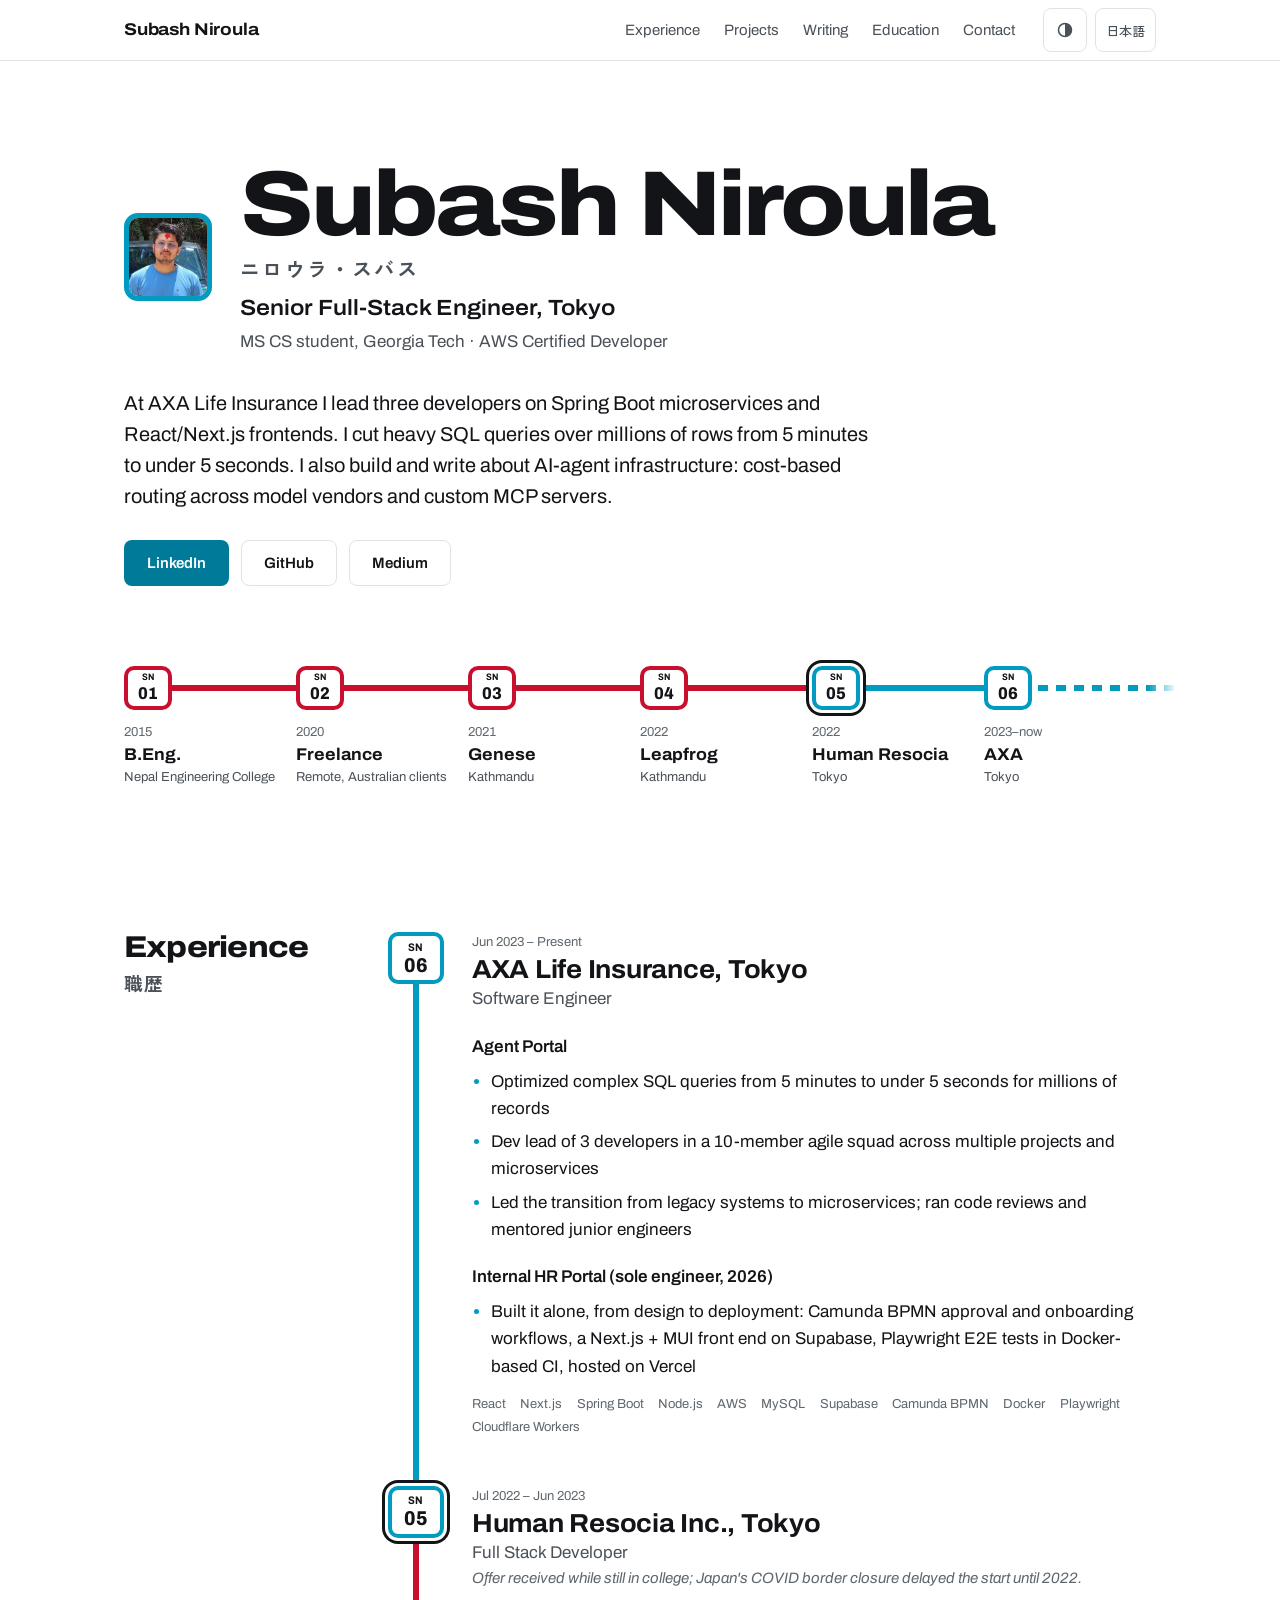
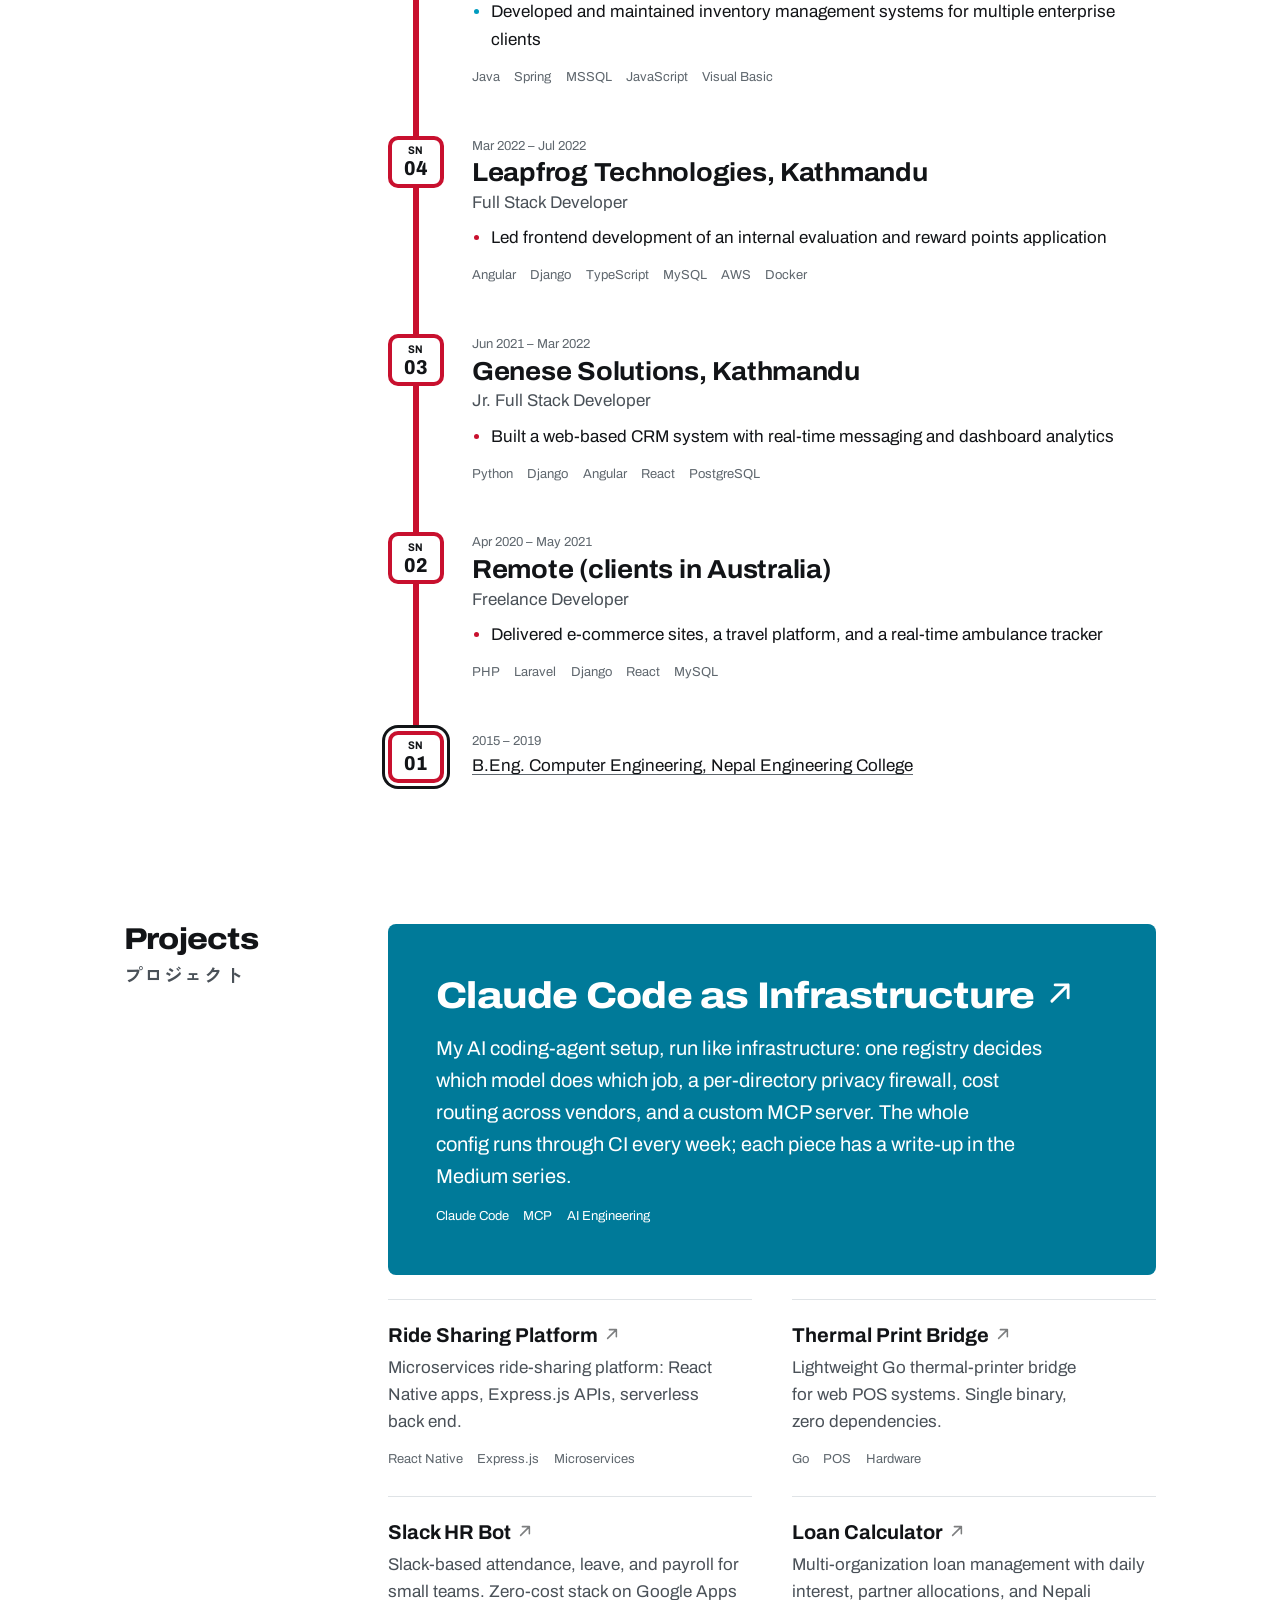
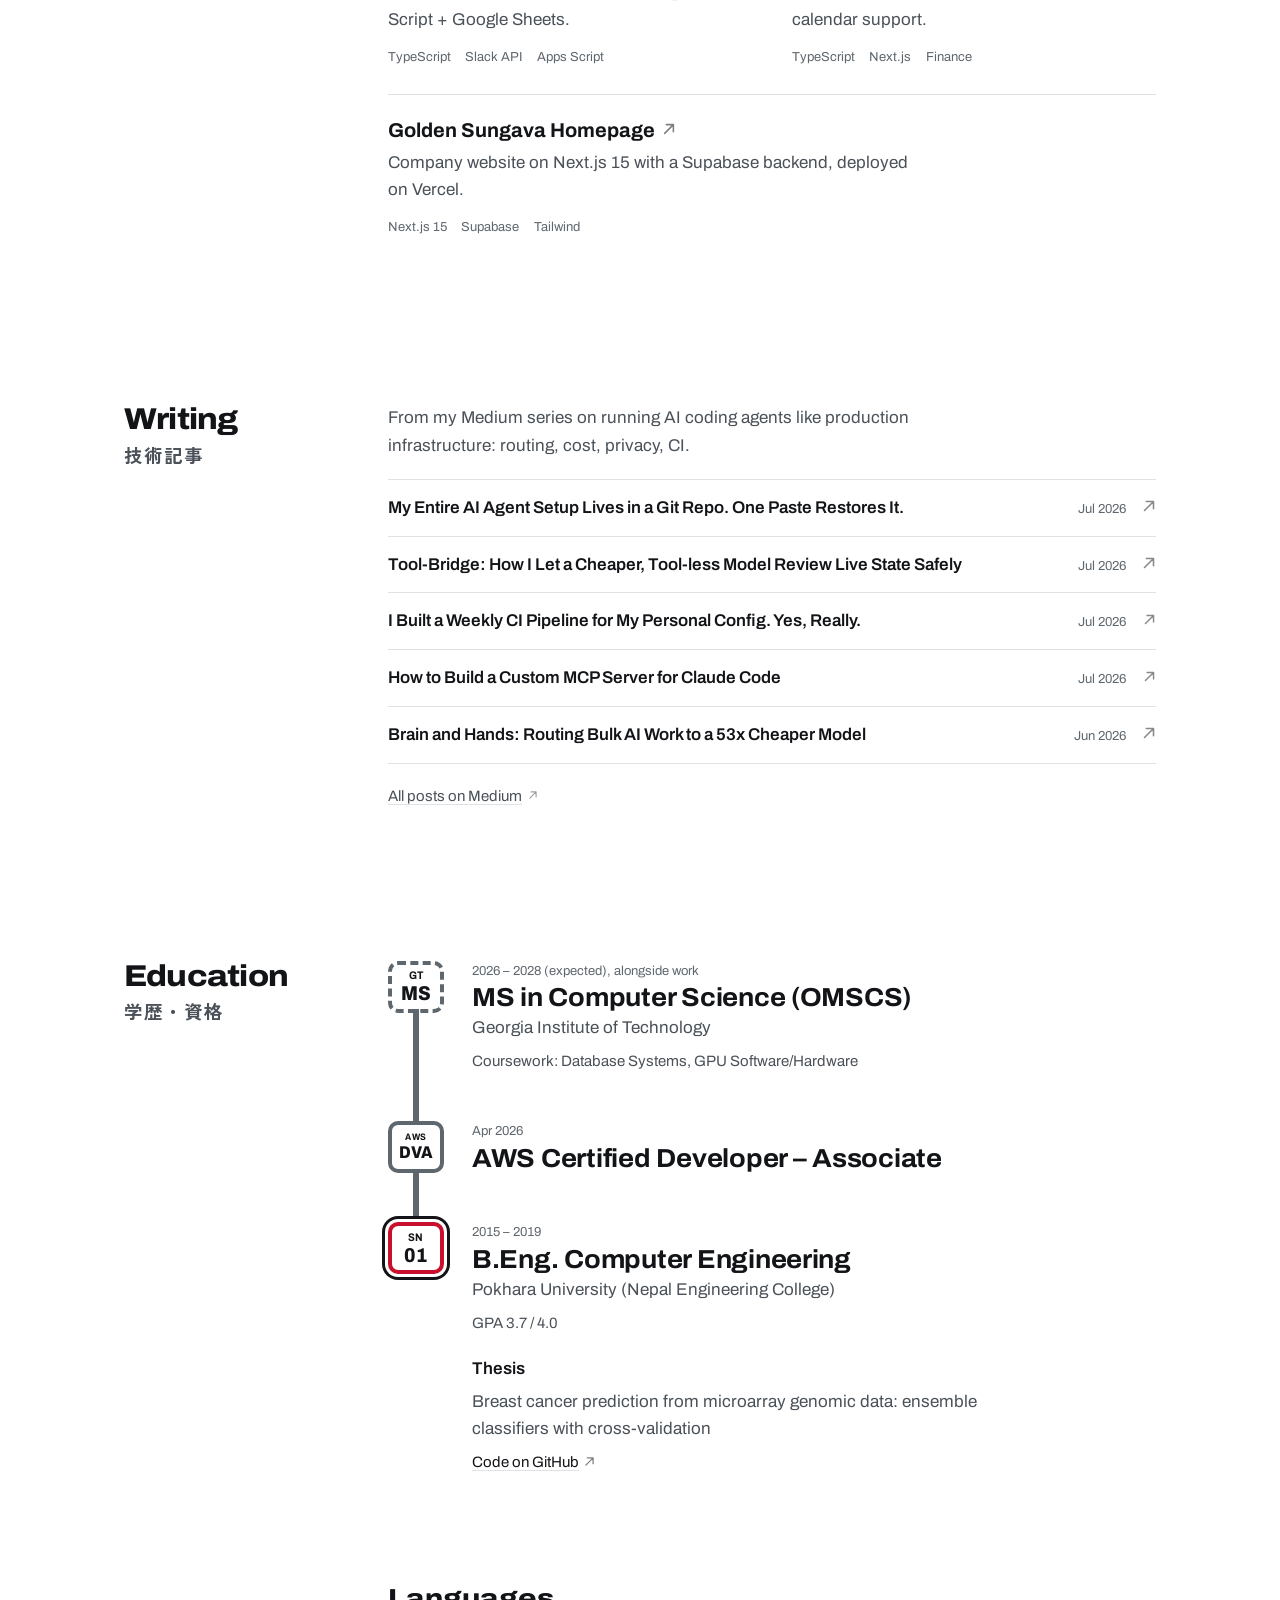
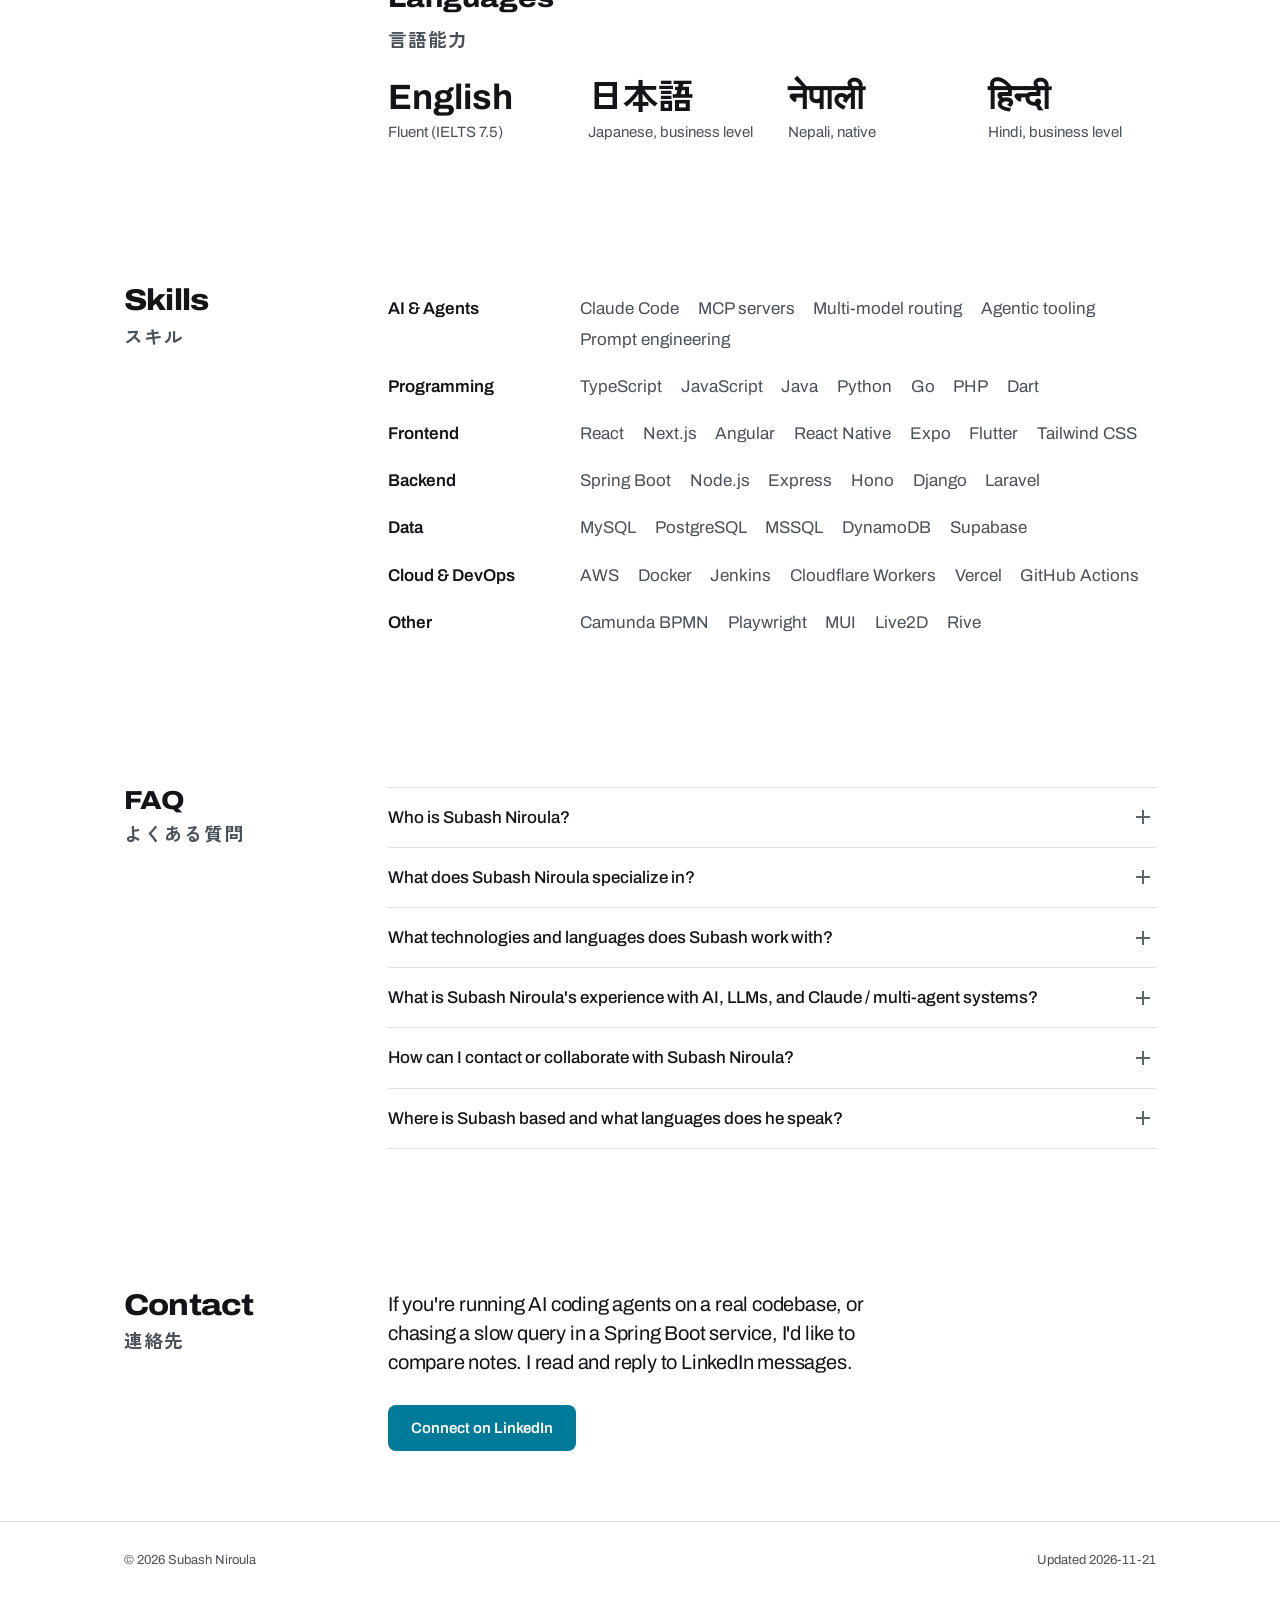
==== index.html @ 44300a82 "chore(portfolio): bake dynamic fields (2026-11-21)" ====
<!DOCTYPE html>
<html lang="en">
<head>
  <meta charset="UTF-8">
  <meta name="viewport" content="width=device-width, initial-scale=1.0">
  <meta name="color-scheme" content="light dark">
  <meta name="theme-color" content="#ffffff" media="(prefers-color-scheme: light)">
  <meta name="theme-color" content="#121417" media="(prefers-color-scheme: dark)">
  <!-- Apply saved theme before paint (no flash) -->
  <script>(function(){try{var t=localStorage.getItem('theme');if(t==='light'||t==='dark')document.documentElement.setAttribute('data-theme',t);}catch(e){}})();</script>
  <title>Subash Niroula — Senior Full-Stack Engineer in Tokyo</title>
  <meta name="description" content="Senior Full-Stack Engineer in Tokyo. 6+ years building enterprise products, microservices, and mobile apps with React, Spring Boot, Next.js, and Go — plus AI tooling: Claude orchestration, MCP, and multi-agent systems. MS CS @ Georgia Tech.">
  <meta name="keywords" content="Subash Niroula, Senior Full-Stack Engineer, Software Engineer Tokyo, Full Stack Developer Japan, AI Engineer, LLM, Claude, Claude Code, MCP, Model Context Protocol, multi-agent systems, AI agents, RAG, React, Spring Boot, Next.js, Go, AWS, TypeScript, Java, Python, Microservices, Georgia Tech OMSCS">
  <meta name="author" content="Subash Niroula">
  <meta name="robots" content="index, follow">
  <!-- Search engine verification -->
  <meta name="google-site-verification" content="googlef9025574cb126ee2">
  <meta name="msvalidate.01" content="975F6167C6D34147C3A9D5474EFAEA68">
  <link rel="canonical" href="https://subashn.com.np/">
  <!-- Open Graph / Social -->
  <meta property="og:type" content="website">
  <meta property="og:title" content="Subash Niroula — Senior Full-Stack Engineer in Tokyo">
  <meta property="og:description" content="Senior Full-Stack Engineer with 6+ years building enterprise products, microservices, and mobile apps. React, Spring Boot, Next.js, Go, AWS. MS CS @ Georgia Tech.">
  <meta property="og:url" content="https://subashn.com.np/">
  <meta property="og:image" content="https://subashn.com.np/avatar.jpg">
  <!-- Twitter/X Card -->
  <meta name="twitter:card" content="summary_large_image">
  <meta name="twitter:title" content="Subash Niroula — Senior Full-Stack Engineer in Tokyo">
  <meta name="twitter:description" content="Senior Full-Stack Engineer in Tokyo. 6+ years building enterprise systems with React, Spring Boot, Next.js and AWS, plus AI-agent infrastructure.">
  <meta name="twitter:image" content="https://subashn.com.np/avatar.jpg">
  <!-- Favicon -->
  <link rel="icon" type="image/svg+xml" href="/favicon.svg">
  <link rel="icon" type="image/jpeg" href="/avatar.jpg">
  <link rel="apple-touch-icon" href="/avatar.jpg">
  <!-- humans.txt -->
  <link type="text/plain" rel="author" href="/humans.txt">
  <!-- Fonts -->
  <link rel="preconnect" href="https://fonts.googleapis.com">
  <link rel="preconnect" href="https://fonts.gstatic.com" crossorigin>
  <link href="https://fonts.googleapis.com/css2?family=Archivo:wdth,wght@75..125,400..800&family=Zen+Kaku+Gothic+New:wght@400;700&display=swap" rel="stylesheet">
  <link rel="stylesheet" href="style.css">
  <!-- JSON-LD Structured Data: Person -->
  <script type="application/ld+json">
  {
    "@context": "https://schema.org",
    "@type": "Person",
    "@id": "https://subashn.com.np/#subash",
    "name": "Subash Niroula",
    "alternateName": "ニロウラ スバス",
    "url": "https://subashn.com.np",
    "image": "https://subashn.com.np/avatar.jpg",
    "jobTitle": "Senior Full-Stack Engineer",
    "hasOccupation": {
      "@type": "Occupation",
      "name": "Senior Full-Stack Software Engineer",
      "occupationLocation": { "@type": "City", "name": "Tokyo, Japan" },
      "skills": "React, Next.js, Spring Boot, Node.js, Go, TypeScript, Java, Python, AWS, Docker, Microservices, Cloudflare Workers, Camunda BPMN, AI tooling, LLMs, Claude, MCP, multi-agent systems, RAG"
    },
    "worksFor": {
      "@type": "Organization",
      "name": "AXA Life Insurance",
      "address": {
        "@type": "PostalAddress",
        "addressLocality": "Tokyo",
        "addressCountry": "JP"
      }
    },
    "address": {
      "@type": "PostalAddress",
      "addressLocality": "Tokyo",
      "addressCountry": "JP"
    },
    "alumniOf": [
      {
        "@type": "CollegeOrUniversity",
        "name": "Georgia Institute of Technology",
        "url": "https://www.gatech.edu",
        "department": "Online Master of Science in Computer Science (OMSCS)"
      },
      {
        "@type": "CollegeOrUniversity",
        "name": "Pokhara University (Nepal Engineering College)",
        "url": "https://www.pu.edu.np"
      }
    ],
    "hasCredential": [
      { "@type": "EducationalOccupationalCredential", "credentialCategory": "degree", "name": "B.Eng. Computer Engineering" },
      { "@type": "EducationalOccupationalCredential", "credentialCategory": "certificate", "name": "AWS Certified Developer – Associate (2026)" },
      { "@type": "EducationalOccupationalCredential", "credentialCategory": "certificate", "name": "IELTS 7.5 (English)" }
    ],
    "knowsLanguage": ["en", "ja", "hi", "ne"],
    "knowsAbout": [
      "TypeScript", "JavaScript", "Java", "Python", "Go",
      "React", "Next.js", "Spring Boot", "Node.js", "Angular",
      "React Native", "Flutter", "AWS", "Docker", "PostgreSQL",
      "MySQL", "Microservices", "Cloudflare Workers", "Supabase",
      "Camunda BPMN", "Full-Stack Development", "System Design",
      "Artificial Intelligence", "Large Language Models", "Claude", "Claude Code",
      "Model Context Protocol (MCP)", "Multi-Agent Systems", "AI Agents", "RAG", "Prompt Engineering"
    ],
    "description": "Senior Full-Stack Engineer in Tokyo with 6+ years of experience. Builds enterprise systems end to end with React, Spring Boot, Next.js, and AWS, and writes about AI-agent infrastructure. Pursuing an MS in Computer Science at Georgia Tech.",
    "sameAs": [
      "https://github.com/subash1999",
      "https://www.linkedin.com/in/subash-niroula-9a2734181/",
      "https://medium.com/@subash.niroula4455"
    ],
    "nationality": {
      "@type": "Country",
      "name": "Nepal"
    }
  }
  </script>
  <!-- JSON-LD: ProfilePage (signals this page IS this person — AI entity verification) -->
  <script type="application/ld+json">
  {
    "@context": "https://schema.org",
    "@type": "ProfilePage",
    "url": "https://subashn.com.np",
    "name": "Subash Niroula — Senior Full-Stack Engineer in Tokyo",
    "dateModified": "2026-11-21",
    "mainEntity": { "@id": "https://subashn.com.np/#subash" },
    "inLanguage": ["en", "ja"]
  }
  </script>
  <!-- JSON-LD: WebSite -->
  <script type="application/ld+json">
  {
    "@context": "https://schema.org",
    "@type": "WebSite",
    "name": "Subash Niroula — Portfolio",
    "url": "https://subashn.com.np",
    "author": { "@id": "https://subashn.com.np/#subash" },
    "inLanguage": ["en", "ja"]
  }
  </script>
  <!-- JSON-LD: FAQPage (answers mirror the visible #faq section — AI-askable) -->
  <script type="application/ld+json">
  {
    "@context": "https://schema.org",
    "@type": "FAQPage",
    "mainEntity": [
      {
        "@type": "Question",
        "name": "Who is Subash Niroula?",
        "acceptedAnswer": {
          "@type": "Answer",
          "text": "Subash Niroula is a Senior Full-Stack Engineer based in Tokyo, Japan, with 6+ years of experience building enterprise systems end to end. He works across React, Spring Boot, Next.js, and AWS, and is pursuing an MS in Computer Science at Georgia Tech."
        }
      },
      {
        "@type": "Question",
        "name": "What does Subash Niroula specialize in?",
        "acceptedAnswer": {
          "@type": "Answer",
          "text": "He specializes in full-stack product development from architecture through deployment and operations, including microservices, workflow automation with Camunda BPMN, and performance optimization such as cutting heavy SQL queries from 5 minutes to under 5 seconds on millions of records."
        }
      },
      {
        "@type": "Question",
        "name": "What technologies and languages does Subash work with?",
        "acceptedAnswer": {
          "@type": "Answer",
          "text": "TypeScript, JavaScript, Java, Python, and Go; React, Next.js, Angular, React Native, and Flutter on the frontend; Spring Boot, Node.js, Express, and Django on the backend; with AWS, Docker, Cloudflare Workers, and PostgreSQL or MySQL databases."
        }
      },
      {
        "@type": "Question",
        "name": "What is Subash Niroula's experience with AI, LLMs, and Claude / multi-agent systems?",
        "acceptedAnswer": {
          "@type": "Answer",
          "text": "Subash builds AI-powered systems and developer tooling: multi-agent orchestration, Claude and Claude Code workflows, MCP (Model Context Protocol) tools and servers, and LLM features integrated into full-stack apps. He benchmarked 9 local LLMs and built an MCP bridge to cut AI-agent costs (published on Medium), and works with retrieval-augmented generation (RAG), agent design, and prompt engineering."
        }
      },
      {
        "@type": "Question",
        "name": "How can I contact or collaborate with Subash Niroula?",
        "acceptedAnswer": {
          "@type": "Answer",
          "text": "The best way to reach Subash is on LinkedIn. He's always glad to talk shop with other engineers, swap notes on full-stack and AI tooling, and hear about interesting technical problems."
        }
      },
      {
        "@type": "Question",
        "name": "Where is Subash based and what languages does he speak?",
        "acceptedAnswer": {
          "@type": "Answer",
          "text": "He is based in Tokyo, Japan. He speaks English (IELTS 7.5), Japanese (business level), Hindi (business level), and native Nepali."
        }
      }
    ]
  }
  </script>
</head>
<body id="top">
  <a class="skip-link" href="#main" data-en="Skip to content" data-jp="本文へスキップ">Skip to content</a>

  <nav class="nav" aria-label="Primary">
    <div class="nav-inner">
      <a href="#top" class="nav-logo" lang="en">Subash Niroula</a>
      <div class="nav-links">
        <a href="#experience" data-en="Experience" data-jp="職歴">Experience</a>
        <a href="#projects" data-en="Projects" data-jp="プロジェクト">Projects</a>
        <a href="#writing" data-en="Writing" data-jp="技術記事">Writing</a>
        <a href="#education" data-en="Education" data-jp="学歴・資格">Education</a>
        <a href="#contact" data-en="Contact" data-jp="連絡先">Contact</a>
      </div>
      <div class="nav-actions">
        <button id="theme-toggle" class="nav-btn" type="button" aria-label="Dark mode" title="Dark mode" aria-pressed="false">
          <svg width="16" height="16" viewBox="0 0 16 16" aria-hidden="true"><circle cx="8" cy="8" r="6.5" fill="none" stroke="currentColor" stroke-width="1.5"/><path d="M8 1.5a6.5 6.5 0 0 1 0 13z" fill="currentColor"/></svg>
        </button>
        <button id="lang-toggle" class="nav-btn" type="button" lang="ja">日本語</button>
      </div>
    </div>
  </nav>

  <main id="main">
  <!-- Hero -->
  <header class="hero">
    <div class="container">
      <div class="hero-head">
        <img src="/avatar.jpg" alt="" class="hero-avatar" width="88" height="88">
        <div>
          <h1 class="hero-name" lang="en">Subash Niroula</h1>
          <p class="hero-kana" lang="ja" aria-hidden="true">ニロウラ・スバス</p>
          <p class="hero-title" data-en="Senior Full-Stack Engineer, Tokyo" data-jp="シニアフルスタックエンジニア（東京）">Senior Full-Stack Engineer, Tokyo</p>
          <p class="hero-sub" data-en="MS CS student, Georgia Tech · AWS Certified Developer" data-jp="ジョージア工科大学 CS修士課程在籍・AWS認定デベロッパー">MS CS student, Georgia Tech · AWS Certified Developer</p>
        </div>
      </div>
      <p class="hero-desc" data-en="At AXA Life Insurance I lead three developers on Spring Boot microservices and React/Next.js frontends. I cut heavy SQL queries over millions of rows from 5 minutes to under 5 seconds. I also build and write about AI-agent infrastructure: cost-based routing across model vendors and custom MCP servers." data-jp="アクサ生命保険で3名の開発者をリードし、Spring BootのマイクロサービスとReact/Next.jsのフロントエンドを開発しています。数百万件のデータを扱うSQLクエリの実行時間を5分から5秒未満に短縮しました。AIエージェント基盤（ベンダー横断のコスト別モデルルーティング、自作MCPサーバー）の構築と技術発信にも取り組んでいます。">At AXA Life Insurance I lead three developers on Spring Boot microservices and React/Next.js frontends. I cut heavy SQL queries over millions of rows from 5 minutes to under 5 seconds. I also build and write about AI-agent infrastructure: cost-based routing across model vendors and custom MCP servers.</p>
      <div class="hero-links">
        <a href="https://www.linkedin.com/in/subash-niroula-9a2734181/" target="_blank" rel="noopener me" class="btn btn-primary">LinkedIn</a>
        <a href="https://github.com/subash1999" target="_blank" rel="noopener me" class="btn btn-ghost">GitHub</a>
        <a href="https://medium.com/@subash.niroula4455" target="_blank" rel="noopener me" class="btn btn-ghost">Medium</a>
      </div>

      <!-- Career as a rail line: Nepal segment in crimson, Japan segment in the line colour -->
      <div class="strip-wrap">
        <ol class="strip" role="list" aria-label="Career route, 2015 to now">
          <li data-region="np" style="--i:0"><span class="code" aria-hidden="true"><b>SN</b>01</span><span class="yr">2015</span><span class="nm" data-en="B.Eng." data-jp="学士">B.Eng.</span><span class="pl" lang="en">Nepal Engineering College</span></li>
          <li data-region="np" style="--i:1"><span class="code" aria-hidden="true"><b>SN</b>02</span><span class="yr">2020</span><span class="nm" data-en="Freelance" data-jp="フリー​ランス">Freelance</span><span class="pl" data-en="Remote, Australian clients" data-jp="豪州クライアント（リモート）">Remote, Australian clients</span></li>
          <li data-region="np" style="--i:2"><span class="code" aria-hidden="true"><b>SN</b>03</span><span class="yr">2021</span><span class="nm" lang="en">Genese</span><span class="pl" data-en="Kathmandu" data-jp="カトマンズ">Kathmandu</span></li>
          <li data-region="np" style="--i:3"><span class="code" aria-hidden="true"><b>SN</b>04</span><span class="yr">2022</span><span class="nm" lang="en">Leapfrog</span><span class="pl" data-en="Kathmandu" data-jp="カトマンズ">Kathmandu</span></li>
          <li data-region="jp" data-cross style="--i:4"><span class="code" aria-hidden="true"><b>SN</b>05</span><span class="yr">2022</span><span class="nm" data-en="Human Resocia" data-jp="ヒューマン​リソシア">Human Resocia</span><span class="pl" data-en="Tokyo" data-jp="東京">Tokyo</span></li>
          <li data-region="jp" class="now" style="--i:5"><span class="code" aria-hidden="true"><b>SN</b>06</span><span class="yr" data-en="2023–now" data-jp="2023–現在">2023–now</span><span class="nm" lang="en">AXA</span><span class="pl" data-en="Tokyo" data-jp="東京">Tokyo</span></li>
        </ol>
      </div>
    </div>
  </header>

  <!-- Experience: one stop per job, newest first; the code is the stop's order on the route -->
  <section id="experience" class="section" aria-labelledby="experience-title">
    <div class="container">
      <h2 class="section-title" id="experience-title"><span data-en="Experience" data-jp="職歴">Experience</span><span class="sign-alt" lang="ja" aria-hidden="true" data-en="職歴" data-jp="Experience">職歴</span></h2>
      <ol class="route" role="list">

        <li class="stop" data-region="jp">
          <span class="code" aria-hidden="true"><b>SN</b>06</span>
          <div>
            <p class="stop-date" data-en="Jun 2023 – Present" data-jp="2023年6月 – 現在">Jun 2023 – Present</p>
            <h3 data-en="AXA Life Insurance, Tokyo" data-jp="アクサ生命保険（東京）">AXA Life Insurance, Tokyo</h3>
            <p class="stop-role" data-en="Software Engineer" data-jp="ソフトウェアエンジニア">Software Engineer</p>
            <h4 class="stop-sub" data-en="Agent Portal" data-jp="エージェントポータル">Agent Portal</h4>
            <ul>
              <li data-en="Optimized complex SQL queries from 5 minutes to under 5 seconds for millions of records" data-jp="数百万レコードを扱う複雑なSQLクエリを最適化し、実行時間を5分から5秒未満に短縮">Optimized complex SQL queries from 5 minutes to under 5 seconds for millions of records</li>
              <li data-en="Dev lead of 3 developers in a 10-member agile squad across multiple projects and microservices" data-jp="10名のアジャイルスクワッド内で3名の開発者のリードを務め、複数プロジェクト・マイクロサービスを担当">Dev lead of 3 developers in a 10-member agile squad across multiple projects and microservices</li>
              <li data-en="Led the transition from legacy systems to microservices; ran code reviews and mentored junior engineers" data-jp="レガシーシステムからマイクロサービスへの移行を主導し、コードレビューとジュニアエンジニアの育成を担当">Led the transition from legacy systems to microservices; ran code reviews and mentored junior engineers</li>
            </ul>
            <h4 class="stop-sub" data-en="Internal HR Portal (sole engineer, 2026)" data-jp="社内HRポータル（単独エンジニア・2026）">Internal HR Portal (sole engineer, 2026)</h4>
            <ul>
              <li data-en="Built it alone, from design to deployment: Camunda BPMN approval and onboarding workflows, a Next.js + MUI front end on Supabase, Playwright E2E tests in Docker-based CI, hosted on Vercel" data-jp="設計からデプロイまで単独で担当。Camunda BPMNで承認・オンボーディングのワークフローを構築し、Next.js + MUIとSupabaseで実装、Docker上のCIでPlaywrightのE2Eテストを回し、Vercelにデプロイ">Built it alone, from design to deployment: Camunda BPMN approval and onboarding workflows, a Next.js + MUI front end on Supabase, Playwright E2E tests in Docker-based CI, hosted on Vercel</li>
            </ul>
            <ul class="tags" role="list" lang="en"><li>React</li> <li>Next.js</li> <li>Spring Boot</li> <li>Node.js</li> <li>AWS</li> <li>MySQL</li> <li>Supabase</li> <li>Camunda BPMN</li> <li>Docker</li> <li>Playwright</li> <li>Cloudflare Workers</li></ul>
          </div>
        </li>

        <li class="stop" data-region="jp" data-cross>
          <span class="code" aria-hidden="true"><b>SN</b>05</span>
          <div>
            <p class="stop-date" data-en="Jul 2022 – Jun 2023" data-jp="2022年7月 – 2023年6月">Jul 2022 – Jun 2023</p>
            <h3 data-en="Human Resocia Inc., Tokyo" data-jp="ヒューマンリソシア株式会社（東京）">Human Resocia Inc., Tokyo</h3>
            <p class="stop-role" data-en="Full Stack Developer" data-jp="フルスタックエンジニア">Full Stack Developer</p>
            <p class="stop-note" data-en="Offer received while still in college; Japan's COVID border closure delayed the start until 2022." data-jp="大学在学中に内定。新型コロナによる日本の入国制限のため、入社は2022年に。">Offer received while still in college; Japan's COVID border closure delayed the start until 2022.</p>
            <ul>
              <li data-en="Developed and maintained inventory management systems for multiple enterprise clients" data-jp="複数の企業クライアント向け在庫管理システムを開発・保守">Developed and maintained inventory management systems for multiple enterprise clients</li>
            </ul>
            <ul class="tags" role="list" lang="en"><li>Java</li> <li>Spring</li> <li>MSSQL</li> <li>JavaScript</li> <li>Visual Basic</li></ul>
          </div>
        </li>

        <li class="stop" data-region="np">
          <span class="code" aria-hidden="true"><b>SN</b>04</span>
          <div>
            <p class="stop-date" data-en="Mar 2022 – Jul 2022" data-jp="2022年3月 – 2022年7月">Mar 2022 – Jul 2022</p>
            <h3 data-en="Leapfrog Technologies, Kathmandu" data-jp="Leapfrog Technologies（カトマンズ）">Leapfrog Technologies, Kathmandu</h3>
            <p class="stop-role" data-en="Full Stack Developer" data-jp="フルスタックエンジニア">Full Stack Developer</p>
            <ul>
              <li data-en="Led frontend development of an internal evaluation and reward points application" data-jp="社内評価・リワードポイントアプリのフロントエンド開発をリード">Led frontend development of an internal evaluation and reward points application</li>
            </ul>
            <ul class="tags" role="list" lang="en"><li>Angular</li> <li>Django</li> <li>TypeScript</li> <li>MySQL</li> <li>AWS</li> <li>Docker</li></ul>
          </div>
        </li>

        <li class="stop" data-region="np">
          <span class="code" aria-hidden="true"><b>SN</b>03</span>
          <div>
            <p class="stop-date" data-en="Jun 2021 – Mar 2022" data-jp="2021年6月 – 2022年3月">Jun 2021 – Mar 2022</p>
            <h3 data-en="Genese Solutions, Kathmandu" data-jp="Genese Solutions（カトマンズ）">Genese Solutions, Kathmandu</h3>
            <p class="stop-role" data-en="Jr. Full Stack Developer" data-jp="ジュニアフルスタックエンジニア">Jr. Full Stack Developer</p>
            <ul>
              <li data-en="Built a web-based CRM system with real-time messaging and dashboard analytics" data-jp="リアルタイムメッセージング・ダッシュボード分析機能を備えたWebベースCRMシステムを構築">Built a web-based CRM system with real-time messaging and dashboard analytics</li>
            </ul>
            <ul class="tags" role="list" lang="en"><li>Python</li> <li>Django</li> <li>Angular</li> <li>React</li> <li>PostgreSQL</li></ul>
          </div>
        </li>

        <li class="stop" data-region="np">
          <span class="code" aria-hidden="true"><b>SN</b>02</span>
          <div>
            <p class="stop-date" data-en="Apr 2020 – May 2021" data-jp="2020年4月 – 2021年5月">Apr 2020 – May 2021</p>
            <h3 data-en="Remote (clients in Australia)" data-jp="リモート（オーストラリアのクライアント）">Remote (clients in Australia)</h3>
            <p class="stop-role" data-en="Freelance Developer" data-jp="フリーランスエンジニア">Freelance Developer</p>
            <ul>
              <li data-en="Delivered e-commerce sites, a travel platform, and a real-time ambulance tracker" data-jp="ECサイト、旅行プラットフォーム、リアルタイム救急車追跡システムを納品">Delivered e-commerce sites, a travel platform, and a real-time ambulance tracker</li>
            </ul>
            <ul class="tags" role="list" lang="en"><li>PHP</li> <li>Laravel</li> <li>Django</li> <li>React</li> <li>MySQL</li></ul>
          </div>
        </li>

        <li class="stop stop-term" data-region="np" data-cross>
          <span class="code" aria-hidden="true"><b>SN</b>01</span>
          <div>
            <p class="stop-date" data-en="2015 – 2019" data-jp="2015年 – 2019年">2015 – 2019</p>
            <p><a href="#education" data-en="B.Eng. Computer Engineering, Nepal Engineering College" data-jp="Nepal Engineering College 学士（コンピュータ工学）">B.Eng. Computer Engineering, Nepal Engineering College</a></p>
          </div>
        </li>

      </ol>
    </div>
  </section>

  <!-- Projects -->
  <section id="projects" class="section" aria-labelledby="projects-title">
    <div class="container">
      <h2 class="section-title" id="projects-title"><span data-en="Projects" data-jp="プロジェクト">Projects</span><span class="sign-alt" lang="ja" aria-hidden="true" data-en="プロジェクト" data-jp="Projects">プロジェクト</span></h2>
      <div class="projects">

        <article class="project project-featured">
          <h3><a class="ext" lang="en" href="https://github.com/subash1999/claude-code-as-infrastructure" target="_blank" rel="noopener">Claude Code as Infrastructure</a></h3>
          <p data-en="My AI coding-agent setup, run like infrastructure: one registry decides which model does which job, a per-directory privacy firewall, cost routing across vendors, and a custom MCP server. The whole config runs through CI every week; each piece has a write-up in the Medium series." data-jp="AIコーディングエージェントをインフラとして運用する構成：どのモデルに何を任せるかを決めるレジストリ、ディレクトリ単位のプライバシー保護、ベンダー横断のコスト最適化、カスタムMCPサーバー。設定全体は毎週CIで検証し、各要素の解説をMedium連載に書いています。">My AI coding-agent setup, run like infrastructure: one registry decides which model does which job, a per-directory privacy firewall, cost routing across vendors, and a custom MCP server. The whole config runs through CI every week; each piece has a write-up in the Medium series.</p>
          <ul class="tags" role="list" lang="en"><li>Claude Code</li> <li>MCP</li> <li>AI Engineering</li></ul>
        </article>

        <article class="project">
          <h3><a class="ext" lang="en" href="https://github.com/nepal-ride-sharing-app" target="_blank" rel="noopener">Ride Sharing Platform</a></h3>
          <p data-en="Microservices ride-sharing platform: React Native apps, Express.js APIs, serverless back end." data-jp="React Nativeアプリ、Express.js API、サーバーレス構成によるマイクロサービス型ライドシェア。">Microservices ride-sharing platform: React Native apps, Express.js APIs, serverless back end.</p>
          <ul class="tags" role="list" lang="en"><li>React Native</li> <li>Express.js</li> <li>Microservices</li></ul>
        </article>

        <article class="project">
          <h3><a class="ext" lang="en" href="https://github.com/narbada-madhusudhan/nme-print-bridge" target="_blank" rel="noopener">Thermal Print Bridge</a></h3>
          <p data-en="Lightweight Go thermal-printer bridge for web POS systems. Single binary, zero dependencies." data-jp="Web POSシステム向けの軽量Goサーマルプリンターブリッジ。シングルバイナリ、依存関係ゼロ。">Lightweight Go thermal-printer bridge for web POS systems. Single binary, zero dependencies.</p>
          <ul class="tags" role="list" lang="en"><li>Go</li> <li>POS</li> <li>Hardware</li></ul>
        </article>

        <article class="project">
          <h3><a class="ext" lang="en" href="https://github.com/subash1999/slack-hr-bot" target="_blank" rel="noopener">Slack HR Bot</a></h3>
          <p data-en="Slack-based attendance, leave, and payroll for small teams. Zero-cost stack on Google Apps Script + Google Sheets." data-jp="Slackベースの勤怠・休暇・給与計算システム。Google Apps Script + Google Sheetsによるゼロコスト構成。">Slack-based attendance, leave, and payroll for small teams. Zero-cost stack on Google Apps Script + Google Sheets.</p>
          <ul class="tags" role="list" lang="en"><li>TypeScript</li> <li>Slack API</li> <li>Apps Script</li></ul>
        </article>

        <article class="project">
          <h3><a class="ext" lang="en" href="https://github.com/subash1999/loan-calculation-app" target="_blank" rel="noopener">Loan Calculator</a></h3>
          <p data-en="Multi-organization loan management with daily interest, partner allocations, and Nepali calendar support." data-jp="日次利息計算、パートナー配分、ネパール暦に対応したマルチ組織ローン管理。">Multi-organization loan management with daily interest, partner allocations, and Nepali calendar support.</p>
          <ul class="tags" role="list" lang="en"><li>TypeScript</li> <li>Next.js</li> <li>Finance</li></ul>
        </article>

        <article class="project">
          <h3><a class="ext" lang="en" href="https://github.com/subash1999/golden-sungava-homepage" target="_blank" rel="noopener">Golden Sungava Homepage</a></h3>
          <p data-en="Company website on Next.js 15 with a Supabase backend, deployed on Vercel." data-jp="Next.js 15とSupabaseで構築し、Vercelにデプロイした企業サイト。">Company website on Next.js 15 with a Supabase backend, deployed on Vercel.</p>
          <ul class="tags" role="list" lang="en"><li>Next.js 15</li> <li>Supabase</li> <li>Tailwind</li></ul>
        </article>

      </div>
    </div>
  </section>

  <!-- Writing (auto-baked from Medium RSS) -->
  <section id="writing" class="section" aria-labelledby="writing-title">
    <div class="container">
      <h2 class="section-title" id="writing-title"><span data-en="Writing" data-jp="技術記事">Writing</span><span class="sign-alt" lang="ja" aria-hidden="true" data-en="技術記事" data-jp="Writing">技術記事</span></h2>
      <p class="section-intro" data-en="From my Medium series on running AI coding agents like production infrastructure: routing, cost, privacy, CI." data-jp="AIコーディングエージェントを本番インフラのように運用するMedium連載より（ルーティング、コスト、プライバシー、CI）。">From my Medium series on running AI coding agents like production infrastructure: routing, cost, privacy, CI.</p>
      <ul class="writing-list" role="list" lang="en">
                <li><a href="https://medium.com/@subash.niroula4455/my-entire-ai-agent-setup-lives-in-a-git-repo-one-paste-restores-it-99fadb8e89ae" target="_blank" rel="noopener"><span>My Entire AI Agent Setup Lives in a Git Repo. One Paste Restores It.</span><time datetime="2026-07-19">Jul 2026</time></a></li>
        <li><a href="https://medium.com/@subash.niroula4455/tool-bridge-how-i-let-a-cheaper-tool-less-model-review-live-state-safely-6a91f87ac3b3" target="_blank" rel="noopener"><span>Tool-Bridge: How I Let a Cheaper, Tool-less Model Review Live State Safely</span><time datetime="2026-07-12">Jul 2026</time></a></li>
        <li><a href="https://medium.com/@subash.niroula4455/i-built-a-weekly-ci-pipeline-for-my-personal-config-yes-really-40c45caaa03f" target="_blank" rel="noopener"><span>I Built a Weekly CI Pipeline for My Personal Config. Yes, Really.</span><time datetime="2026-07-12">Jul 2026</time></a></li>
        <li><a href="https://medium.com/@subash.niroula4455/how-to-build-a-custom-mcp-server-for-claude-code-d8eab51e37e8" target="_blank" rel="noopener"><span>How to Build a Custom MCP Server for Claude Code</span><time datetime="2026-07-05">Jul 2026</time></a></li>
        <li><a href="https://medium.com/@subash.niroula4455/brain-and-hands-routing-bulk-ai-work-to-a-53x-cheaper-model-7200c63e31d1" target="_blank" rel="noopener"><span>Brain and Hands: Routing Bulk AI Work to a 53x Cheaper Model</span><time datetime="2026-06-28">Jun 2026</time></a></li>
      </ul>
      <p class="more-link"><a class="ext" href="https://medium.com/@subash.niroula4455" target="_blank" rel="noopener" data-en="All posts on Medium" data-jp="Mediumで全記事を見る">All posts on Medium</a></p>
    </div>
  </section>

  <!-- Education, certification, languages -->
  <section id="education" class="section" aria-labelledby="education-title">
    <div class="container">
      <h2 class="section-title" id="education-title"><span data-en="Education" data-jp="学歴・資格">Education</span><span class="sign-alt" lang="ja" aria-hidden="true" data-en="学歴・資格" data-jp="Education">学歴・資格</span></h2>
      <ol class="route route-edu" role="list">
        <li class="stop" data-region="jp">
          <span class="code code-wip" aria-hidden="true"><b>GT</b>MS</span>
          <div>
            <p class="stop-date" data-en="2026 – 2028 (expected), alongside work" data-jp="2026年 – 2028年（修了予定・在職中に履修）">2026 – 2028 (expected), alongside work</p>
            <h3 data-en="MS in Computer Science (OMSCS)" data-jp="コンピュータサイエンス修士課程（OMSCS）">MS in Computer Science (OMSCS)</h3>
            <p class="stop-role" data-en="Georgia Institute of Technology" data-jp="ジョージア工科大学">Georgia Institute of Technology</p>
            <p class="edu-meta" data-en="Coursework: Database Systems, GPU Software/Hardware" data-jp="履修科目：データベースシステム、GPUソフトウェア/ハードウェア">Coursework: Database Systems, GPU Software/Hardware</p>
          </div>
        </li>
        <li class="stop" data-region="jp">
          <span class="code code-3" aria-hidden="true"><b>AWS</b>DVA</span>
          <div>
            <p class="stop-date" data-en="Apr 2026" data-jp="2026年4月">Apr 2026</p>
            <h3 data-en="AWS Certified Developer – Associate" data-jp="AWS認定デベロッパー – アソシエイト">AWS Certified Developer – Associate</h3>
          </div>
        </li>
        <li class="stop" data-region="np" data-cross>
          <span class="code" aria-hidden="true"><b>SN</b>01</span>
          <div>
            <p class="stop-date" data-en="2015 – 2019" data-jp="2015年 – 2019年">2015 – 2019</p>
            <h3 data-en="B.Eng. Computer Engineering" data-jp="学士（コンピュータ工学）">B.Eng. Computer Engineering</h3>
            <p class="stop-role" data-en="Pokhara University (Nepal Engineering College)" data-jp="ポカラ大学（Nepal Engineering College）">Pokhara University (Nepal Engineering College)</p>
            <p class="edu-meta" lang="en">GPA 3.7 / 4.0</p>
            <h4 class="stop-sub" data-en="Thesis" data-jp="卒業論文">Thesis</h4>
            <p class="edu-thesis" data-en="Breast cancer prediction from microarray genomic data: ensemble classifiers with cross-validation" data-jp="マイクロアレイゲノムデータによる乳がん予測：アンサンブル分類器と交差検証">Breast cancer prediction from microarray genomic data: ensemble classifiers with cross-validation</p>
            <p class="edu-meta"><a class="ext" href="https://github.com/subash1999/NEC-Study-and-Analysis-of-Breast-Cancer-Using-Genomics" target="_blank" rel="noopener" data-en="Code on GitHub" data-jp="GitHubでコードを見る">Code on GitHub</a></p>
          </div>
        </li>
      </ol>

      <h3 class="sub-title"><span data-en="Languages" data-jp="言語能力">Languages</span><span class="sign-alt" lang="ja" aria-hidden="true" data-en="言語能力" data-jp="Languages">言語能力</span></h3>
      <ul class="langs" role="list">
        <li><span class="lang-native" lang="en">English</span><span class="lang-level" data-en="Fluent (IELTS 7.5)" data-jp="流暢（IELTS 7.5）">Fluent (IELTS 7.5)</span></li>
        <li><span class="lang-native" lang="ja">日本語</span><span class="lang-level" data-en="Japanese, business level" data-jp="日本語（ビジネスレベル）">Japanese, business level</span></li>
        <li><span class="lang-native" lang="ne">नेपाली</span><span class="lang-level" data-en="Nepali, native" data-jp="ネパール語（母語）">Nepali, native</span></li>
        <li><span class="lang-native" lang="hi">हिन्दी</span><span class="lang-level" data-en="Hindi, business level" data-jp="ヒンディー語（ビジネスレベル）">Hindi, business level</span></li>
      </ul>
    </div>
  </section>

  <!-- Skills -->
  <section id="skills" class="section" aria-labelledby="skills-title">
    <div class="container">
      <h2 class="section-title" id="skills-title"><span data-en="Skills" data-jp="スキル">Skills</span><span class="sign-alt" lang="ja" aria-hidden="true" data-en="スキル" data-jp="Skills">スキル</span></h2>
      <dl class="skills">
        <div><dt data-en="AI &amp; Agents" data-jp="AI・エージェント">AI &amp; Agents</dt><dd><ul class="tags" role="list" lang="en"><li>Claude Code</li> <li>MCP servers</li> <li>Multi-model routing</li> <li>Agentic tooling</li> <li>Prompt engineering</li></ul></dd></div>
        <div><dt data-en="Programming" data-jp="プログラミング言語">Programming</dt><dd><ul class="tags" role="list" lang="en"><li>TypeScript</li> <li>JavaScript</li> <li>Java</li> <li>Python</li> <li>Go</li> <li>PHP</li> <li>Dart</li></ul></dd></div>
        <div><dt data-en="Frontend" data-jp="フロントエンド">Frontend</dt><dd><ul class="tags" role="list" lang="en"><li>React</li> <li>Next.js</li> <li>Angular</li> <li>React Native</li> <li>Expo</li> <li>Flutter</li> <li>Tailwind CSS</li></ul></dd></div>
        <div><dt data-en="Backend" data-jp="バックエンド">Backend</dt><dd><ul class="tags" role="list" lang="en"><li>Spring Boot</li> <li>Node.js</li> <li>Express</li> <li>Hono</li> <li>Django</li> <li>Laravel</li></ul></dd></div>
        <div><dt data-en="Data" data-jp="データベース">Data</dt><dd><ul class="tags" role="list" lang="en"><li>MySQL</li> <li>PostgreSQL</li> <li>MSSQL</li> <li>DynamoDB</li> <li>Supabase</li></ul></dd></div>
        <div><dt data-en="Cloud &amp; DevOps" data-jp="クラウド・DevOps">Cloud &amp; DevOps</dt><dd><ul class="tags" role="list" lang="en"><li>AWS</li> <li>Docker</li> <li>Jenkins</li> <li>Cloudflare Workers</li> <li>Vercel</li> <li>GitHub Actions</li></ul></dd></div>
        <div><dt data-en="Other" data-jp="その他">Other</dt><dd><ul class="tags" role="list" lang="en"><li>Camunda BPMN</li> <li>Playwright</li> <li>MUI</li> <li>Live2D</li> <li>Rive</li></ul></dd></div>
      </dl>
    </div>
  </section>

  <!-- FAQ (AI-askable — visible text mirrors the FAQPage JSON-LD exactly) -->
  <section id="faq" class="section" aria-labelledby="faq-title">
    <div class="container">
      <h2 class="section-title section-title-small" id="faq-title"><span data-en="FAQ" data-jp="よくある質問">FAQ</span><span class="sign-alt" lang="ja" aria-hidden="true" data-en="よくある質問" data-jp="FAQ">よくある質問</span></h2>
      <div class="faq-list">
        <details class="faq-item">
          <summary data-en="Who is Subash Niroula?" data-jp="ニロウラ・スバスとは？">Who is Subash Niroula?</summary>
          <p data-en="Subash Niroula is a Senior Full-Stack Engineer based in Tokyo, Japan, with 6+ years of experience building enterprise systems end to end. He works across React, Spring Boot, Next.js, and AWS, and is pursuing an MS in Computer Science at Georgia Tech." data-jp="ニロウラ・スバスは東京を拠点とするシニアフルスタックエンジニアです。エンジニア歴は6年以上で、企業向けシステムを設計から運用まで一貫して構築してきました。React、Spring Boot、Next.js、AWSを扱い、ジョージア工科大学でコンピュータサイエンスの修士課程に在籍しています。">Subash Niroula is a Senior Full-Stack Engineer based in Tokyo, Japan, with 6+ years of experience building enterprise systems end to end. He works across React, Spring Boot, Next.js, and AWS, and is pursuing an MS in Computer Science at Georgia Tech.</p>
        </details>
        <details class="faq-item">
          <summary data-en="What does Subash Niroula specialize in?" data-jp="ニロウラ・スバスの専門は？">What does Subash Niroula specialize in?</summary>
          <p data-en="He specializes in full-stack product development from architecture through deployment and operations, including microservices, workflow automation with Camunda BPMN, and performance optimization such as cutting heavy SQL queries from 5 minutes to under 5 seconds on millions of records." data-jp="アーキテクチャ設計からデプロイ・運用まで、フルスタックのプロダクト開発を専門としています。マイクロサービス、Camunda BPMNによるワークフロー自動化、数百万レコードに対する複雑なSQLクエリの実行時間を5分から5秒未満に短縮するなどのパフォーマンス最適化を手がけています。">He specializes in full-stack product development from architecture through deployment and operations, including microservices, workflow automation with Camunda BPMN, and performance optimization such as cutting heavy SQL queries from 5 minutes to under 5 seconds on millions of records.</p>
        </details>
        <details class="faq-item">
          <summary data-en="What technologies and languages does Subash work with?" data-jp="ニロウラ・スバスが扱う技術・言語は？">What technologies and languages does Subash work with?</summary>
          <p data-en="TypeScript, JavaScript, Java, Python, and Go; React, Next.js, Angular, React Native, and Flutter on the frontend; Spring Boot, Node.js, Express, and Django on the backend; with AWS, Docker, Cloudflare Workers, and PostgreSQL or MySQL databases." data-jp="TypeScript、JavaScript、Java、Python、Go。フロントエンドはReact、Next.js、Angular、React Native、Flutter。バックエンドはSpring Boot、Node.js、Express、Django。AWS、Docker、Cloudflare Workers、PostgreSQLやMySQLを使用します。">TypeScript, JavaScript, Java, Python, and Go; React, Next.js, Angular, React Native, and Flutter on the frontend; Spring Boot, Node.js, Express, and Django on the backend; with AWS, Docker, Cloudflare Workers, and PostgreSQL or MySQL databases.</p>
        </details>
        <details class="faq-item">
          <summary data-en="What is Subash Niroula's experience with AI, LLMs, and Claude / multi-agent systems?" data-jp="AI・LLM・Claude・マルチエージェントの経験は？">What is Subash Niroula's experience with AI, LLMs, and Claude / multi-agent systems?</summary>
          <p data-en="Subash builds AI-powered systems and developer tooling: multi-agent orchestration, Claude and Claude Code workflows, MCP (Model Context Protocol) tools and servers, and LLM features integrated into full-stack apps. He benchmarked 9 local LLMs and built an MCP bridge to cut AI-agent costs (published on Medium), and works with retrieval-augmented generation (RAG), agent design, and prompt engineering." data-jp="AIを活用したシステムと開発者向けツールを構築しています。マルチエージェントのオーケストレーション、ClaudeおよびClaude Codeのワークフロー、MCP（Model Context Protocol）ツール・サーバー、フルスタックアプリへのLLM機能の統合などです。9種類のローカルLLMをベンチマークし、AIエージェントのコストを削減するMCPブリッジを開発（Mediumに掲載）。RAG、エージェント設計、プロンプトエンジニアリングにも取り組んでいます。">Subash builds AI-powered systems and developer tooling: multi-agent orchestration, Claude and Claude Code workflows, MCP (Model Context Protocol) tools and servers, and LLM features integrated into full-stack apps. He benchmarked 9 local LLMs and built an MCP bridge to cut AI-agent costs (published on Medium), and works with retrieval-augmented generation (RAG), agent design, and prompt engineering.</p>
        </details>
        <details class="faq-item">
          <summary data-en="How can I contact or collaborate with Subash Niroula?" data-jp="連絡するには？">How can I contact or collaborate with Subash Niroula?</summary>
          <p data-en="The best way to reach Subash is on LinkedIn. He's always glad to talk shop with other engineers, swap notes on full-stack and AI tooling, and hear about interesting technical problems." data-jp="連絡はLinkedInが最適です。エンジニア同士の技術談義、フルスタックやAIツールに関する情報交換、興味深い技術課題の相談はいつでも歓迎します。">The best way to reach Subash is on LinkedIn. He's always glad to talk shop with other engineers, swap notes on full-stack and AI tooling, and hear about interesting technical problems.</p>
        </details>
        <details class="faq-item">
          <summary data-en="Where is Subash based and what languages does he speak?" data-jp="拠点と話せる言語は？">Where is Subash based and what languages does he speak?</summary>
          <p data-en="He is based in Tokyo, Japan. He speaks English (IELTS 7.5), Japanese (business level), Hindi (business level), and native Nepali." data-jp="東京を拠点としています。英語（IELTS 7.5）、日本語（ビジネスレベル）、ヒンディー語（ビジネスレベル）、そして母語のネパール語を話します。">He is based in Tokyo, Japan. He speaks English (IELTS 7.5), Japanese (business level), Hindi (business level), and native Nepali.</p>
        </details>
      </div>
    </div>
  </section>
  <!-- Contact -->
  <section id="contact" class="section section-contact" aria-labelledby="contact-title">
    <div class="container">
      <h2 class="section-title" id="contact-title"><span data-en="Contact" data-jp="連絡先">Contact</span><span class="sign-alt" lang="ja" aria-hidden="true" data-en="連絡先" data-jp="Contact">連絡先</span></h2>
      <p class="contact-lead" data-en="If you're running AI coding agents on a real codebase, or chasing a slow query in a Spring Boot service, I'd like to compare notes. I read and reply to LinkedIn messages." data-jp="AIコーディングエージェントを実際のコードベースで運用している方や、Spring Bootの遅いクエリと向き合っている方と、ぜひ情報交換したいです。LinkedInのメッセージには目を通して返信しています。">If you're running AI coding agents on a real codebase, or chasing a slow query in a Spring Boot service, I'd like to compare notes. I read and reply to LinkedIn messages.</p>
      <div class="hero-links">
        <a href="https://www.linkedin.com/in/subash-niroula-9a2734181/" target="_blank" rel="noopener me" class="btn btn-primary" data-en="Connect on LinkedIn" data-jp="LinkedInでつながる">Connect on LinkedIn</a>
      </div>
    </div>
  </section>
  </main>

  <footer class="footer">
    <div class="container footer-row">
      <p>&copy; 2026 Subash Niroula</p>
      <p><span data-en="Updated" data-jp="最終更新">Updated</span> <time datetime="2026-11-21">2026-11-21</time></p>
    </div>
  </footer>

  <script>
    const root = document.documentElement;
    const store = {
      get: k => { try { return localStorage.getItem(k); } catch (e) { return null; } },
      set: (k, v) => { try { localStorage.setItem(k, v); } catch (e) {} },
    };

    // Theme: head script applies a saved choice; otherwise follow the system
    const themeToggle = document.getElementById('theme-toggle');
    const effectiveTheme = () =>
      root.getAttribute('data-theme') ||
      (matchMedia('(prefers-color-scheme: light)').matches ? 'light' : 'dark');
    const syncTheme = () => {
      const dark = effectiveTheme() === 'dark';
      themeToggle.setAttribute('aria-pressed', dark);
      document.querySelectorAll('meta[name=theme-color]').forEach(m => { m.content = dark ? '#121417' : '#ffffff'; });
    };
    syncTheme();
    matchMedia('(prefers-color-scheme: light)').addEventListener('change', syncTheme);
    themeToggle.addEventListener('click', () => {
      const next = effectiveTheme() === 'dark' ? 'light' : 'dark';
      root.setAttribute('data-theme', next);
      store.set('theme', next);
      syncTheme();
    });

    // Language: swap textContent from data-en / data-jp, remember the choice
    const langToggle = document.getElementById('lang-toggle');
    const setLang = jp => {
      root.lang = jp ? 'ja' : 'en';
      langToggle.textContent = jp ? 'English' : '日本語';
      langToggle.lang = jp ? 'en' : 'ja';
      document.title = jp ? 'ニロウラ・スバス — シニアフルスタックエンジニア（東京）' : 'Subash Niroula — Senior Full-Stack Engineer in Tokyo';
      themeToggle.setAttribute('aria-label', jp ? 'ダークモード' : 'Dark mode');
      document.querySelector('.strip').setAttribute('aria-label', jp ? '経歴ルート（2015年〜現在）' : 'Career route, 2015 to now');
      themeToggle.title = themeToggle.getAttribute('aria-label');
      document.querySelectorAll('.sign-alt').forEach(s => { s.lang = jp ? 'en' : 'ja'; });
      document.querySelectorAll('[data-en]').forEach(el => {
        el.textContent = jp ? el.dataset.jp : el.dataset.en;
      });
    };
    if (store.get('lang') === 'ja') setLang(true);
    langToggle.addEventListener('click', () => {
      const jp = root.lang !== 'ja';
      setLang(jp);
      store.set('lang', jp ? 'ja' : 'en');
    });

  </script>
</body>
</html>
---- style.css ----
/* ===== Route map =====
   The page is drawn like a Tokyo transit map: the career is one rail line,
   crimson for the Nepal segment and the line colour for the Japan segment.
   The line colour is the only accent; it carries the route, the primary
   action and the featured project, nothing decorative.
   An explicit theme choice is stored on <html data-theme>. */
:root {
  --font: 'Archivo', 'Zen Kaku Gothic New', 'Hiragino Sans', 'Yu Gothic UI', Meiryo,
    'Kohinoor Devanagari', 'Nirmala UI', sans-serif;
  --max-w: 1080px;
  --radius: 8px;
  --nav-h: 60px;
  --rail: 6px;
  --t-xs: .8125rem;
  --t-sm: .9375rem;
  --t-base: 1.0625rem;
  --t-lg: 1.25rem;
  --t-xl: 1.625rem;
  --t-2xl: clamp(1.875rem, 1.3rem + 1.9vw, 2.75rem);
  --t-display: clamp(3rem, 1.6rem + 5.6vw, 5.75rem);
  --section-y: clamp(44px, 5.5vw, 76px);
  --code-h: 3.25rem;
  --icon-ext: url("data:image/svg+xml,%3Csvg xmlns='http://www.w3.org/2000/svg' viewBox='0 0 16 16'%3E%3Cpath d='M5 3h8v8M13 3 3 13' fill='none' stroke='black' stroke-width='1.75' stroke-linecap='round' stroke-linejoin='round'/%3E%3C/svg%3E");
}

/* Accent = Tokyo Metro Tozai line sky blue; Nepal segment = Nepali flag crimson.
   Light is the default (transit maps are printed on white); dark follows the system
   or an explicit toggle. Contrast vs --bg in comments. */
:root, :root[data-theme="light"] {
  color-scheme: light;
  --bg: #ffffff;
  --rule: #dfe3e6;
  --text: #121417;       /* 18.6:1 */
  --text-muted: #4a5158; /* 8.3:1 */
  --text-faint: #5f676e; /* 5.8:1 */
  --line: #007a99;       /* 4.95:1 — text and buttons */
  --line-hover: #006a85;
  --rail-c: #009bbf;     /* real Tozai sky blue, graphics only (3.3:1) */
  --line-np: #c8102e;    /* 5.9:1 */
  --on-line: #ffffff;
  --line-fill: #007a99;  /* featured panel */
  --nav-bg: rgba(255, 255, 255, .9);
}
/* Dark palette — keep in sync with the prefers-color-scheme copy below */
:root[data-theme="dark"] {
  color-scheme: dark;
  --bg: #121417;
  --rule: #2a2f35;
  --text: #eceef0;       /* 15.9:1 */
  --text-muted: #aeb4ba; /* 8.8:1 */
  --text-faint: #9aa3ab; /* 7.2:1 */
  --line: #3ab7e0;       /* 7.9:1 */
  --line-np: #e0283f;    /* 4.0:1, graphics only */
  --line-hover: #5cc6ea;
  --rail-c: #3ab7e0;
  --on-line: #121417;
  --line-fill: #0b6a85;  /* deeper so the panel doesn't glare; white text 6.2:1 */
  --nav-bg: rgba(18, 20, 23, .9);
}
@media (prefers-color-scheme: dark) {
  :root:not([data-theme]) {
    color-scheme: dark;
    --bg: #121417;
    --rule: #2a2f35;
    --text: #eceef0;
    --text-muted: #aeb4ba;
    --text-faint: #9aa3ab;
    --line: #3ab7e0;
    --line-np: #e0283f;
    --line-hover: #5cc6ea;
    --rail-c: #3ab7e0;
    --on-line: #121417;
    --line-fill: #0b6a85;
    --nav-bg: rgba(18, 20, 23, .9);
  }
}

/* ===== Base ===== */
*, *::before, *::after { box-sizing: border-box; margin: 0; padding: 0; }
@media (prefers-reduced-motion: no-preference) {
  html { scroll-behavior: smooth; }
}
[id] { scroll-margin-top: calc(var(--nav-h) + 16px); }
body {
  font-family: var(--font);
  font-size: var(--t-base);
  line-height: 1.6;
  background: var(--bg);
  color: var(--text);
  -webkit-font-smoothing: antialiased;
}
:lang(ja) { line-break: strict; word-break: auto-phrase; overflow-wrap: anywhere; }
h1, h2, h3 { text-wrap: balance; }
p { text-wrap: pretty; }
a { color: var(--text); text-decoration-color: var(--rule); text-underline-offset: .2em; transition: color .15s, text-decoration-color .15s; }
a:hover { color: var(--line); text-decoration-color: currentColor; }
ul, ol { list-style: none; }
:focus-visible { outline: 2px solid var(--line); outline-offset: 3px; }
::selection { background: var(--line); color: var(--on-line); }
img { display: block; }
html { scrollbar-color: var(--text-faint) var(--bg); }

.container { max-width: var(--max-w); margin: 0 auto; padding: 0 24px; }

/* External-link icon, drawn once, coloured by currentColor */
.ext::after {
  content: ""; display: inline-block; width: .7em; height: .7em; margin-left: .35em;
  background: currentColor; opacity: .55; vertical-align: .05em;
  -webkit-mask: var(--icon-ext) center / contain no-repeat; mask: var(--icon-ext) center / contain no-repeat;
}

.skip-link {
  position: absolute; left: 8px; top: -60px; z-index: 200;
  background: var(--line); color: var(--on-line);
  padding: 10px 14px; border-radius: 4px;
}
.skip-link:focus { top: 8px; color: var(--on-line); }

/* ===== Nav ===== */
.nav {
  position: fixed; inset: 0 0 auto 0; z-index: 100;
  background: var(--nav-bg);
  -webkit-backdrop-filter: blur(12px);
  backdrop-filter: blur(12px);
  border-bottom: 1px solid var(--rule);
}
.nav-inner {
  max-width: var(--max-w); margin: 0 auto; padding: 0 24px;
  height: var(--nav-h);
  display: flex; align-items: center; gap: 28px;
}
.nav-logo {
  white-space: nowrap;
  display: inline-flex; align-items: center; min-height: 44px; margin-right: auto;
  font-weight: 700; font-stretch: 112%; letter-spacing: -.01em; text-decoration: none;
}
.nav-links { display: flex; gap: 24px; }
.nav-links a { color: var(--text-muted); font-size: var(--t-sm); white-space: nowrap; text-decoration: none; }
.nav-links a:hover { color: var(--text); }
.nav-actions { display: flex; gap: 8px; }
.nav-btn {
  min-width: 44px; height: 44px; padding: 0 10px;
  display: inline-flex; align-items: center; justify-content: center;
  background: transparent; color: var(--text-muted);
  border: 1px solid var(--rule); border-radius: var(--radius);
  font: 500 var(--t-xs) var(--font); cursor: pointer;
  transition: color .15s, border-color .15s;
}
.nav-btn:hover { color: var(--text); border-color: var(--text-faint); }

/* ===== Hero ===== */
.hero { padding: calc(var(--nav-h) + clamp(56px, 11vh, 120px)) 0 clamp(48px, 8vh, 80px); }
.hero-head > div { min-width: 0; }
.hero-head { display: flex; align-items: center; gap: clamp(16px, 2.5vw, 28px); }
.hero-avatar {
  width: clamp(56px, 7vw, 88px); height: auto; aspect-ratio: 1; flex-shrink: 0;
  border-radius: 14px; object-fit: cover;
  border: 5px solid var(--rail-c); /* the current station plate */
}
.hero-name {
  font-size: var(--t-display); font-weight: 800; font-stretch: 115%;
  letter-spacing: -.035em; line-height: .98;
}
.hero-kana { font: 700 var(--t-lg)/1.2 'Zen Kaku Gothic New', var(--font); letter-spacing: .12em; color: var(--text-muted); margin-top: 8px; }
.hero-title { font-size: 1.375rem; font-weight: 600; font-stretch: 110%; margin-top: 10px; }
.hero-sub { color: var(--text-muted); margin-top: 2px; }
.hero-desc { max-width: 38em; font-size: var(--t-lg); line-height: 1.55; margin: 32px 0 28px; }
.hero-links { display: flex; gap: 12px; flex-wrap: wrap; }

/* Career strip: station plates joined by the rail; colour changes at the crossing stop */
.strip-wrap { margin: clamp(48px, 8vh, 80px) 0 0 -8px; padding: 8px 0 4px 8px; }
.strip { display: grid; grid-template-columns: repeat(6, minmax(0, 1fr)); }
.strip li { --seg: var(--rail-c); --code-h: 2.75rem; position: relative; padding-right: 12px; display: flex; flex-direction: column; gap: 2px; }
.strip li[data-region="np"] { --seg: var(--line-np); }
.strip li::before { content: ""; position: absolute; left: 0; right: 0; top: calc(var(--code-h) / 2 - var(--rail) / 2); height: var(--rail); background: var(--seg); }
.strip li.now::before { /* still running: dashes fade out into the gutter */
  right: -20px; background: repeating-linear-gradient(90deg, var(--rail-c) 0 10px, transparent 10px 18px);
  -webkit-mask: linear-gradient(90deg, #000 calc(100% - 28px), transparent); mask: linear-gradient(90deg, #000 calc(100% - 28px), transparent);
}
.strip .code { width: 3rem; margin-bottom: 10px; font-size: var(--t-base); }
.strip li[data-cross] .code, .stop[data-cross] > .code { box-shadow: 0 0 0 3px var(--bg), 0 0 0 6px var(--text); } /* interchange */
.strip .yr { white-space: nowrap; font-size: var(--t-xs); color: var(--text-faint); font-variant-numeric: tabular-nums; }
.strip .nm { font-weight: 700; font-stretch: 105%; line-height: 1.25; }
.strip .pl { font-size: var(--t-xs); color: var(--text-muted); line-height: 1.4; }
@media (prefers-reduced-motion: no-preference) {
  .strip li::before { transform-origin: left; animation: rail .7s cubic-bezier(.16, 1, .3, 1) both; animation-delay: calc(var(--i) * 90ms); }
  @keyframes rail { from { transform: scaleX(0); } }
}

/* ===== Buttons ===== */
.btn {
  display: inline-flex; align-items: center; min-height: 46px;
  padding: 0 22px; border: 1px solid transparent; border-radius: var(--radius); text-decoration: none;
  font-size: var(--t-sm); font-weight: 600;
  transition: background-color .15s, border-color .15s, color .15s;
}
.btn-primary, .btn-primary:hover { background: var(--line); color: var(--on-line); }
.btn-primary:hover { background: var(--line-hover); }
.btn-primary:focus-visible { outline-color: var(--text); }
.btn-ghost { border: 1px solid var(--rule); color: var(--text); }
.btn-ghost:hover { border-color: var(--text-faint); color: var(--text); }

/* ===== Sections ===== */
.section { padding: var(--section-y) 0; }
.section-title {
  font-size: var(--t-2xl); font-weight: 800; font-stretch: 125%;
  letter-spacing: -.025em; line-height: 1.05; margin-bottom: 36px;
}
/* Bilingual station sign: the other language sits under the heading */
.sign-alt {
  display: block; margin-top: 6px;
  font: 700 clamp(.9375rem, .8rem + .45vw, 1.1875rem)/1.4 'Zen Kaku Gothic New', var(--font); font-stretch: 100%;
  letter-spacing: .06em; color: var(--text-muted);
}
:lang(ja) .section-title { letter-spacing: 0; }
:root[lang="ja"] :is(.nav-links, .hero-title, .hero-sub, .strip, .section-title, .stop h3, .stop-sub, .project h3, .btn) { font-feature-settings: "palt"; }
:root[lang="ja"] .sign-alt { font-family: var(--font); font-stretch: 110%; letter-spacing: .02em; }
.section-title-small { font-size: var(--t-xl); }
.section-intro { color: var(--text-muted); max-width: 60ch; margin: -20px 0 20px; }
.sub-title { font-size: var(--t-xl); font-weight: 800; font-stretch: 115%; margin: 72px 0 24px; }

/* ===== Experience: vertical route ===== */
.stop {
  --seg: var(--rail-c);
  position: relative; display: grid; grid-template-columns: 3.5rem minmax(0, 1fr); gap: 0 28px;
  padding-bottom: 48px;
}
.stop[data-region="np"] { --seg: var(--line-np); }
.stop::before { /* rail from this stop down to the next */
  content: ""; position: absolute; left: calc(1.75rem - var(--rail) / 2); top: 0; bottom: 0;
  width: var(--rail); background: var(--rail-seg, var(--seg));
}
/* the leg below the interchange is still the Nepal segment, as on the strip */
.stop[data-cross][data-region="jp"] { --rail-seg: var(--line-np); }
.stop:first-child::before { top: calc(var(--code-h) / 2); }
.stop:last-child::before { bottom: auto; height: calc(var(--code-h) / 2); }
.code { /* Tokyo-style station number: line letters over the stop number */
  position: relative; z-index: 1; height: var(--code-h);
  display: flex; flex-direction: column; align-items: center; justify-content: center;
  background: #fff; color: #121417; border: 4px solid var(--seg); border-radius: 10px; /* white plate in both themes */
  font-weight: 800; font-size: var(--t-lg); font-stretch: 90%; line-height: 1; font-variant-numeric: tabular-nums;
}
.code b { font-size: .55em; font-weight: 700; letter-spacing: .04em; margin-bottom: 2px; }
.code-wip { border-style: dashed; background-clip: padding-box; } /* in progress */
.code-3 { font-size: var(--t-base); }
/* Education is a branch line in neutral grey; SN01 is the transfer to the career line */
.route-edu .stop { --seg: var(--text-faint); }
.route-edu .stop[data-cross] > .code { border-color: var(--line-np); }
.stop-note { font-size: var(--t-sm); color: var(--text-faint); font-style: italic; }
:root[lang="ja"] .stop-note { font-style: normal; } /* no italic in Japanese type */
.stop-term { padding-bottom: 0; }
.stop-date { font-size: var(--t-xs); color: var(--text-faint); font-variant-numeric: tabular-nums; }
.stop h3 { font-size: var(--t-xl); font-weight: 700; font-stretch: 105%; line-height: 1.25; letter-spacing: -.01em; }
.stop-role { color: var(--text-muted); }
.stop-sub { font-weight: 600; margin: 20px 0 6px; }
.stop ul:not(.tags) { list-style: disc; padding-left: 1.1em; max-width: 68ch; margin-top: 8px; }
.stop ul:not(.tags) li { margin-bottom: 6px; }
.stop li::marker { color: var(--seg); }

/* Tag lists: real text, spaced, no separators */
.tags { display: flex; flex-wrap: wrap; gap: .2em 1.1em; font-size: var(--t-xs); color: var(--text-faint); margin-top: 14px; }

/* ===== Projects ===== */
.projects { display: grid; grid-template-columns: repeat(2, minmax(0, 1fr)); gap: 0 40px; }
.project { position: relative; padding: 22px 0 26px; border-top: 1px solid var(--rule); }
.project h3 { font-size: var(--t-lg); font-weight: 700; line-height: 1.3; margin-bottom: 6px; }
.project h3 a { text-decoration: none; }
.project h3 a::before { content: ""; position: absolute; inset: 0; } /* whole block clicks through */
.project p { color: var(--text-muted); max-width: 52ch; }
.project:hover h3 a { color: var(--line); }
.project:last-child:nth-child(even) { grid-column: 1 / -1; }
.project-featured {
  grid-column: 1 / -1; margin-bottom: 24px; padding: clamp(28px, 4vw, 48px);
  border: 0; border-radius: var(--radius); background: var(--line-fill); color: #fff;
}
.project-featured h3 { font-size: clamp(1.625rem, 1.2rem + 1.4vw, 2.375rem); font-weight: 800; font-stretch: 112%; letter-spacing: -.02em; margin-bottom: 12px; }
.project-featured h3 a, .project-featured:hover h3 a { color: #fff; }
.project-featured p { color: #fff; font-size: var(--t-lg); max-width: 56ch; }
.project-featured .tags { color: #fff; }
.project-featured .ext::after { opacity: 1; }
@supports selector(:has(a)) {
  .project:has(a:focus-visible) { outline: 2px solid var(--line); outline-offset: 4px; }
  .project-featured:has(a:focus-visible) { outline-color: var(--text); }
  .project a:focus-visible { outline: none; }
}

/* ===== Writing ===== */
.writing-list li { border-top: 1px solid var(--rule); }
.writing-list li:last-child { border-bottom: 1px solid var(--rule); }
.writing-list a {
  display: flex; justify-content: space-between; align-items: baseline; gap: 16px;
  padding: 16px 0; font-size: var(--t-base); font-weight: 600; line-height: 1.4; text-decoration: none;
}
.writing-list a::after {
  content: ""; flex-shrink: 0; width: .8em; height: .8em; background: currentColor; opacity: .5;
  -webkit-mask: var(--icon-ext) center / contain no-repeat; mask: var(--icon-ext) center / contain no-repeat;
}
.writing-list a span { flex: 1; }
.writing-list time { font-size: var(--t-xs); font-weight: 400; color: var(--text-faint); font-variant-numeric: tabular-nums; white-space: nowrap; }
.more-link { margin-top: 8px; font-size: var(--t-sm); }
.more-link a { display: inline-block; padding: 12px 0; color: var(--text-muted); }

/* ===== Skills: label / value rows ===== */
.skills > div { display: grid; grid-template-columns: 10rem minmax(0, 1fr); gap: 4px 32px; padding: 10px 0; }
.skills dt { font-weight: 600; }
.skills .tags { font-size: var(--t-base); color: var(--text-muted); margin-top: 0; }

/* ===== Education: same route markup as Experience ===== */
.edu-meta { color: var(--text-muted); font-size: var(--t-sm); margin-top: 8px; }
.edu-thesis { max-width: 52ch; color: var(--text-muted); }
.edu-meta a { display: inline-block; padding: 12px 0; margin-block: -12px; }
.stop-term a { text-decoration-color: var(--text-faint); }

.langs { display: grid; grid-template-columns: repeat(4, minmax(0, 1fr)); gap: 24px 32px; }
.langs li { display: flex; flex-direction: column; gap: 2px; }
.lang-native { font-size: clamp(1.75rem, 1.4rem + 1vw, 2.25rem); font-weight: 700; line-height: 1.2; }
.lang-level { font-size: var(--t-sm); color: var(--text-muted); }

/* ===== Contact ===== */
.contact-lead { font-size: var(--t-lg); line-height: 1.45; max-width: 46ch; margin-bottom: 28px; letter-spacing: -.01em; }

/* ===== FAQ (collapsed; full text stays in the DOM for crawlers) ===== */
.faq-item { border-top: 1px solid var(--rule); }
.faq-item:last-child { border-bottom: 1px solid var(--rule); }
.faq-item summary { list-style: none; cursor: pointer; padding: 16px 36px 16px 0; position: relative; font-weight: 500; }
.faq-item summary::-webkit-details-marker { display: none; }
.faq-item summary::after { /* plus that turns into a minus */
  content: ""; position: absolute; right: 6px; top: 50%; width: 14px; height: 14px; margin-top: -7px;
  background: linear-gradient(var(--text-faint), var(--text-faint)) center / 100% 2px no-repeat,
              linear-gradient(var(--text-faint), var(--text-faint)) center / 2px 100% no-repeat;
  transition: transform .2s;
}
.faq-item[open] summary::after { transform: rotate(90deg); background-size: 100% 2px, 0 0; }
.faq-item summary:hover { color: var(--line); }
.faq-item p { color: var(--text-muted); max-width: 68ch; padding-bottom: 18px; }

/* ===== Footer ===== */
.footer { border-top: 1px solid var(--rule); }
.footer > .footer-row { display: flex; justify-content: space-between; flex-wrap: wrap; gap: 8px; padding-block: 28px; font-size: var(--t-xs); color: var(--text-muted); }

/* ===== Responsive ===== */
@media (max-width: 860px) {
  .nav { position: static; } /* scrolls away with the page on small screens */
  [id] { scroll-margin-top: 16px; }
  .nav-inner { flex-wrap: wrap; height: auto; padding: 6px 16px 0; column-gap: 12px; row-gap: 0; }
  .nav-links {
    order: 3; width: 100%; overflow-x: auto; gap: 4px; scrollbar-width: none;
    mask-image: linear-gradient(90deg, #000 85%, transparent);
  }
  .nav-links::after { content: ""; flex: 0 0 32px; }
  .nav-links a { padding: 12px 10px; }
  .nav-links a:first-child { padding-left: 4px; }
  .nav-links a:focus-visible { outline-offset: -3px; }
  .langs { grid-template-columns: 1fr 1fr; }
  .hero { padding: 48px 0; }
}
@media (max-width: 768px) {
  .container { padding: 0 20px; }
  .projects { grid-template-columns: minmax(0, 1fr); }
  .skills > div { grid-template-columns: minmax(0, 1fr); }
  .stop { grid-template-columns: 3rem minmax(0, 1fr); gap: 0 18px; --code-h: 3rem; }
  .stop::before { left: calc(1.5rem - var(--rail) / 2); }
  .stop h3 { font-size: var(--t-lg); }
}
@media (max-width: 600px) {
  .nav-links { gap: 0; justify-content: space-between; mask-image: none; }
  .nav-links::after { content: none; }
  .nav-links a, .nav-links a:first-child { padding: 12px 6px; font-size: var(--t-xs); }
  :root[lang="ja"] .strip .nm { font-size: .625rem; word-break: keep-all; overflow-wrap: normal; }
  .stop .code { font-stretch: 75%; padding-inline: 2px; }
  .hero { padding: 32px 0 40px; }
  .hero-head { flex-direction: column; align-items: flex-start; gap: 14px; }
  .hero-avatar { width: 56px; }
  .hero-title { font-size: 1.125rem; }
  .hero-desc { font-size: var(--t-base); margin: 20px 0 22px; }
  .project-featured p { font-size: var(--t-base); }
  /* all six stops fit: condensed names, places dropped */
  .strip-wrap { margin-top: 36px; }
  .strip li { padding-right: 4px; --code-h: 2.4rem; }
  .strip .code { width: 2.5rem; font-size: var(--t-sm); }
  .strip .nm { font-size: .6875rem; font-stretch: 75%; }
  .strip .yr { font-size: .6875rem; }
  .strip .pl { display: none; }
}
@media (max-width: 359px) {
  .nav-links { mask-image: linear-gradient(90deg, #000 85%, transparent); }
}
/* Desktop: the bilingual sign sits in a sticky left column, like a platform sign */
@media (min-width: 1100px) {
  .section > .container { display: grid; grid-template-columns: 13rem minmax(0, 1fr); column-gap: 56px; }
  .section > .container > * { grid-column: 2; }
  .section > .container > .section-title {
    grid-column: 1; grid-row: 1 / span 6; align-self: start;
    position: sticky; top: calc(var(--nav-h) + 32px);
    font-size: clamp(1.75rem, 1rem + 1.1vw, 2.125rem); font-stretch: 112%; margin-bottom: 0;
  }
  .section > .container > .section-title-small { font-size: var(--t-xl); }
  .section-intro { margin-top: 0; }
  .sub-title { margin-top: 56px; }
}
@media (forced-colors: active) {
  .strip li::before, .stop::before, .strip li.now::before { background: CanvasText; -webkit-mask: none; mask: none; }
  .strip li[data-cross] .code, .stop[data-cross] > .code { box-shadow: none; outline: 3px double CanvasText; outline-offset: 3px; }
  .faq-item summary { list-style: revert; }
  .faq-item summary::after { content: none; }
}
@media (prefers-reduced-motion: reduce) {
  *, *::before, *::after { transition: none !important; }
}
@media print {
  :root, :root[data-theme] { color-scheme: light; --bg: #fff; --text: #121417; --text-muted: #4a5158; --text-faint: #5f676e; --line: #007a99; --rail-c: #009bbf; --line-np: #c8102e; --line-fill: #007a99; }
  .nav, .skip-link, .hero-links { display: none; }
  .hero { padding-top: 0; }
  .project-featured, .strip li::before, .stop::before { -webkit-print-color-adjust: exact; print-color-adjust: exact; }
}
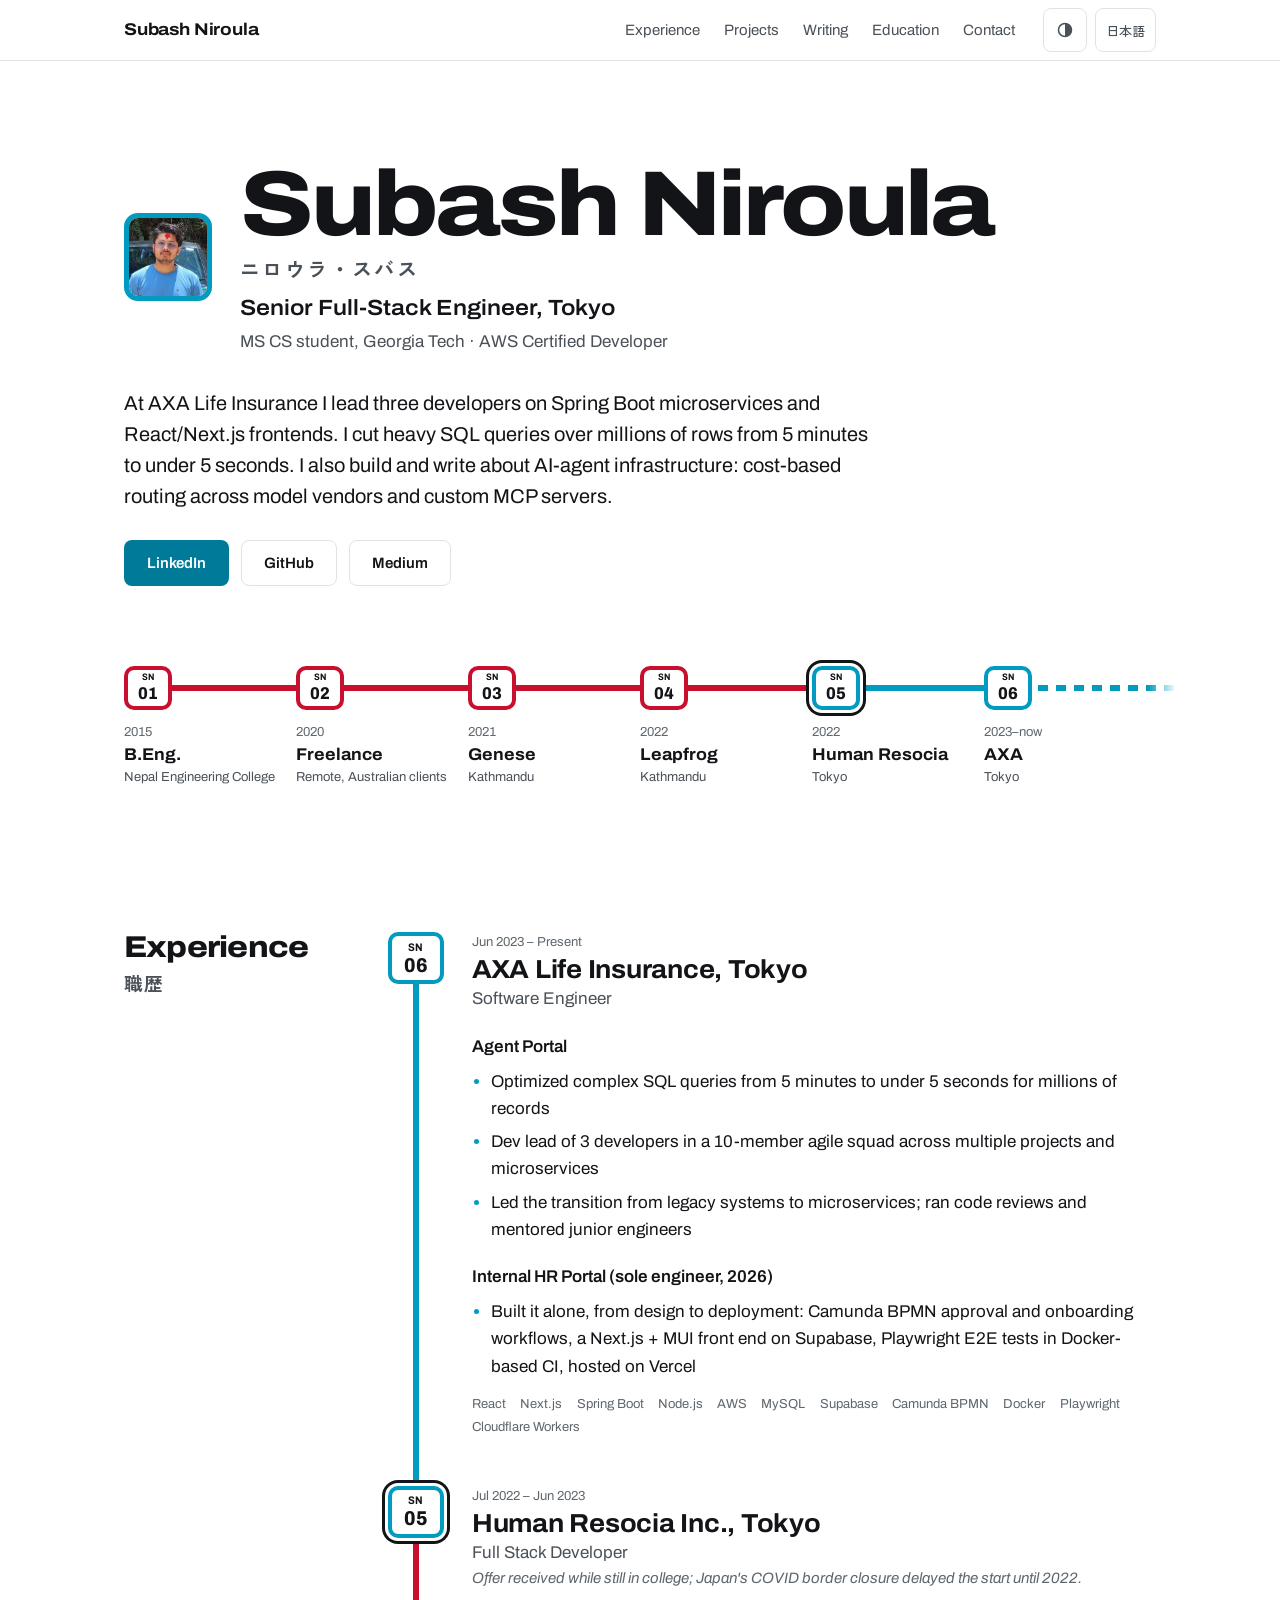
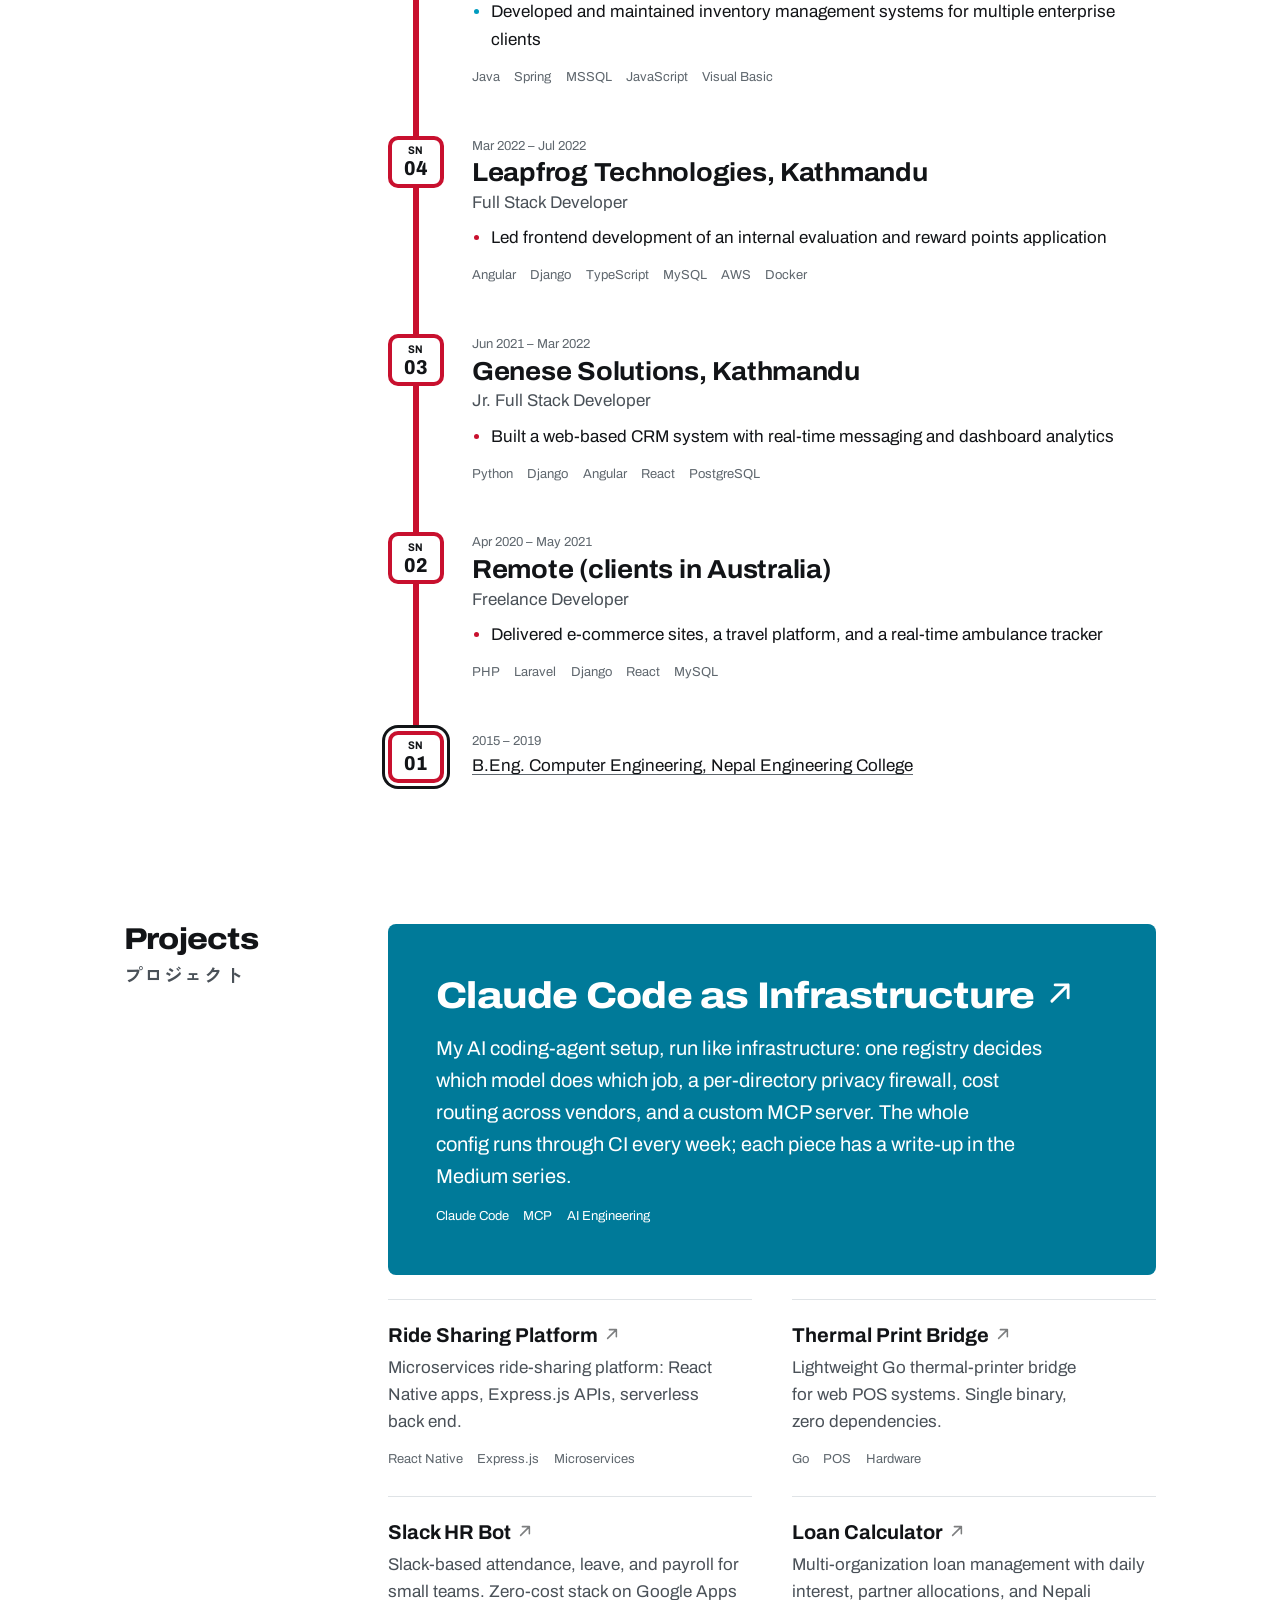
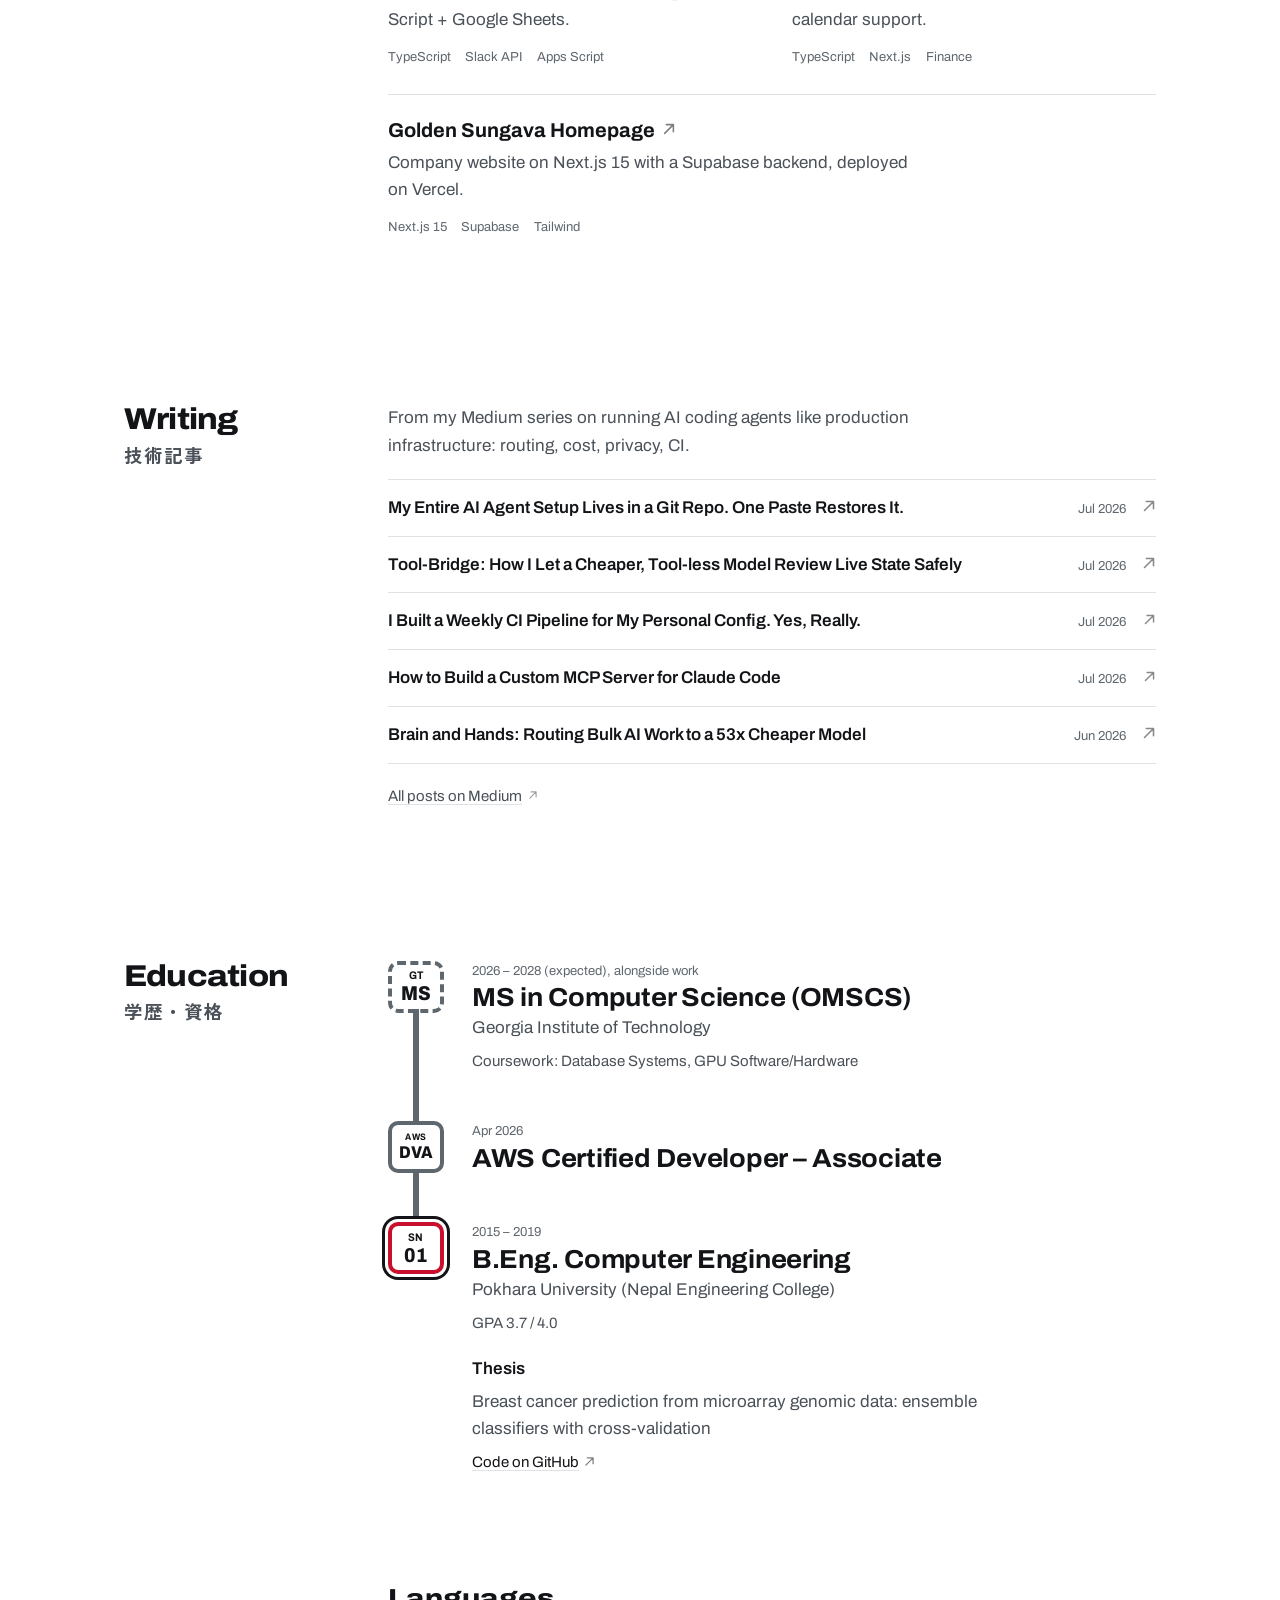
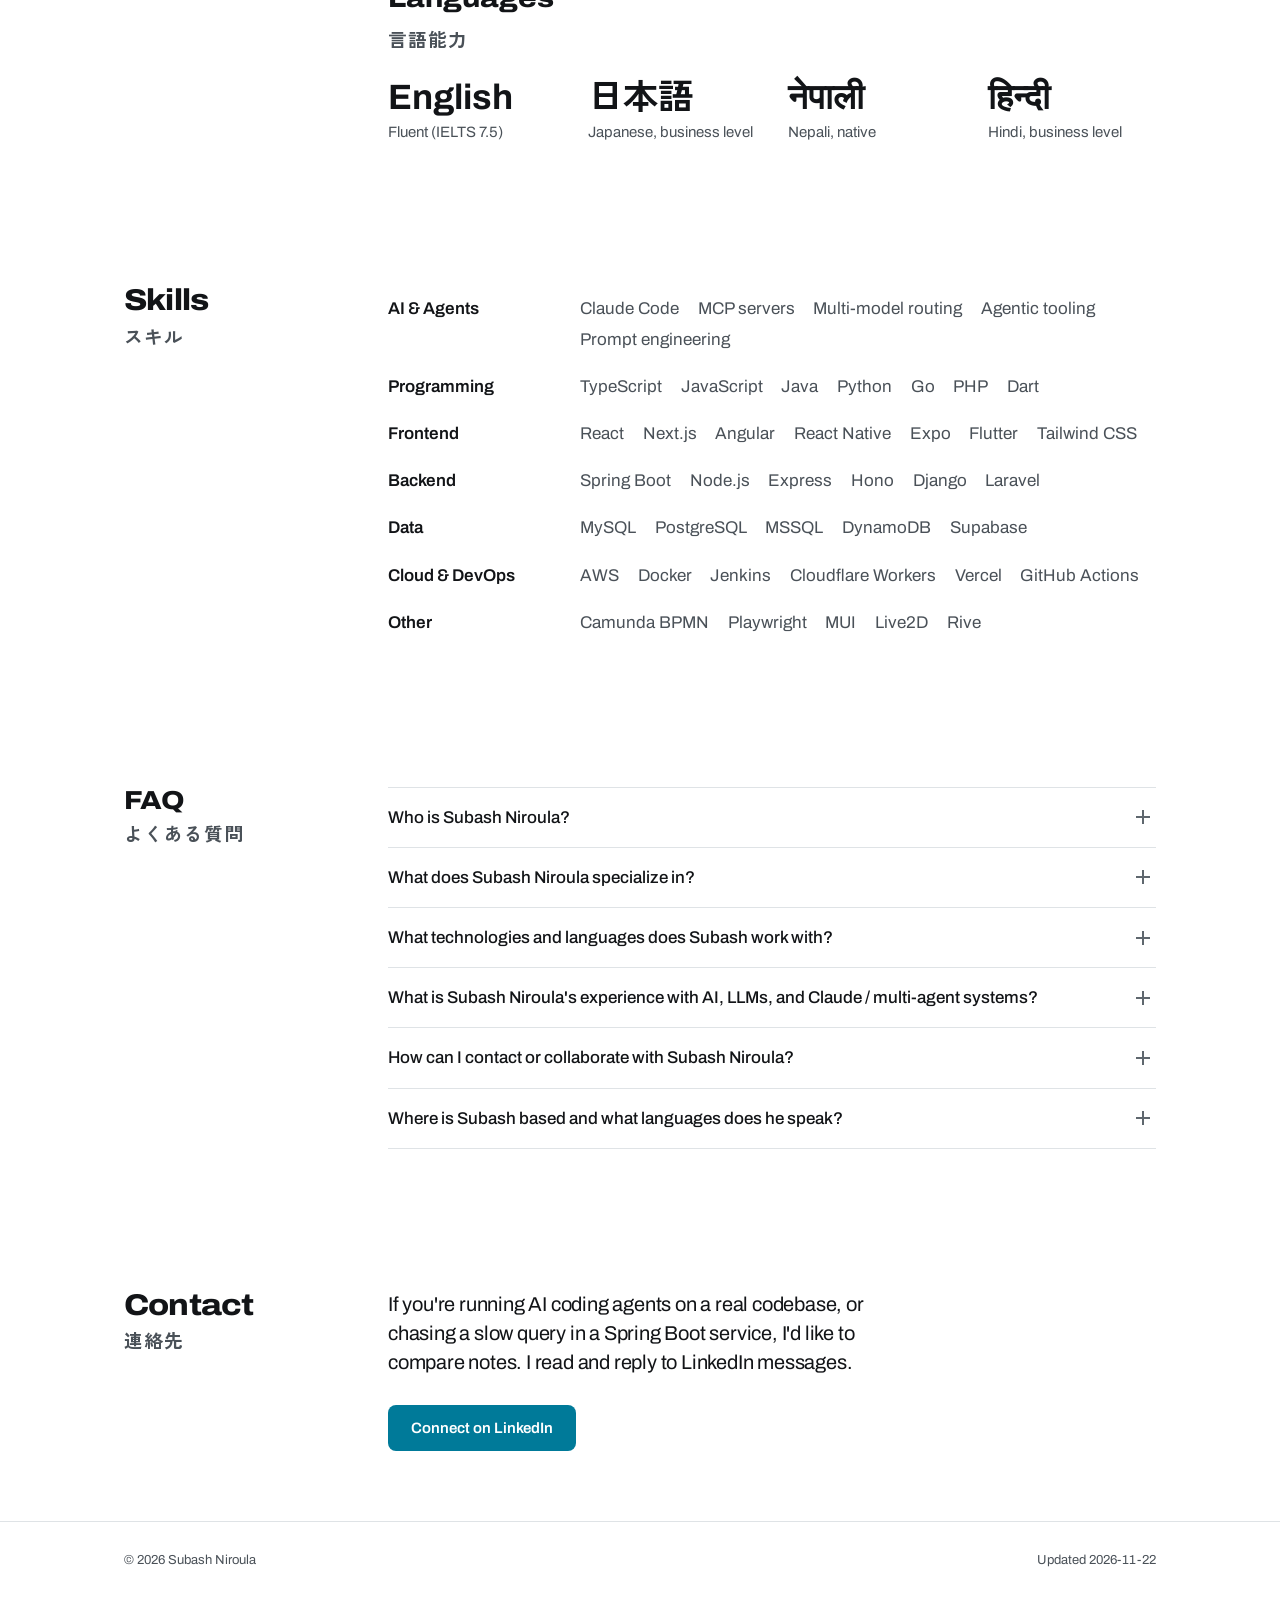
==== commit bf7a0b79: "chore(portfolio): bake dynamic fields (2026-11-22)" ====
--- a/index.html
+++ b/index.html
@@ -117,7 +117,7 @@
     "@type": "ProfilePage",
     "url": "https://subashn.com.np",
     "name": "Subash Niroula — Senior Full-Stack Engineer in Tokyo",
-    "dateModified": "2026-11-21",
+    "dateModified": "2026-11-22",
     "mainEntity": { "@id": "https://subashn.com.np/#subash" },
     "inLanguage": ["en", "ja"]
   }
@@ -508,7 +508,7 @@
   <footer class="footer">
     <div class="container footer-row">
       <p>&copy; 2026 Subash Niroula</p>
-      <p><span data-en="Updated" data-jp="最終更新">Updated</span> <time datetime="2026-11-21">2026-11-21</time></p>
+      <p><span data-en="Updated" data-jp="最終更新">Updated</span> <time datetime="2026-11-22">2026-11-22</time></p>
     </div>
   </footer>
 
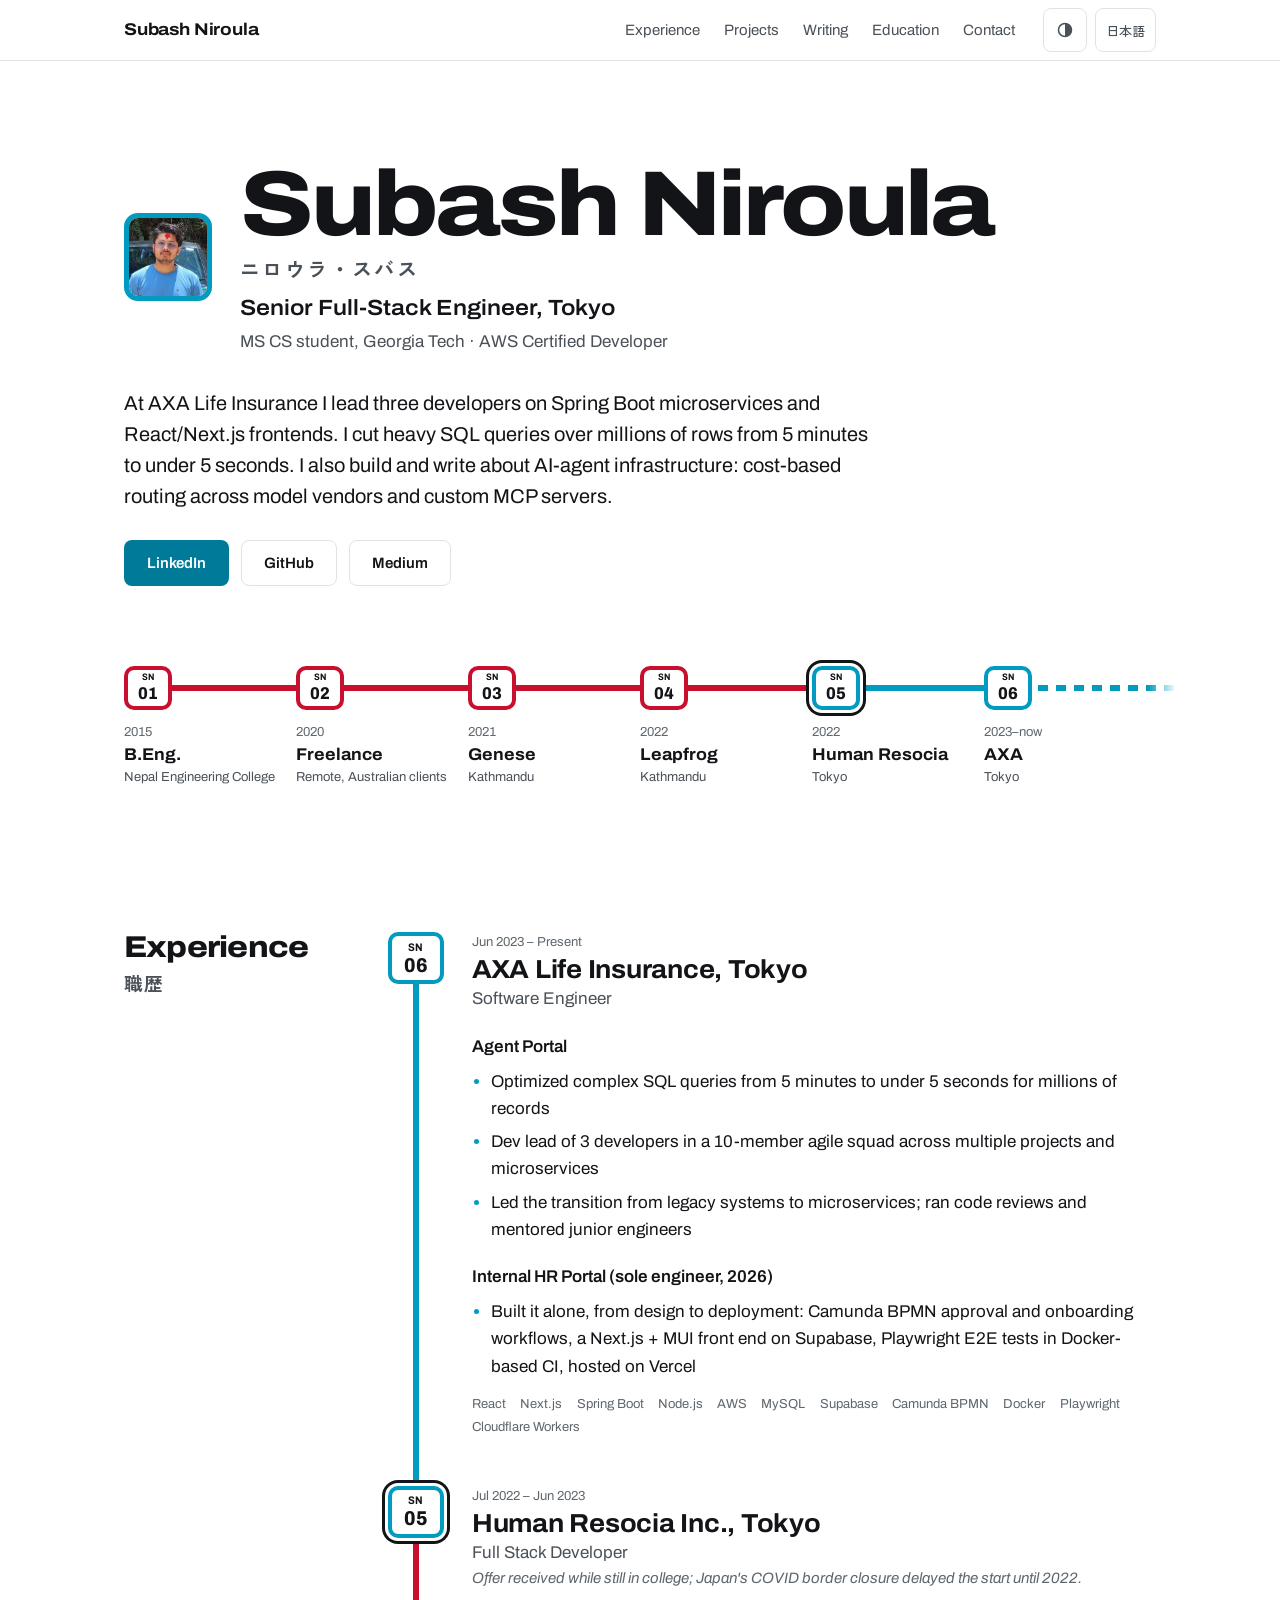
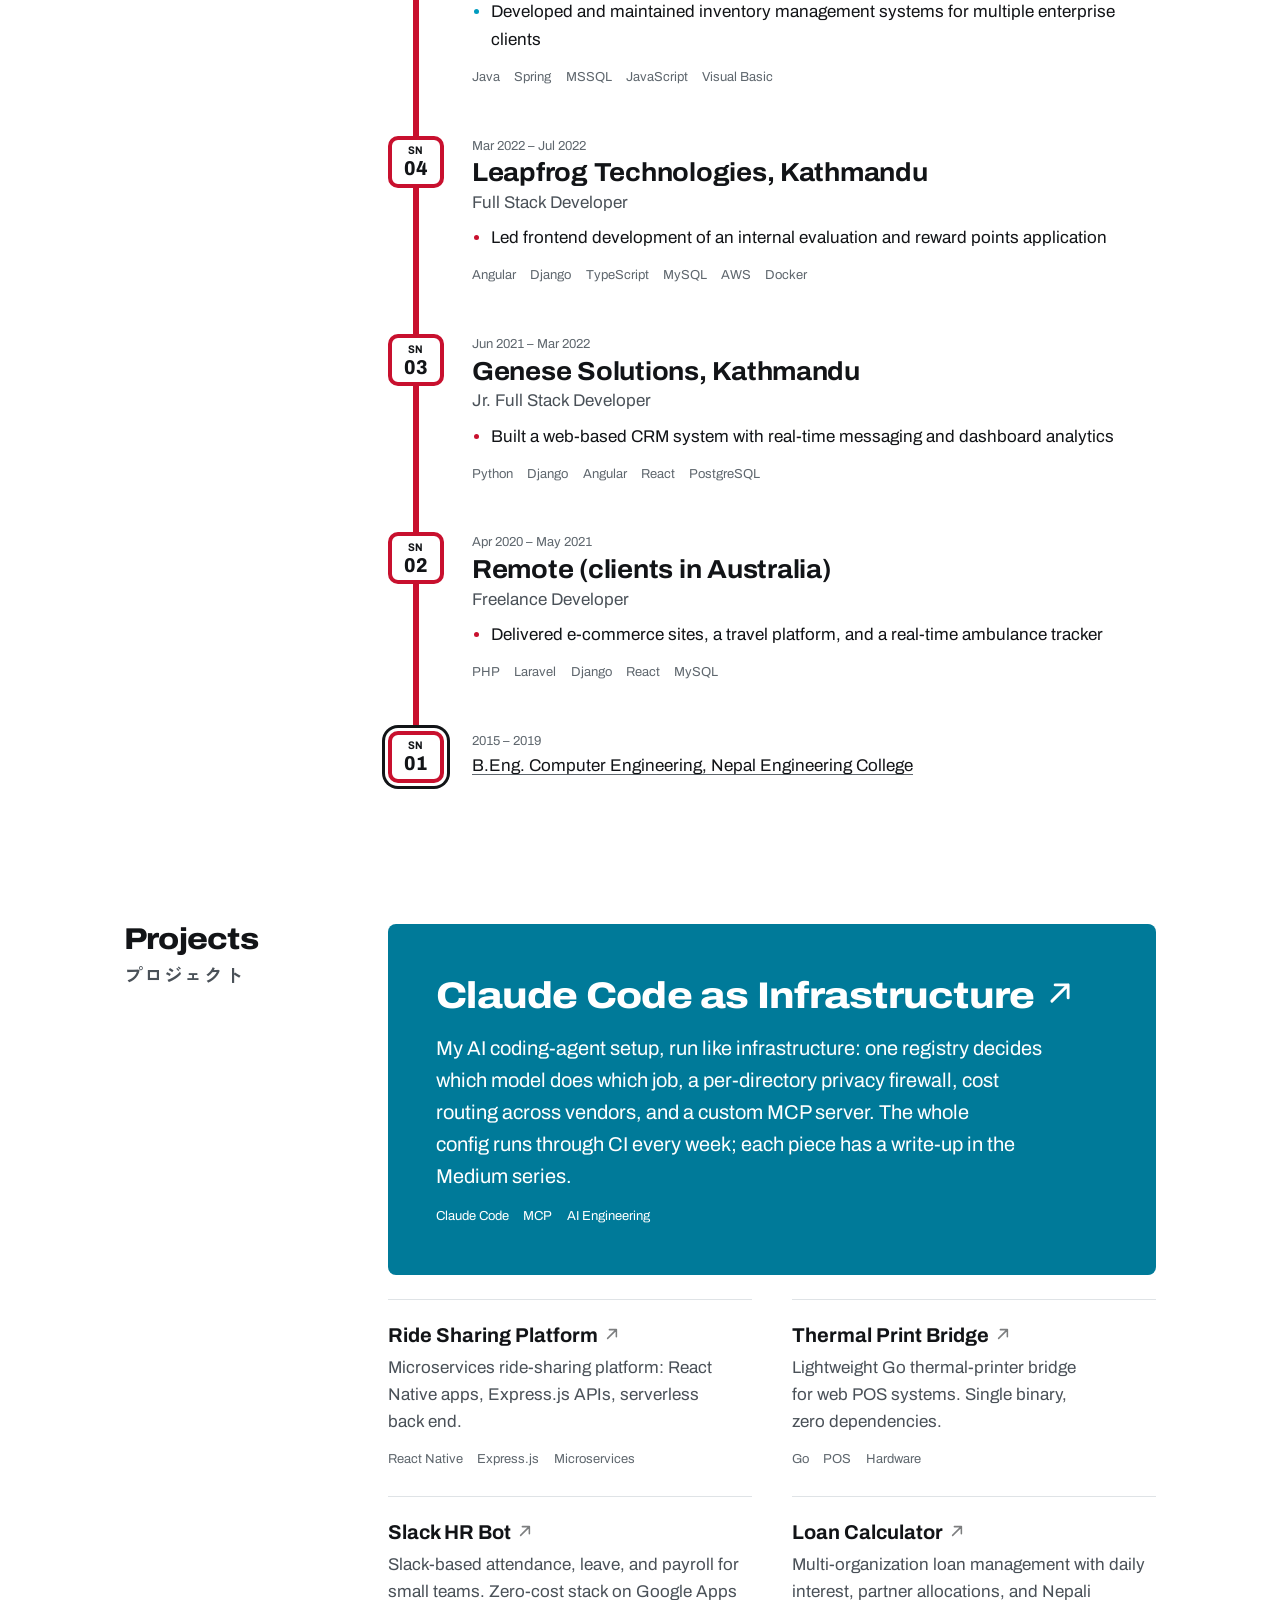
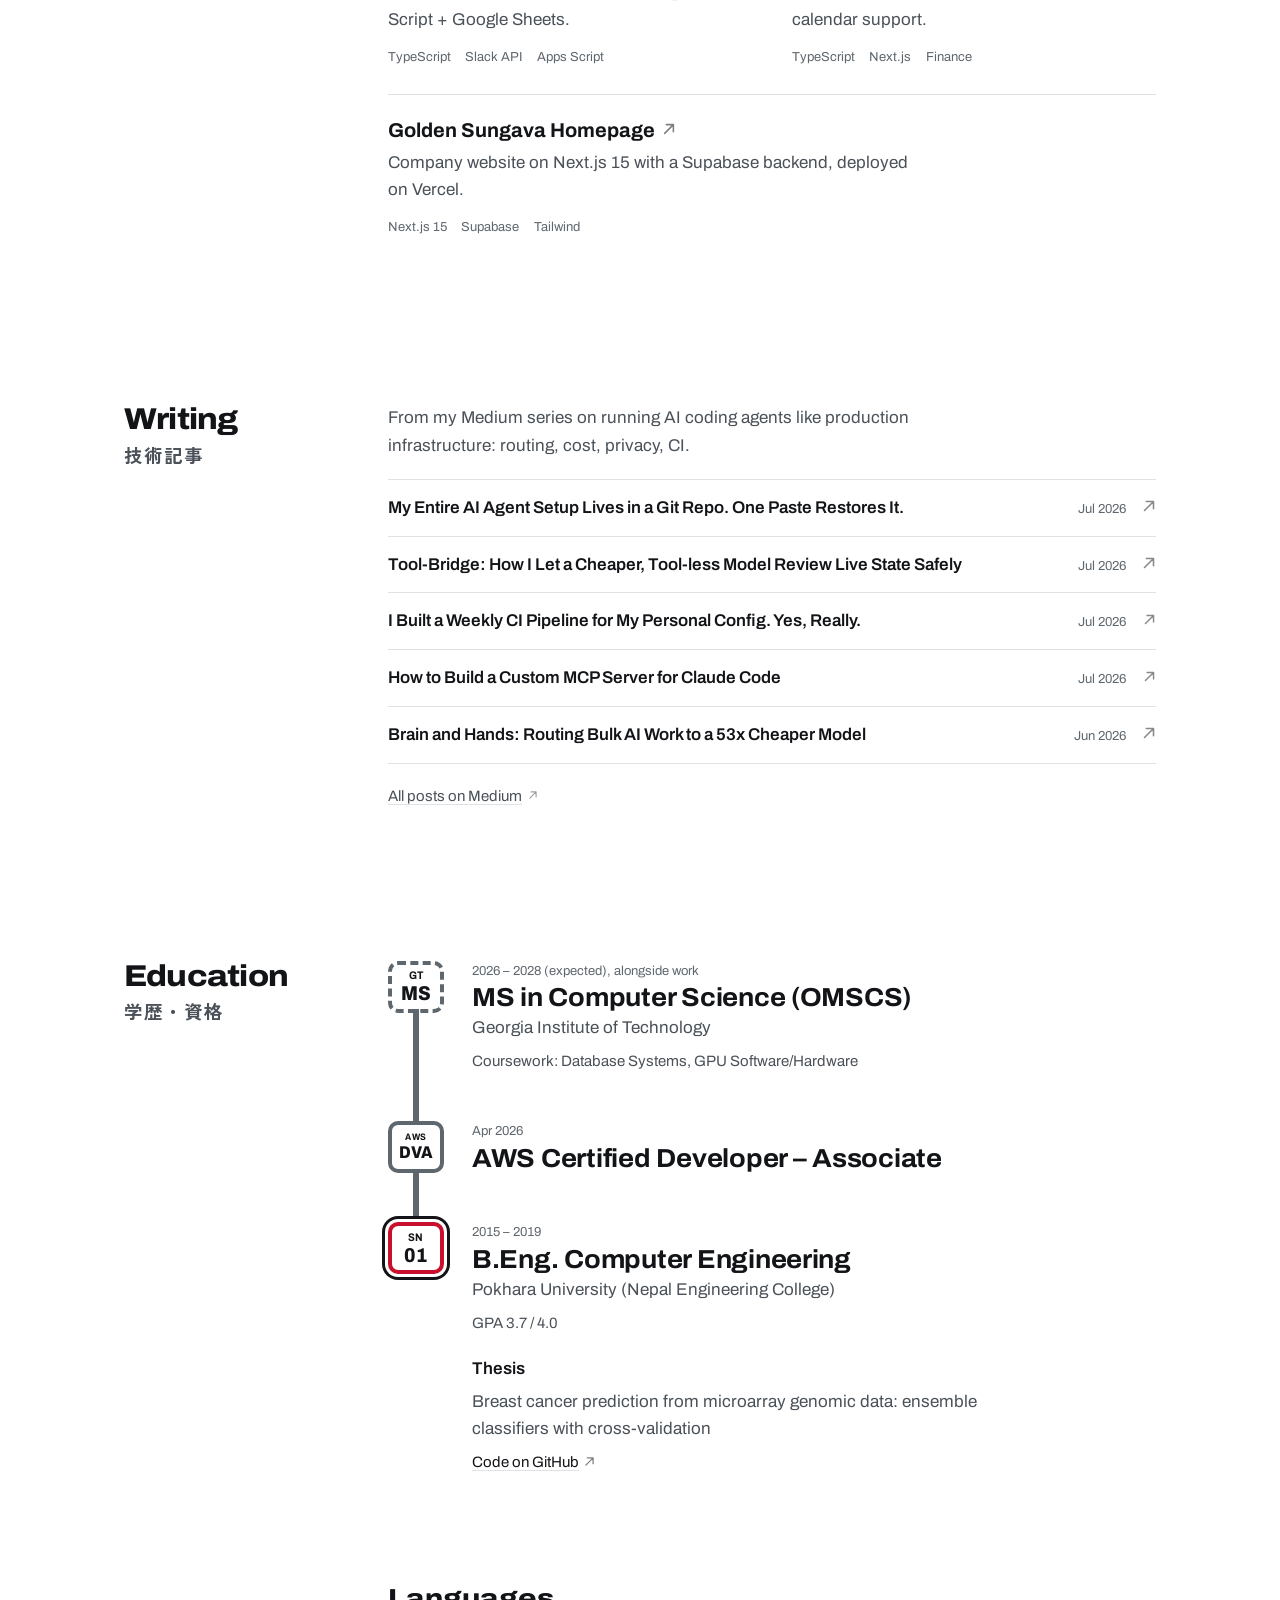
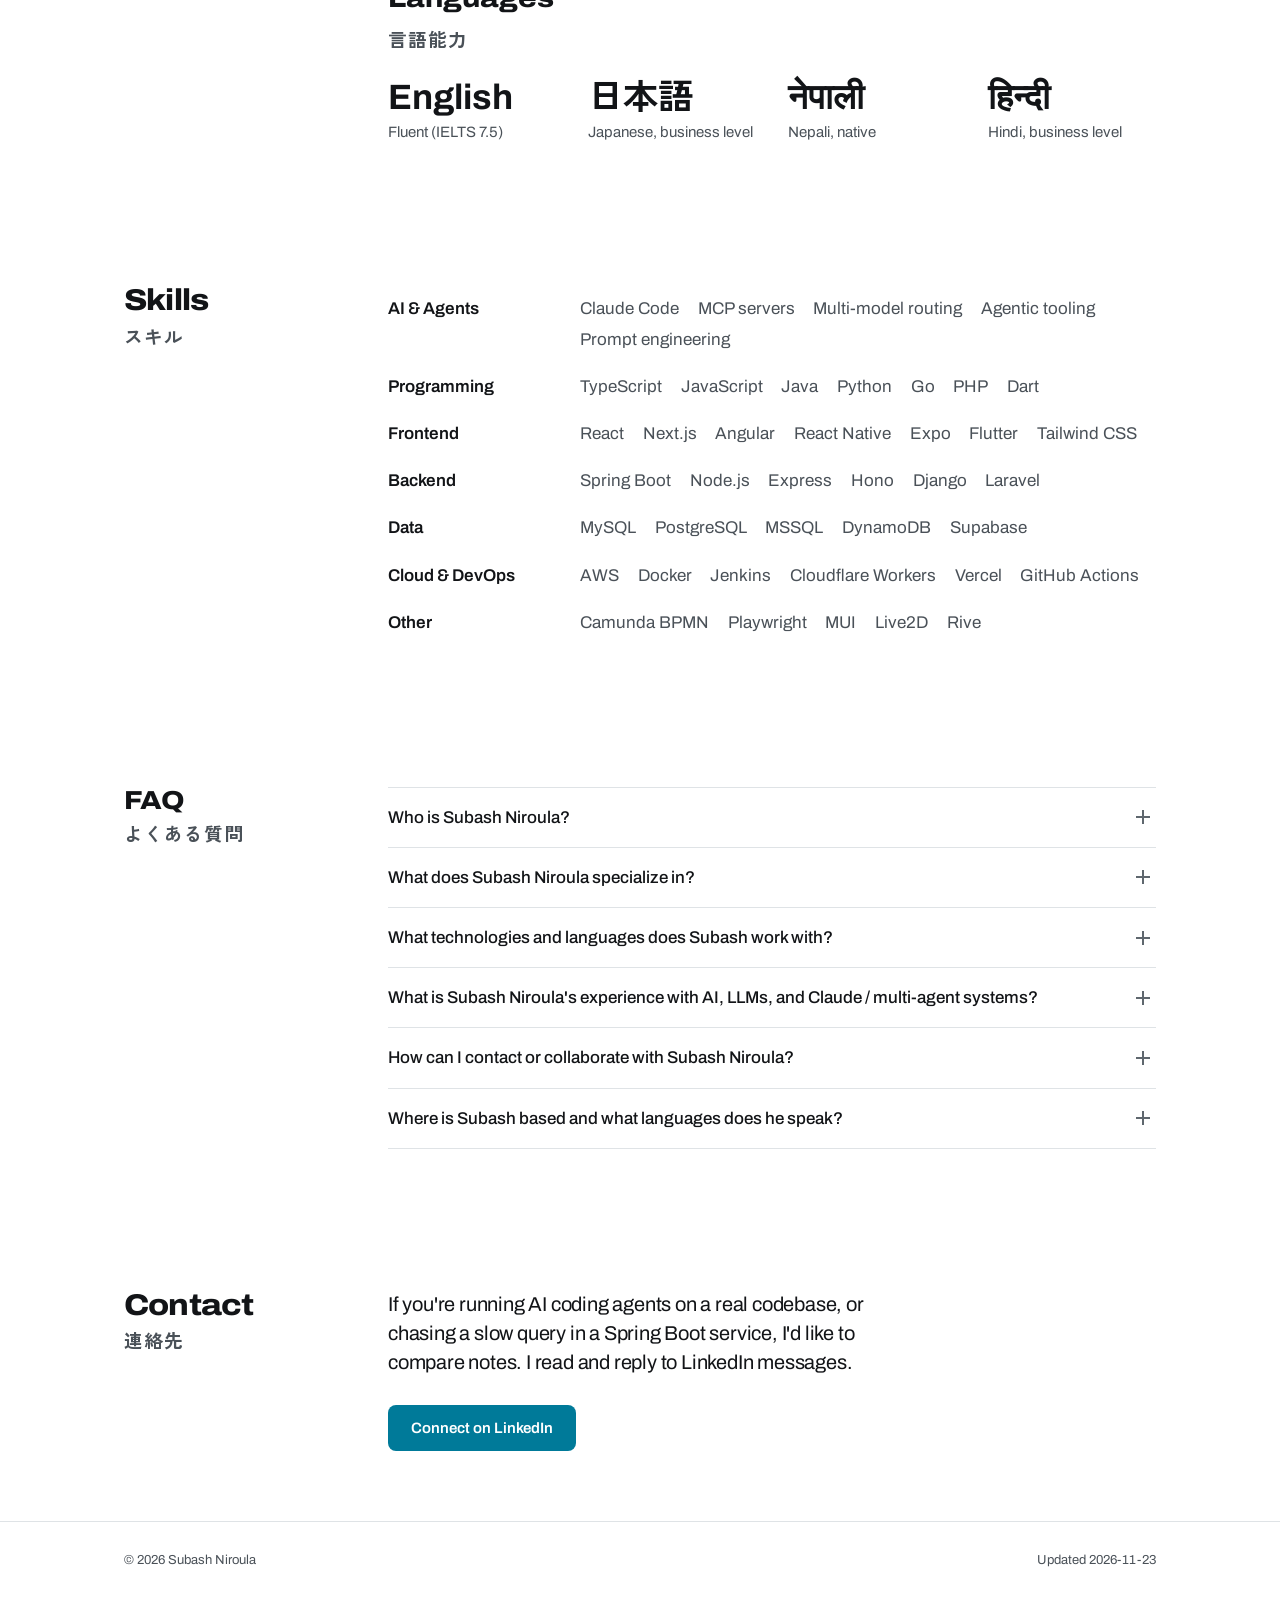
==== commit 463b7335: "chore(portfolio): bake dynamic fields (2026-11-23)" ====
--- a/index.html
+++ b/index.html
@@ -117,7 +117,7 @@
     "@type": "ProfilePage",
     "url": "https://subashn.com.np",
     "name": "Subash Niroula — Senior Full-Stack Engineer in Tokyo",
-    "dateModified": "2026-11-22",
+    "dateModified": "2026-11-23",
     "mainEntity": { "@id": "https://subashn.com.np/#subash" },
     "inLanguage": ["en", "ja"]
   }
@@ -508,7 +508,7 @@
   <footer class="footer">
     <div class="container footer-row">
       <p>&copy; 2026 Subash Niroula</p>
-      <p><span data-en="Updated" data-jp="最終更新">Updated</span> <time datetime="2026-11-22">2026-11-22</time></p>
+      <p><span data-en="Updated" data-jp="最終更新">Updated</span> <time datetime="2026-11-23">2026-11-23</time></p>
     </div>
   </footer>
 
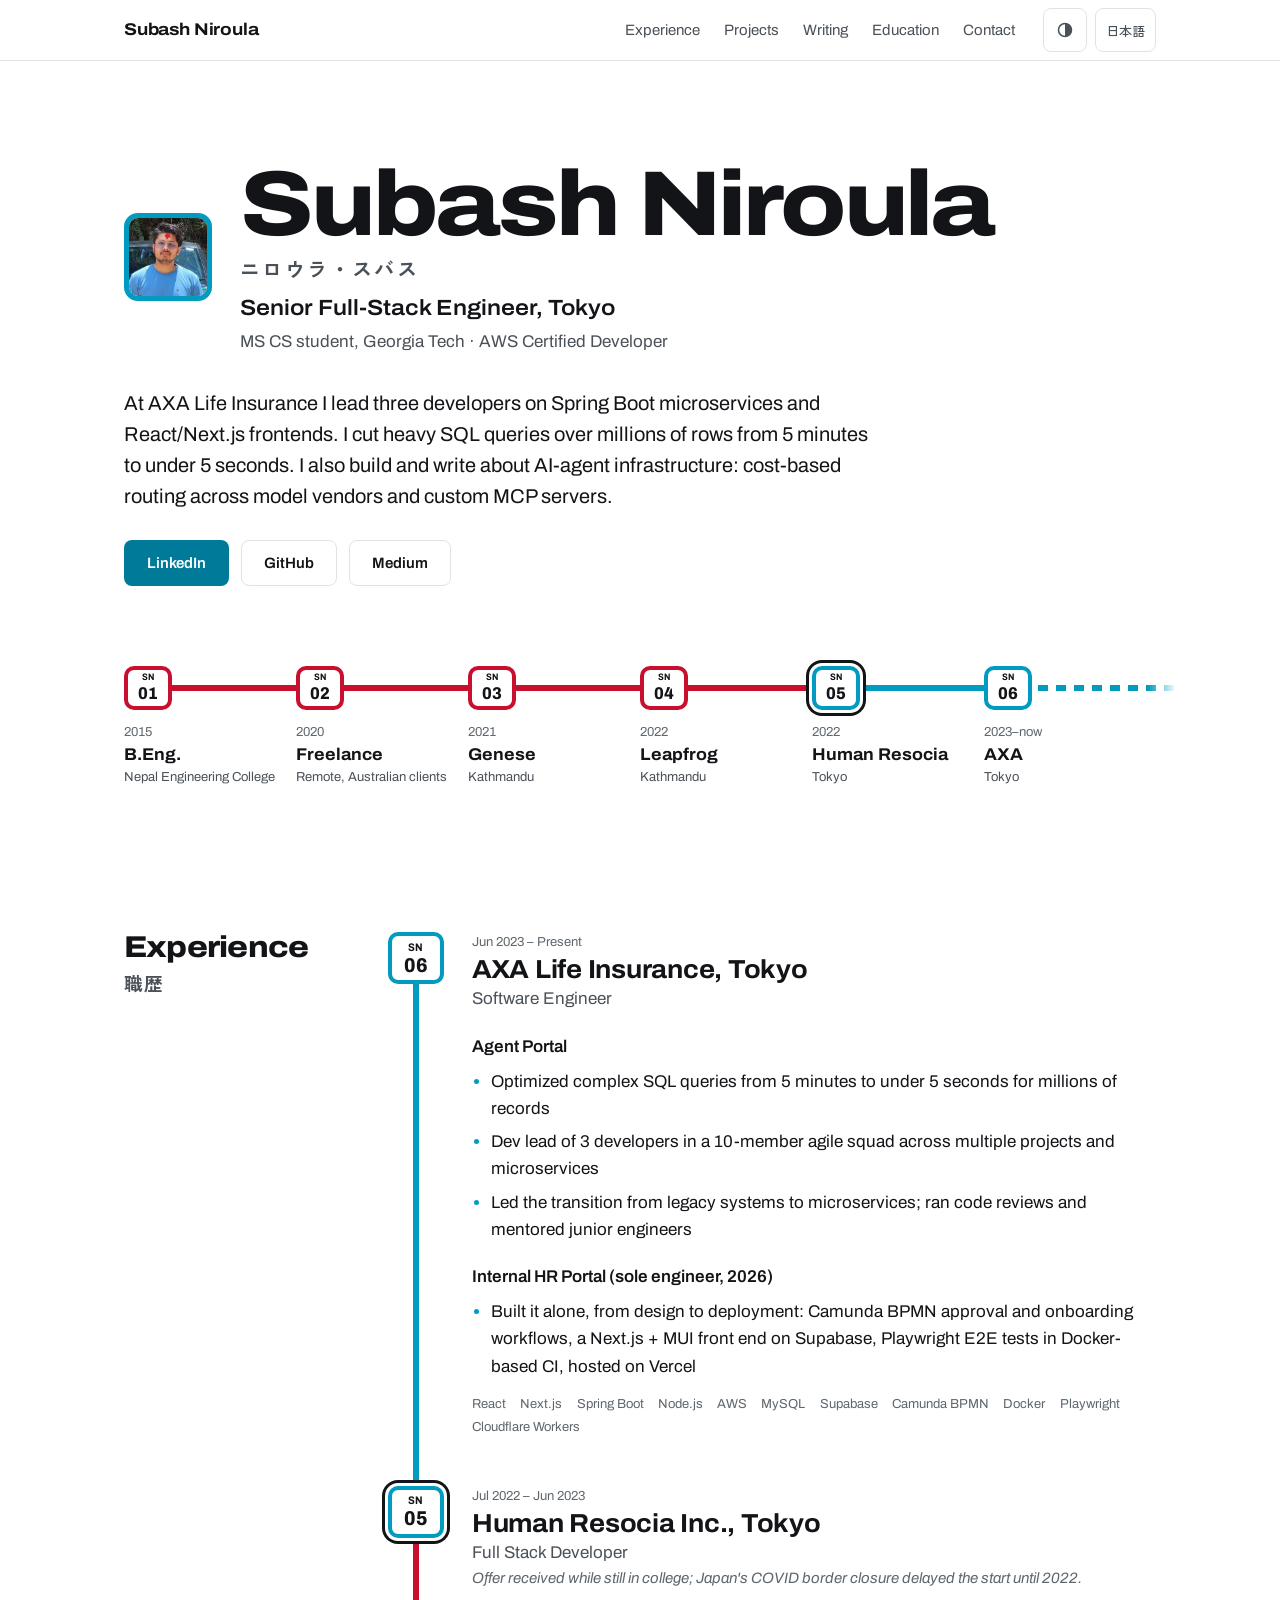
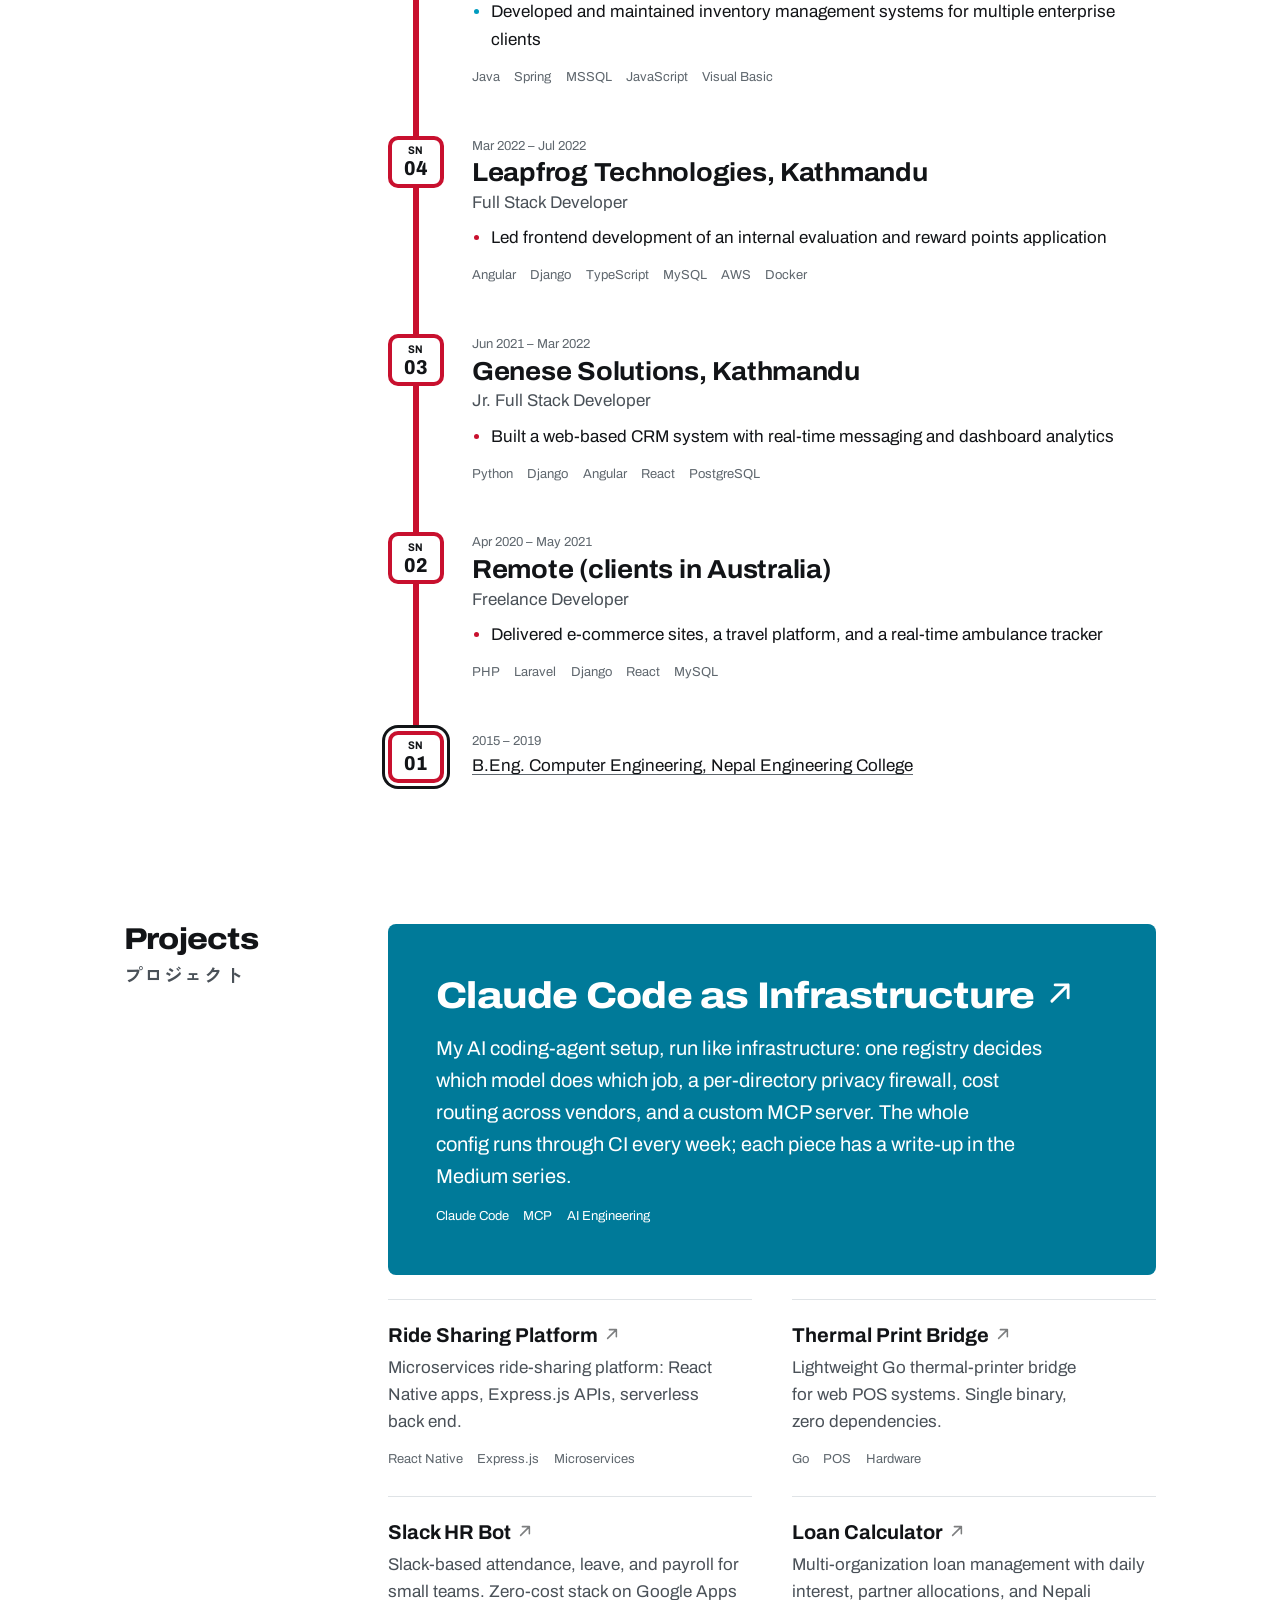
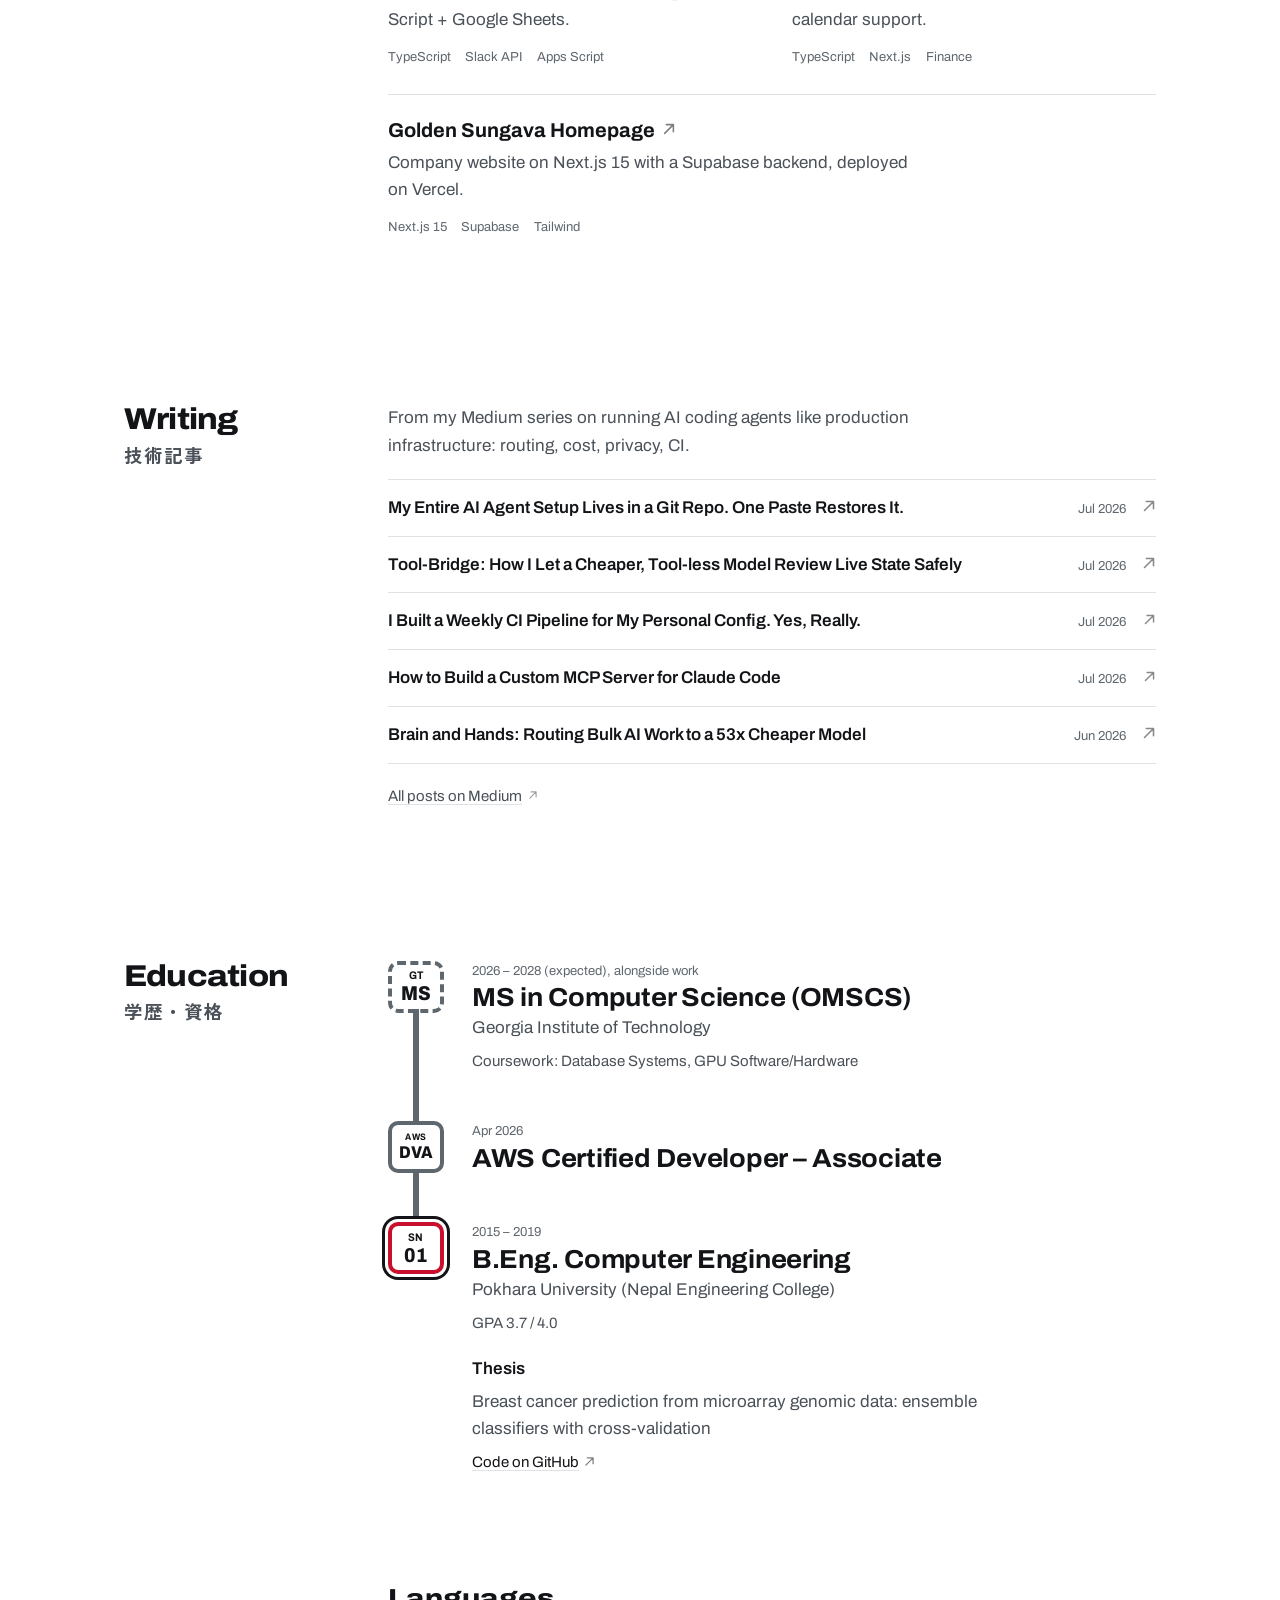
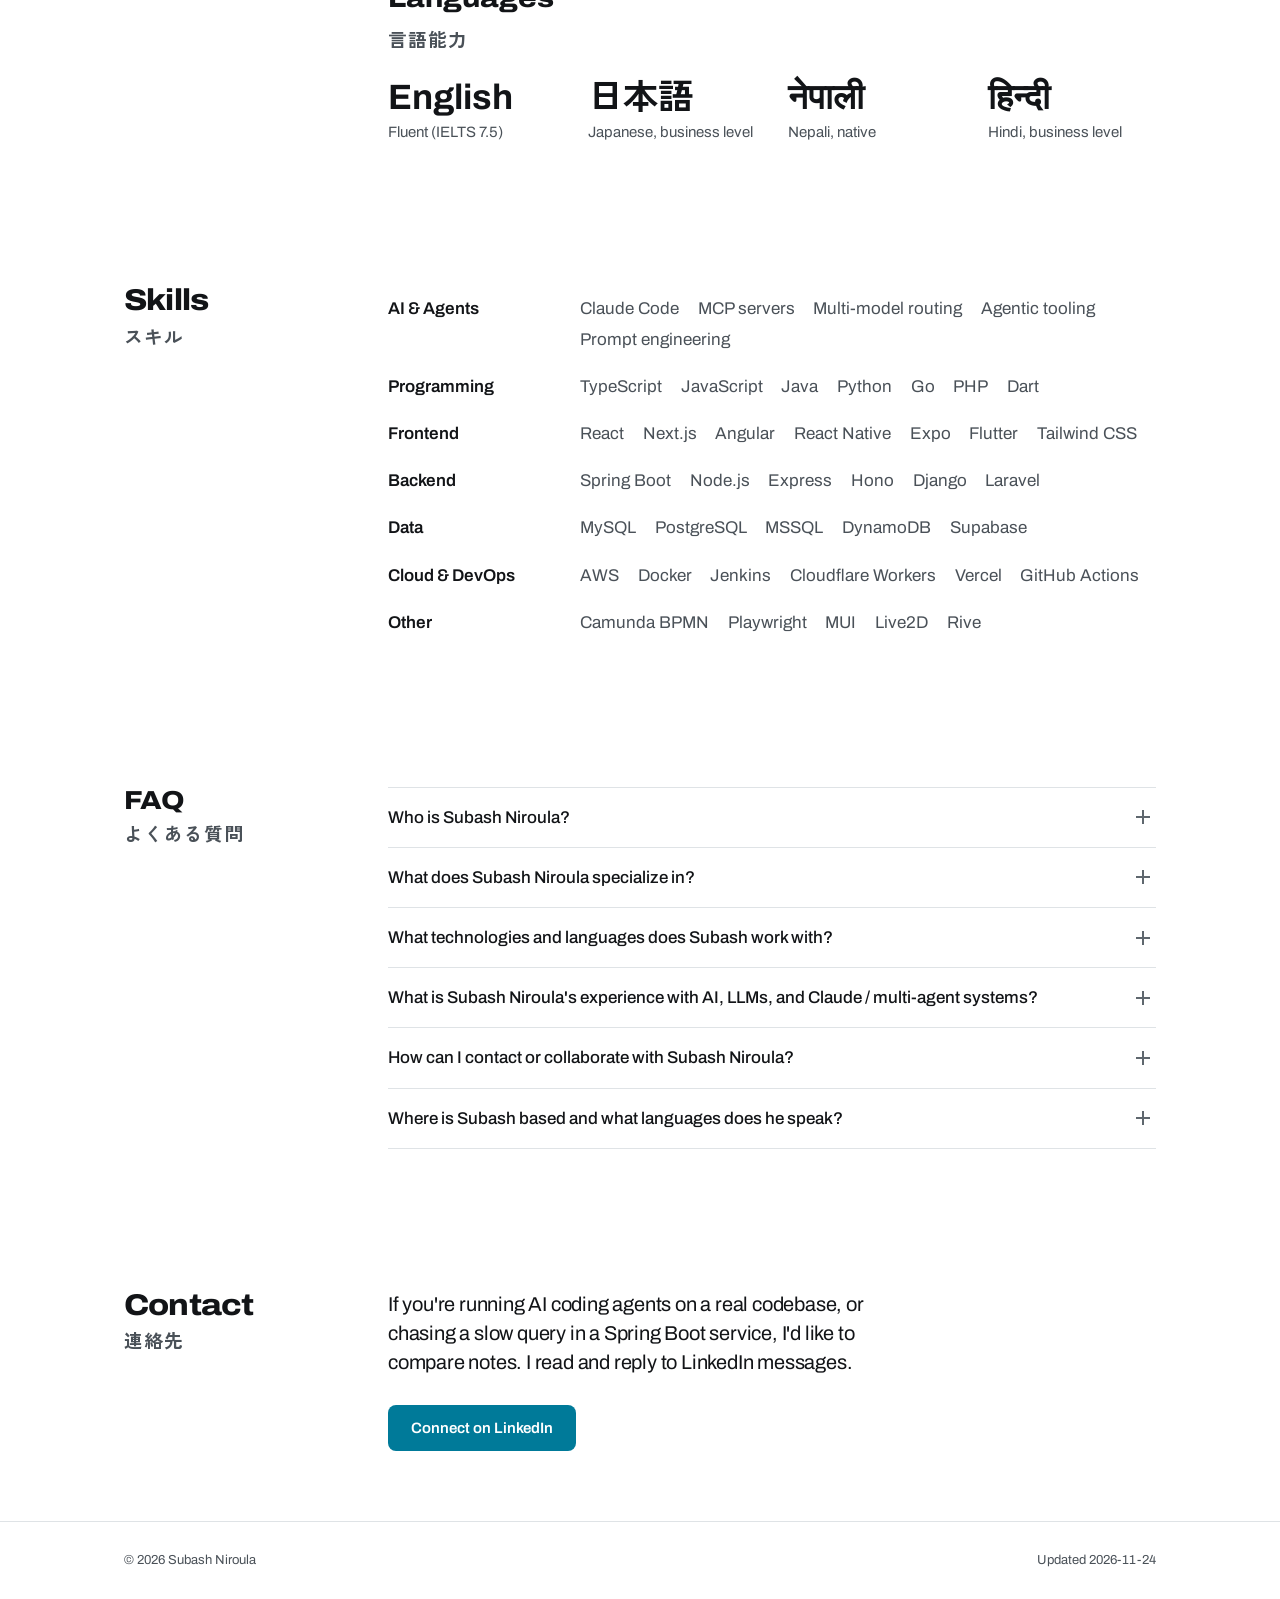
==== commit 74cd7730: "chore(portfolio): bake dynamic fields (2026-11-24)" ====
--- a/index.html
+++ b/index.html
@@ -117,7 +117,7 @@
     "@type": "ProfilePage",
     "url": "https://subashn.com.np",
     "name": "Subash Niroula — Senior Full-Stack Engineer in Tokyo",
-    "dateModified": "2026-11-23",
+    "dateModified": "2026-11-24",
     "mainEntity": { "@id": "https://subashn.com.np/#subash" },
     "inLanguage": ["en", "ja"]
   }
@@ -508,7 +508,7 @@
   <footer class="footer">
     <div class="container footer-row">
       <p>&copy; 2026 Subash Niroula</p>
-      <p><span data-en="Updated" data-jp="最終更新">Updated</span> <time datetime="2026-11-23">2026-11-23</time></p>
+      <p><span data-en="Updated" data-jp="最終更新">Updated</span> <time datetime="2026-11-24">2026-11-24</time></p>
     </div>
   </footer>
 
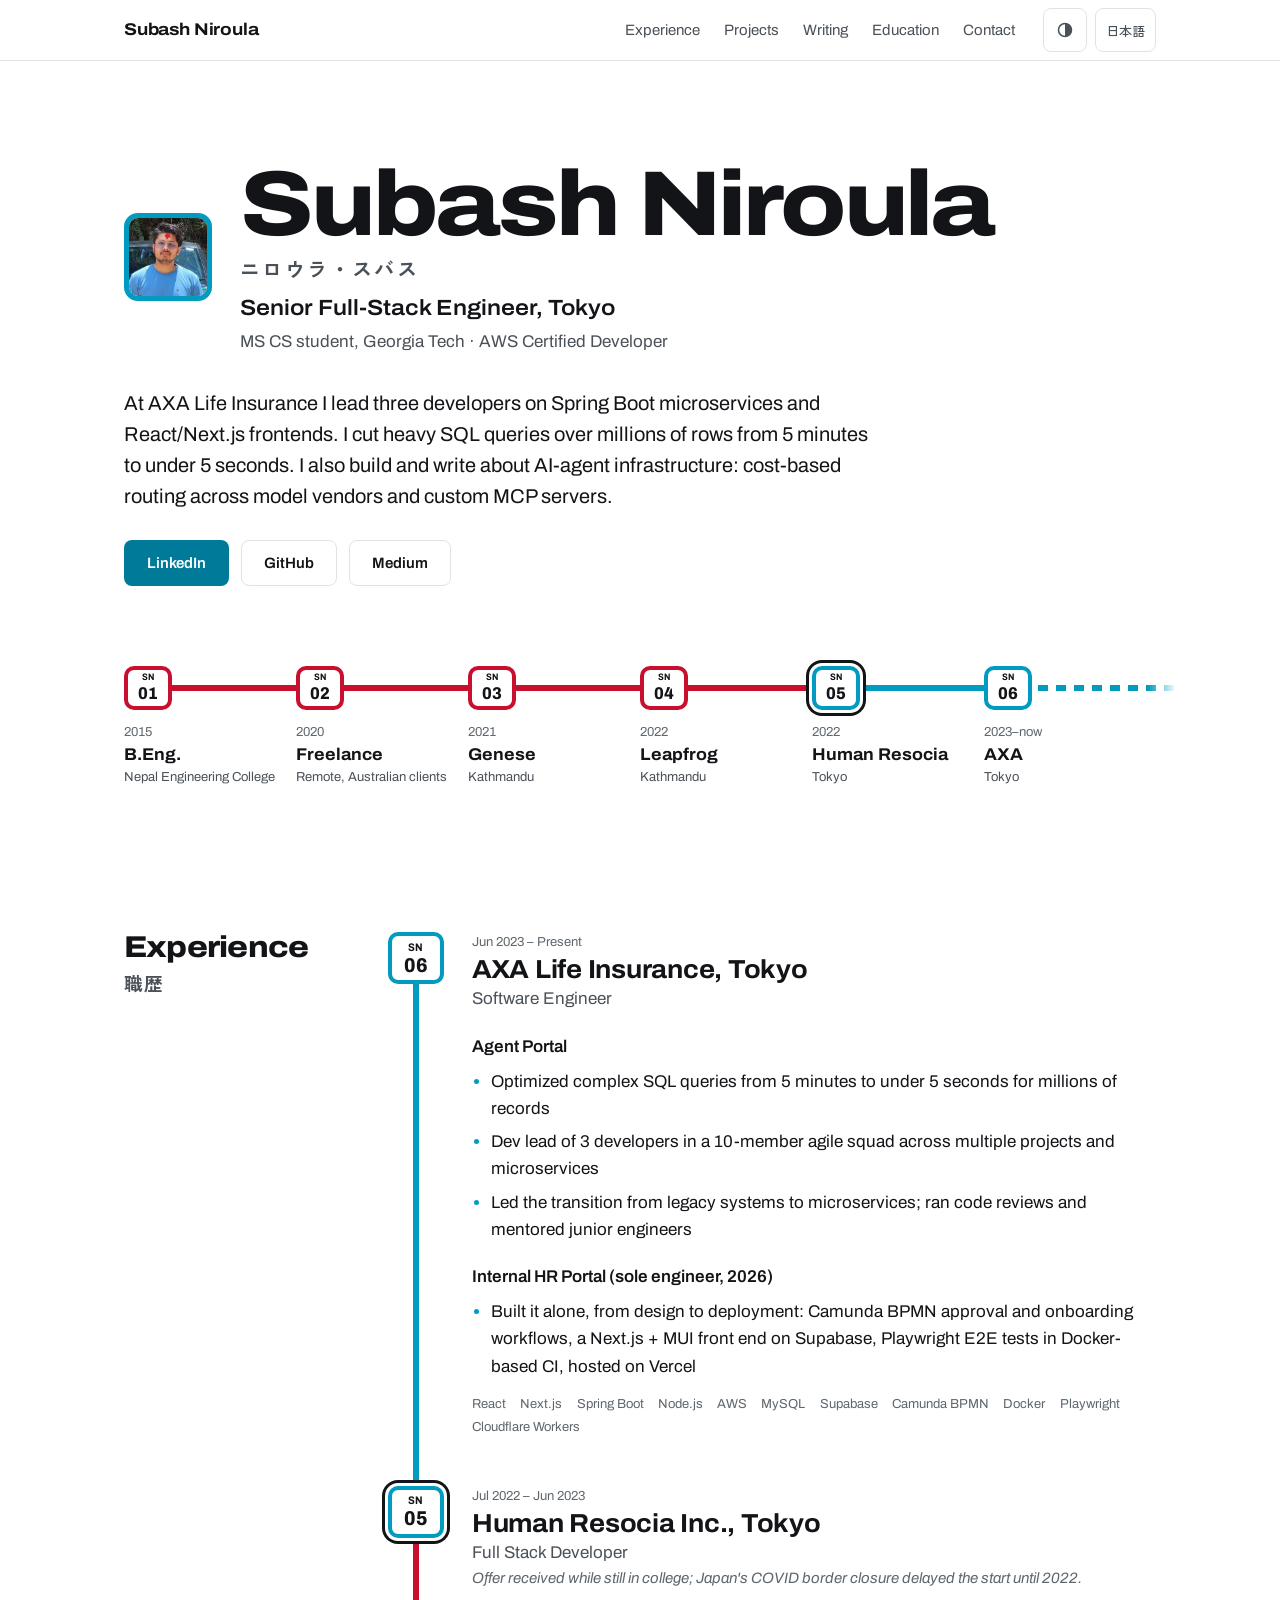
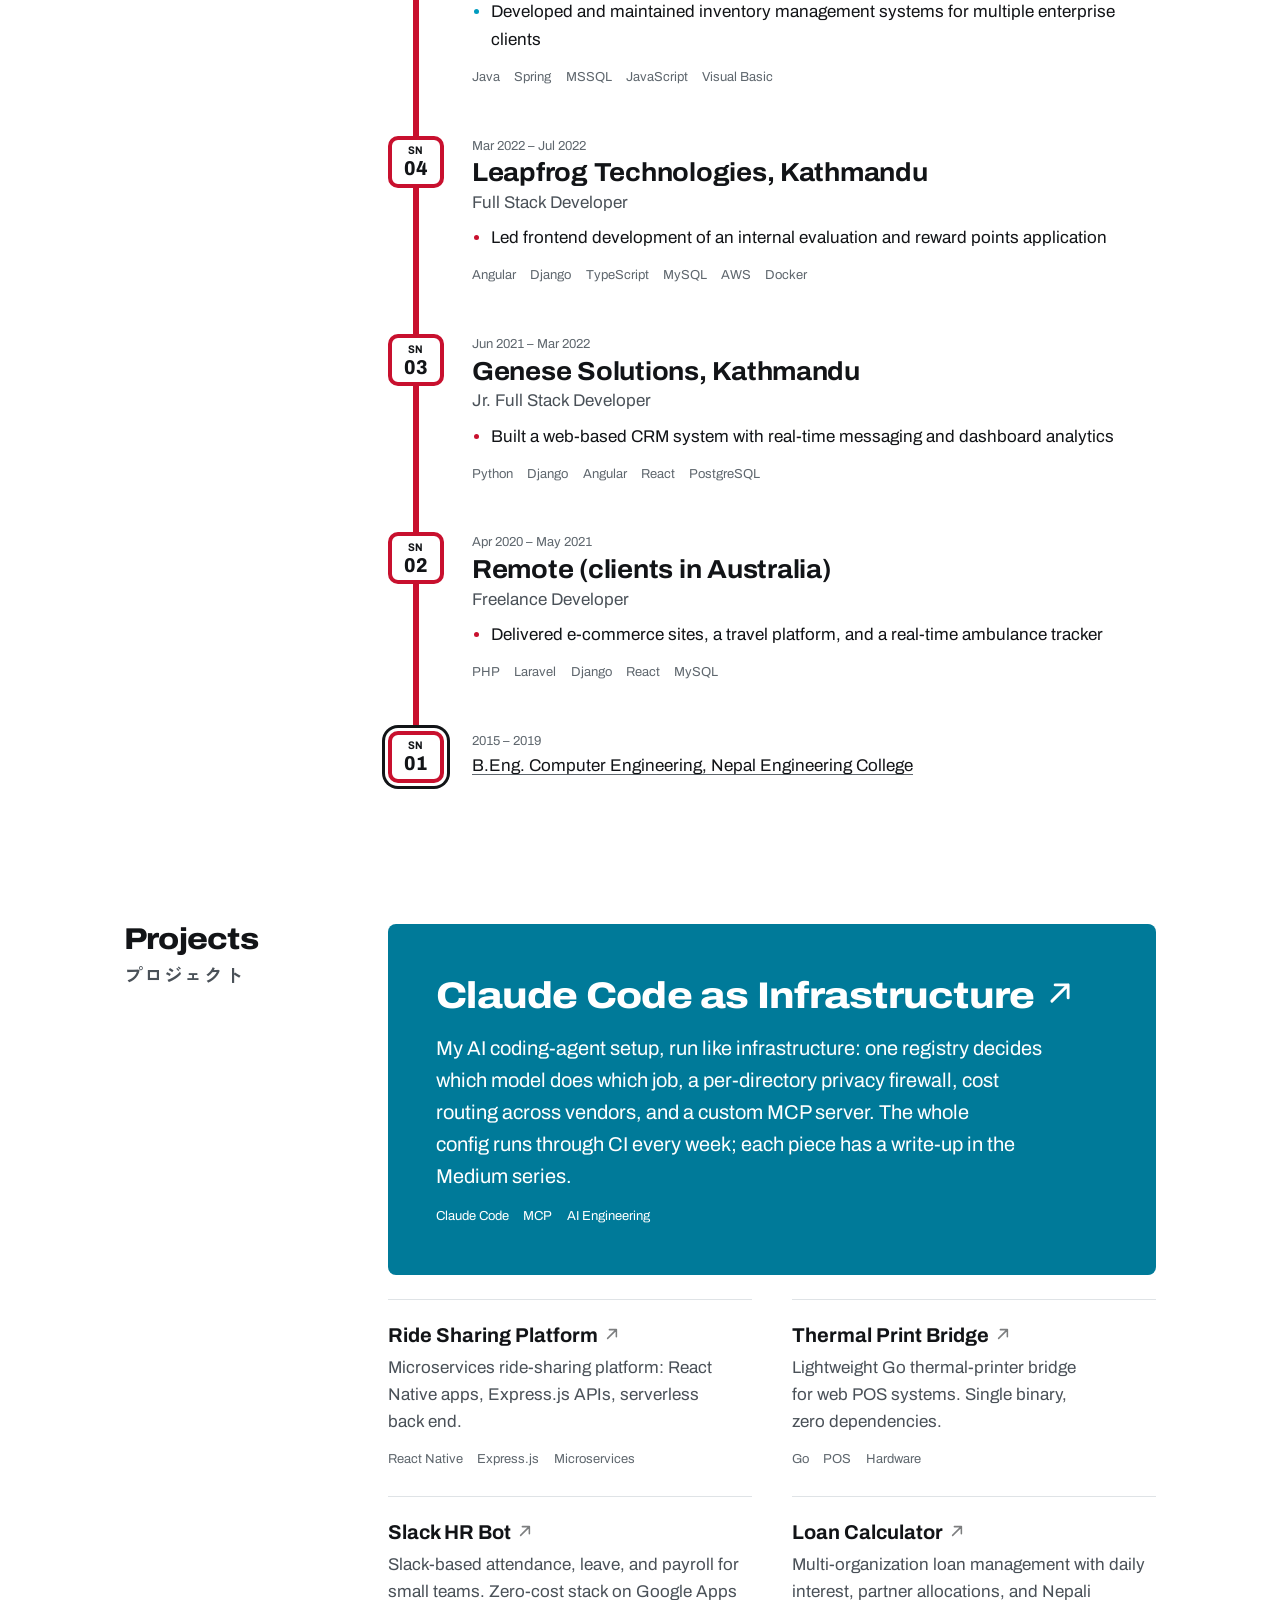
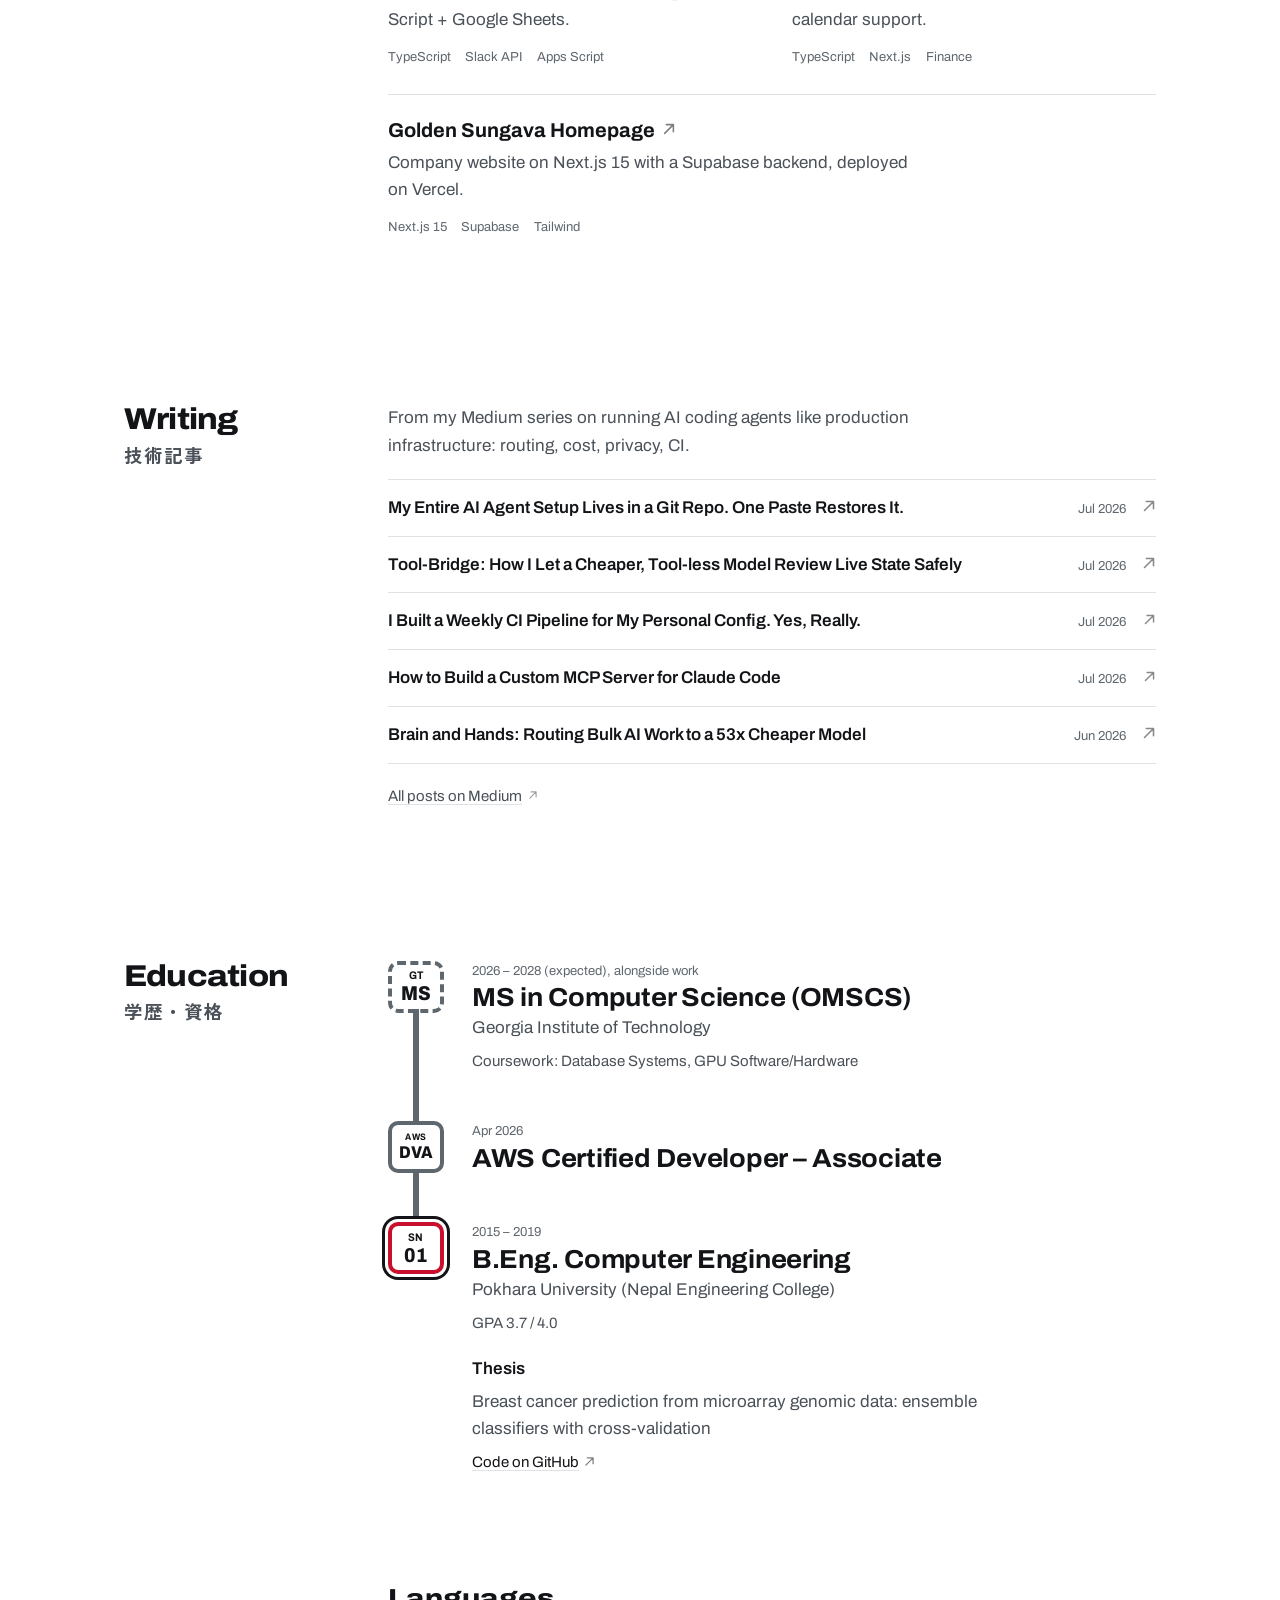
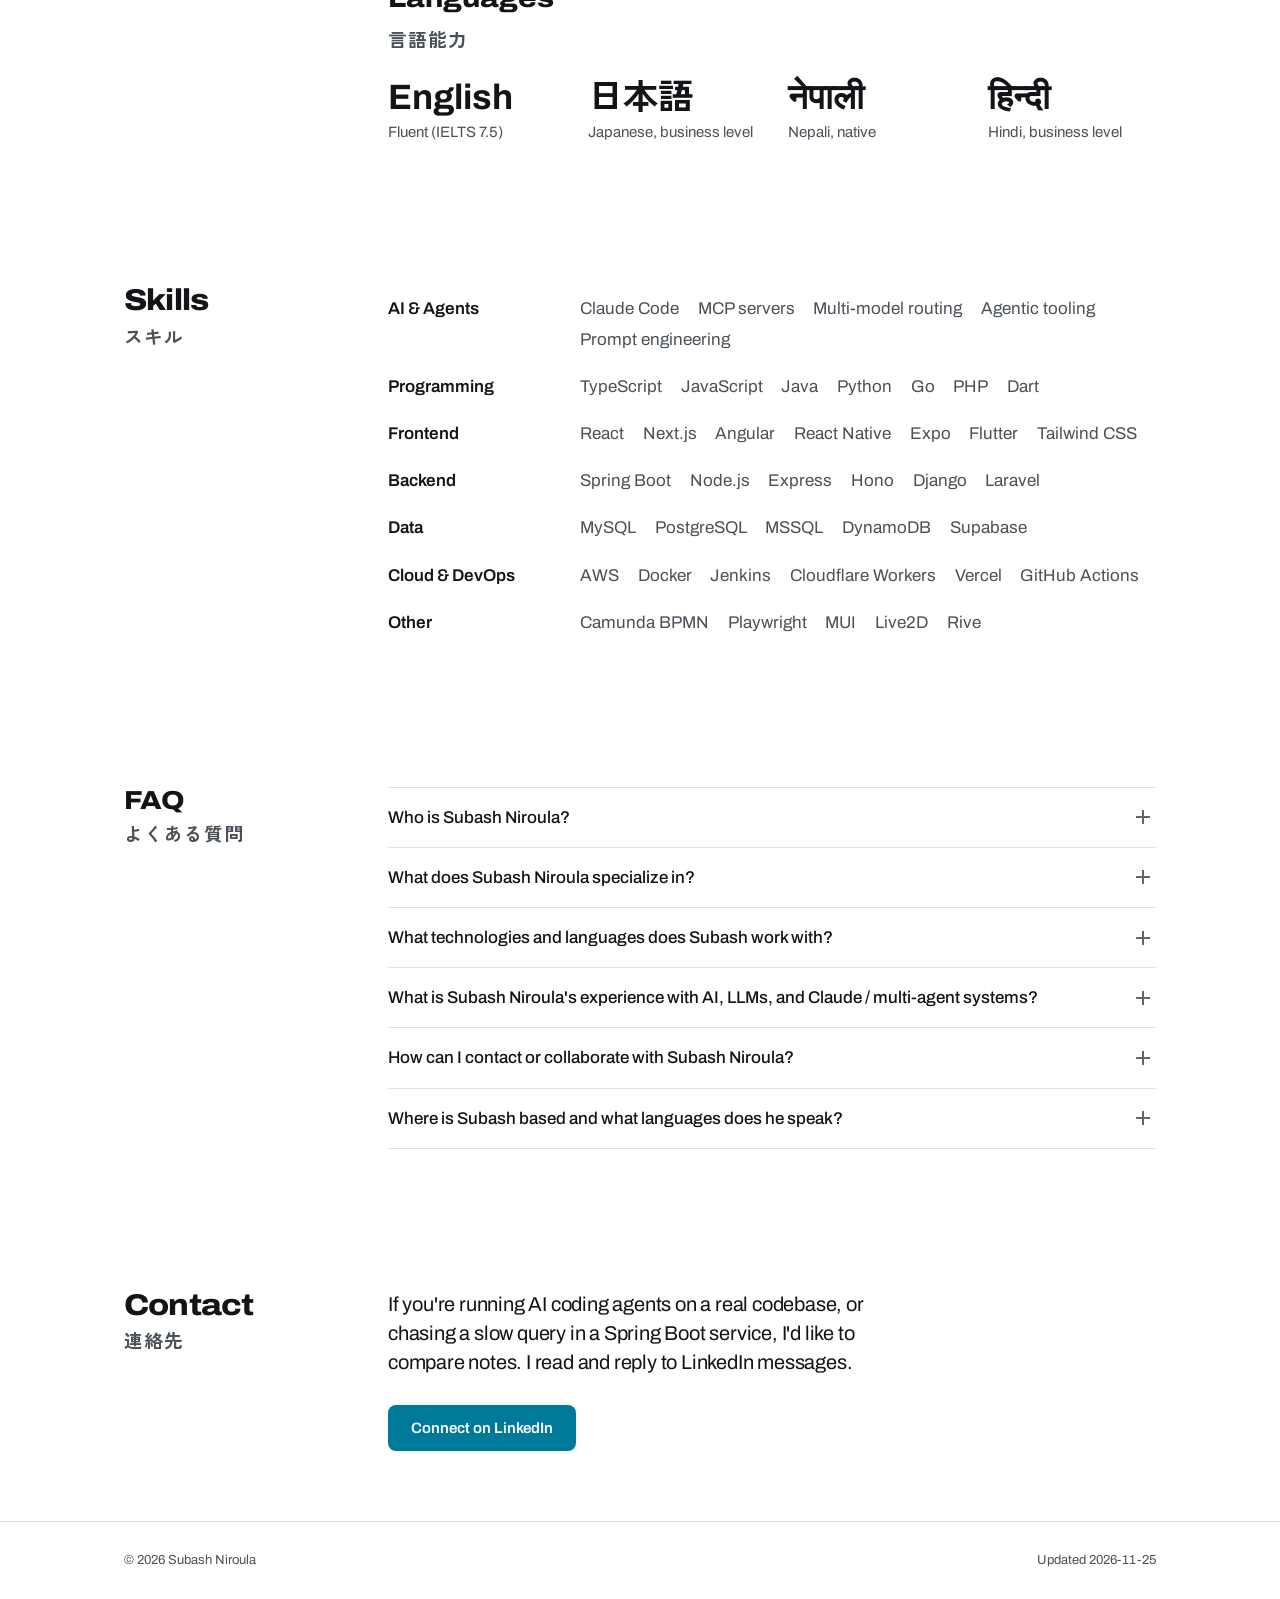
==== commit bdc6b5ae: "chore(portfolio): bake dynamic fields (2026-11-25)" ====
--- a/index.html
+++ b/index.html
@@ -117,7 +117,7 @@
     "@type": "ProfilePage",
     "url": "https://subashn.com.np",
     "name": "Subash Niroula — Senior Full-Stack Engineer in Tokyo",
-    "dateModified": "2026-11-24",
+    "dateModified": "2026-11-25",
     "mainEntity": { "@id": "https://subashn.com.np/#subash" },
     "inLanguage": ["en", "ja"]
   }
@@ -508,7 +508,7 @@
   <footer class="footer">
     <div class="container footer-row">
       <p>&copy; 2026 Subash Niroula</p>
-      <p><span data-en="Updated" data-jp="最終更新">Updated</span> <time datetime="2026-11-24">2026-11-24</time></p>
+      <p><span data-en="Updated" data-jp="最終更新">Updated</span> <time datetime="2026-11-25">2026-11-25</time></p>
     </div>
   </footer>
 
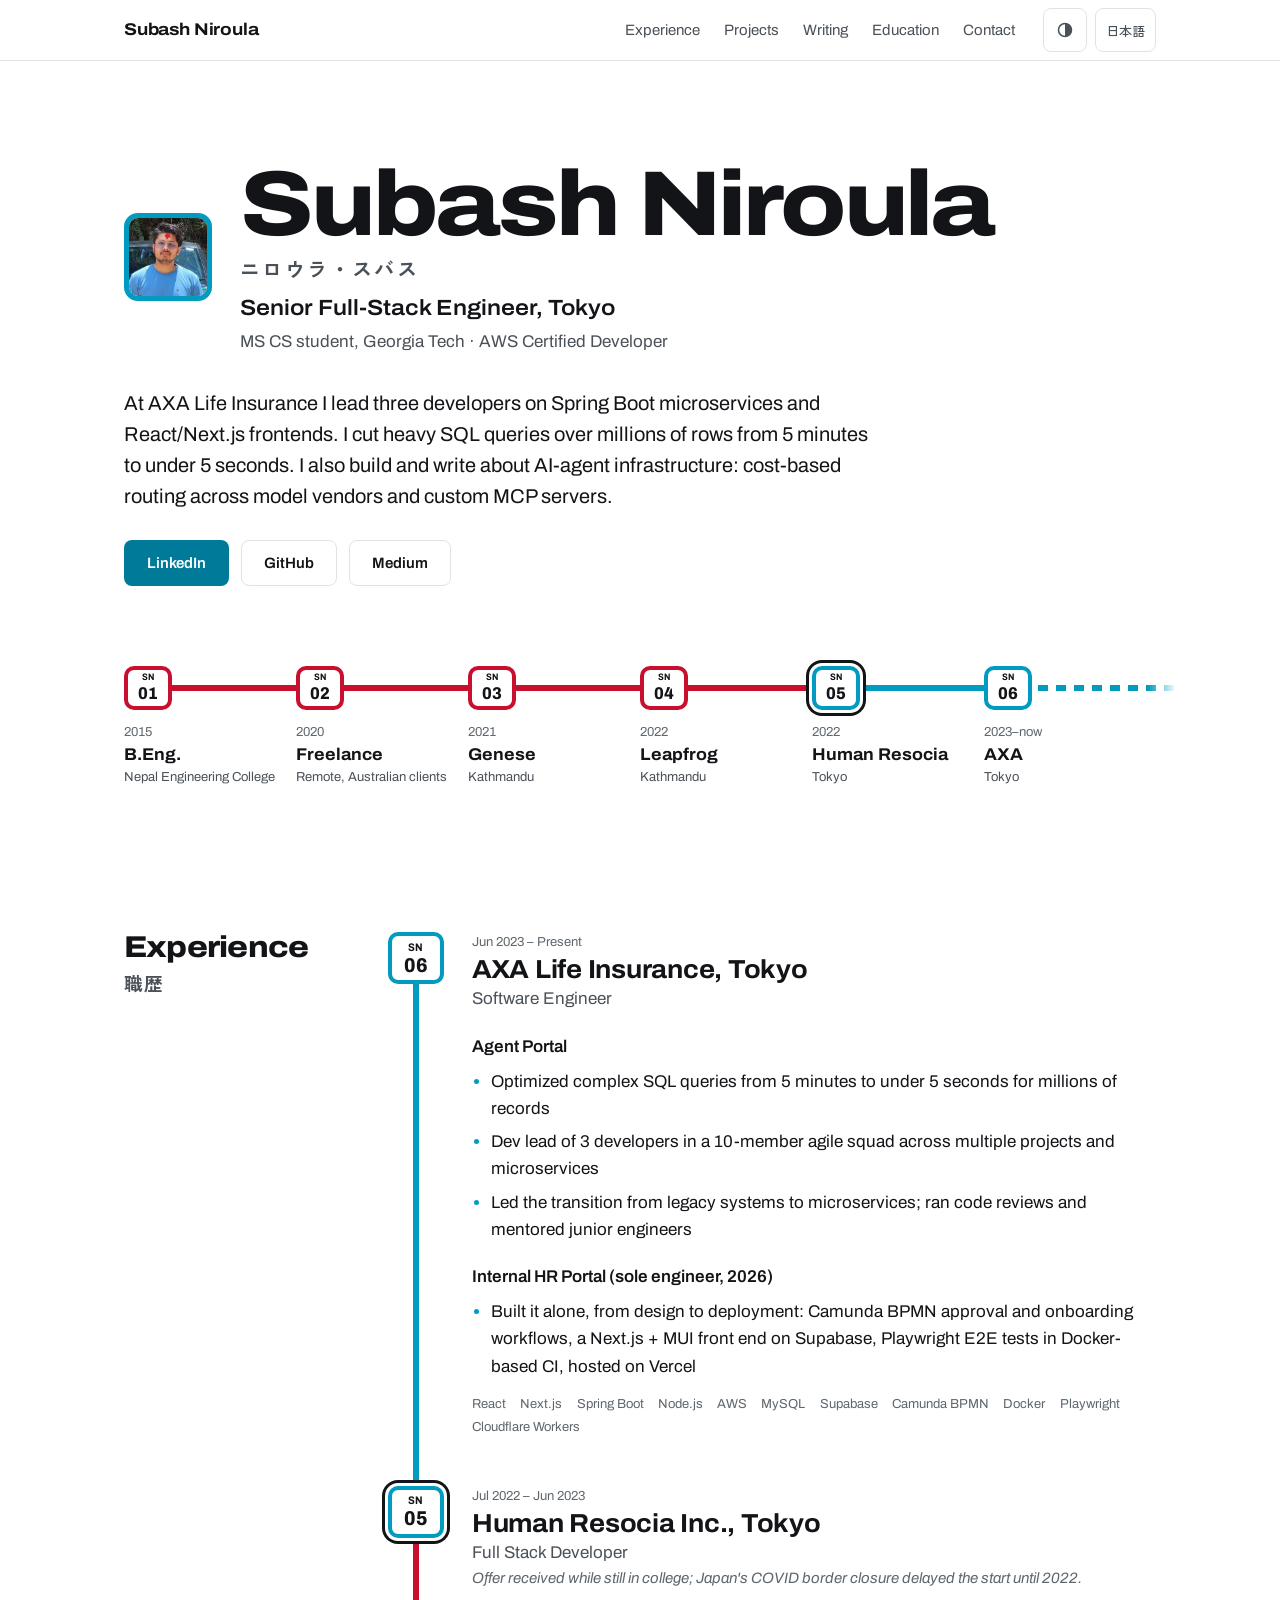
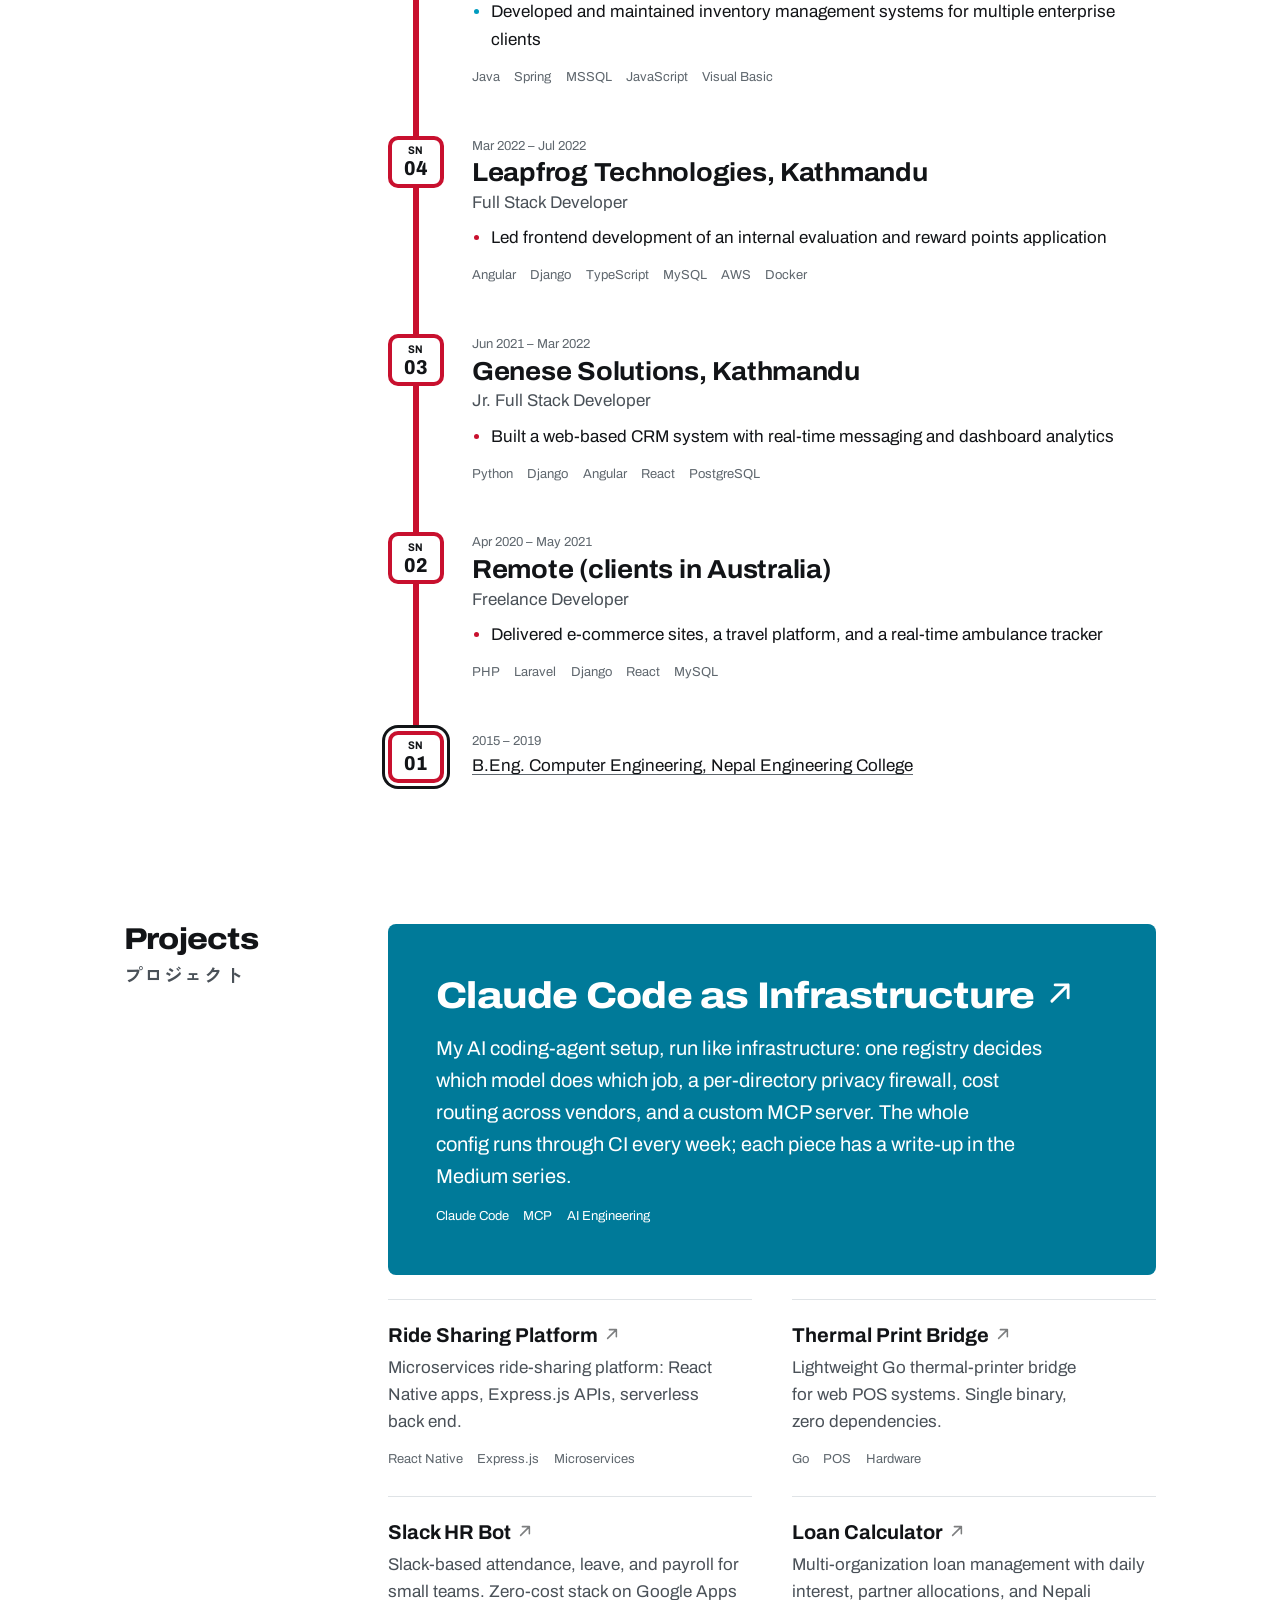
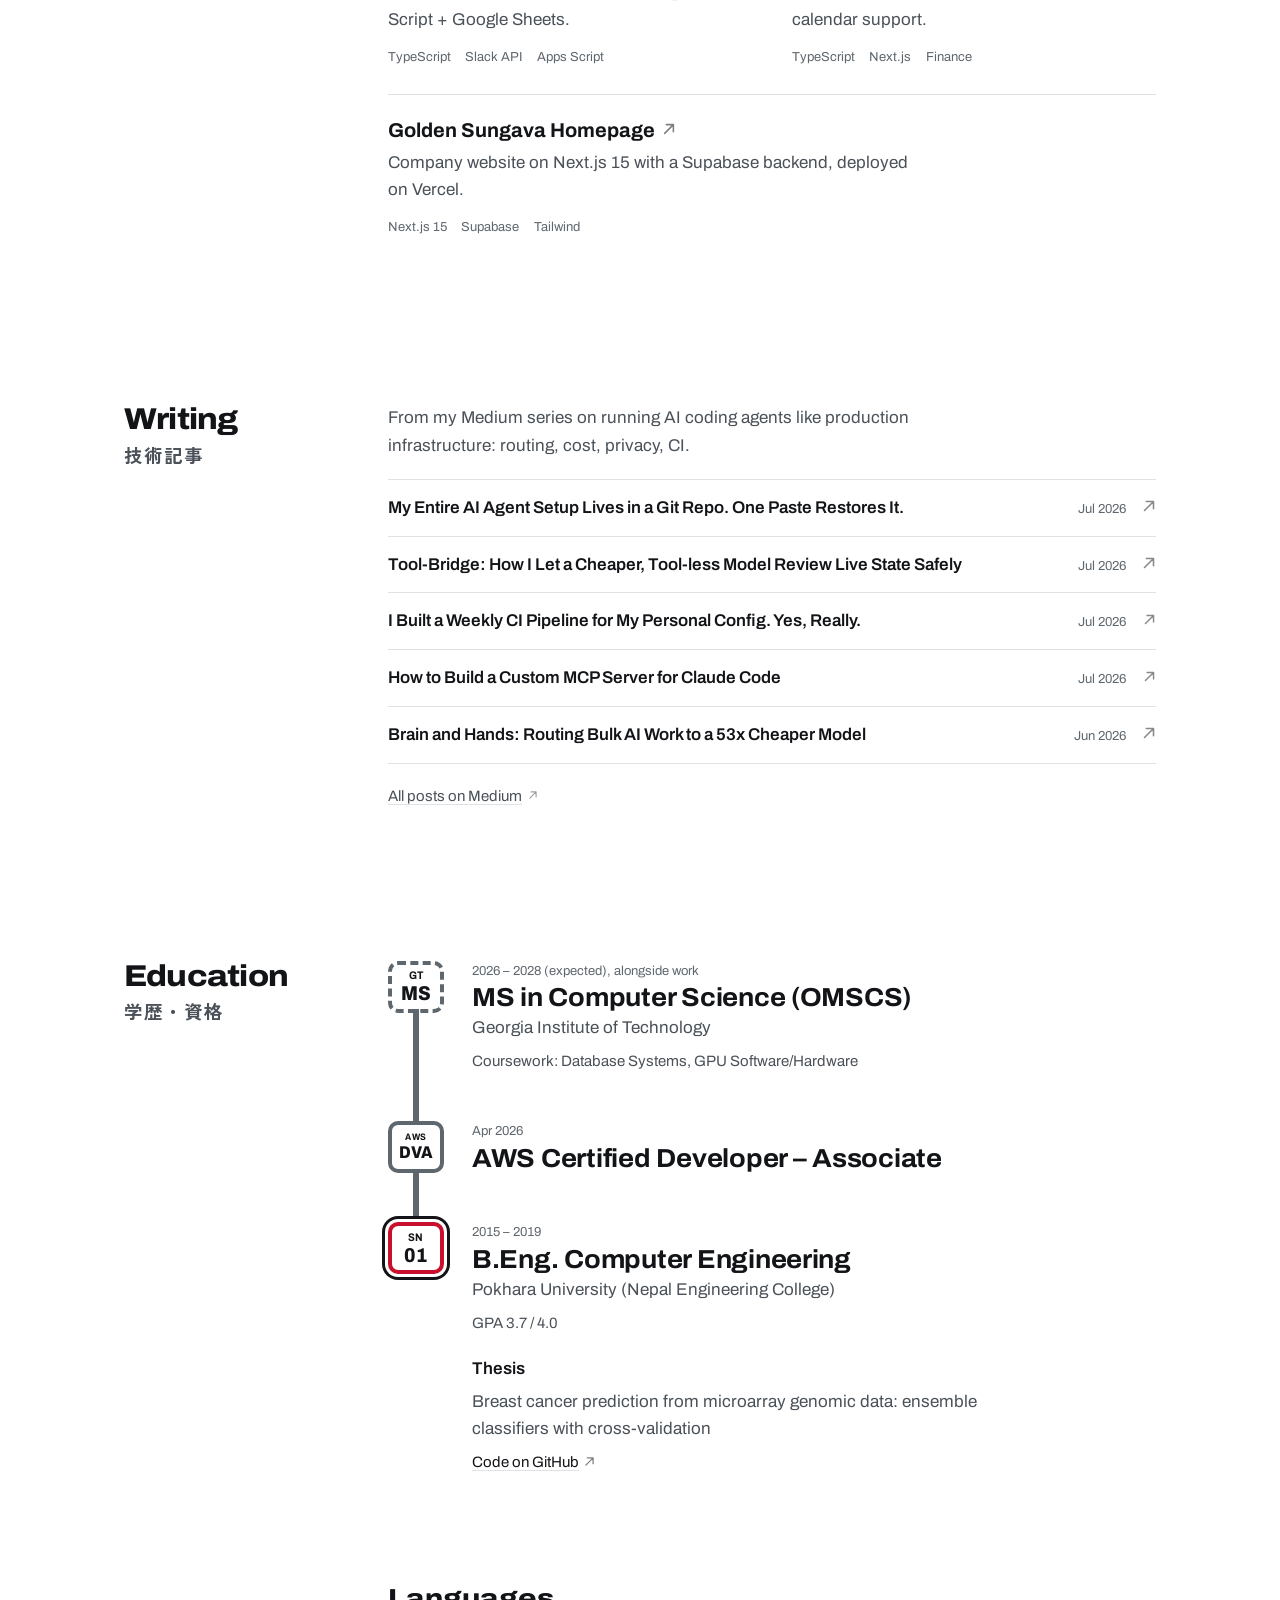
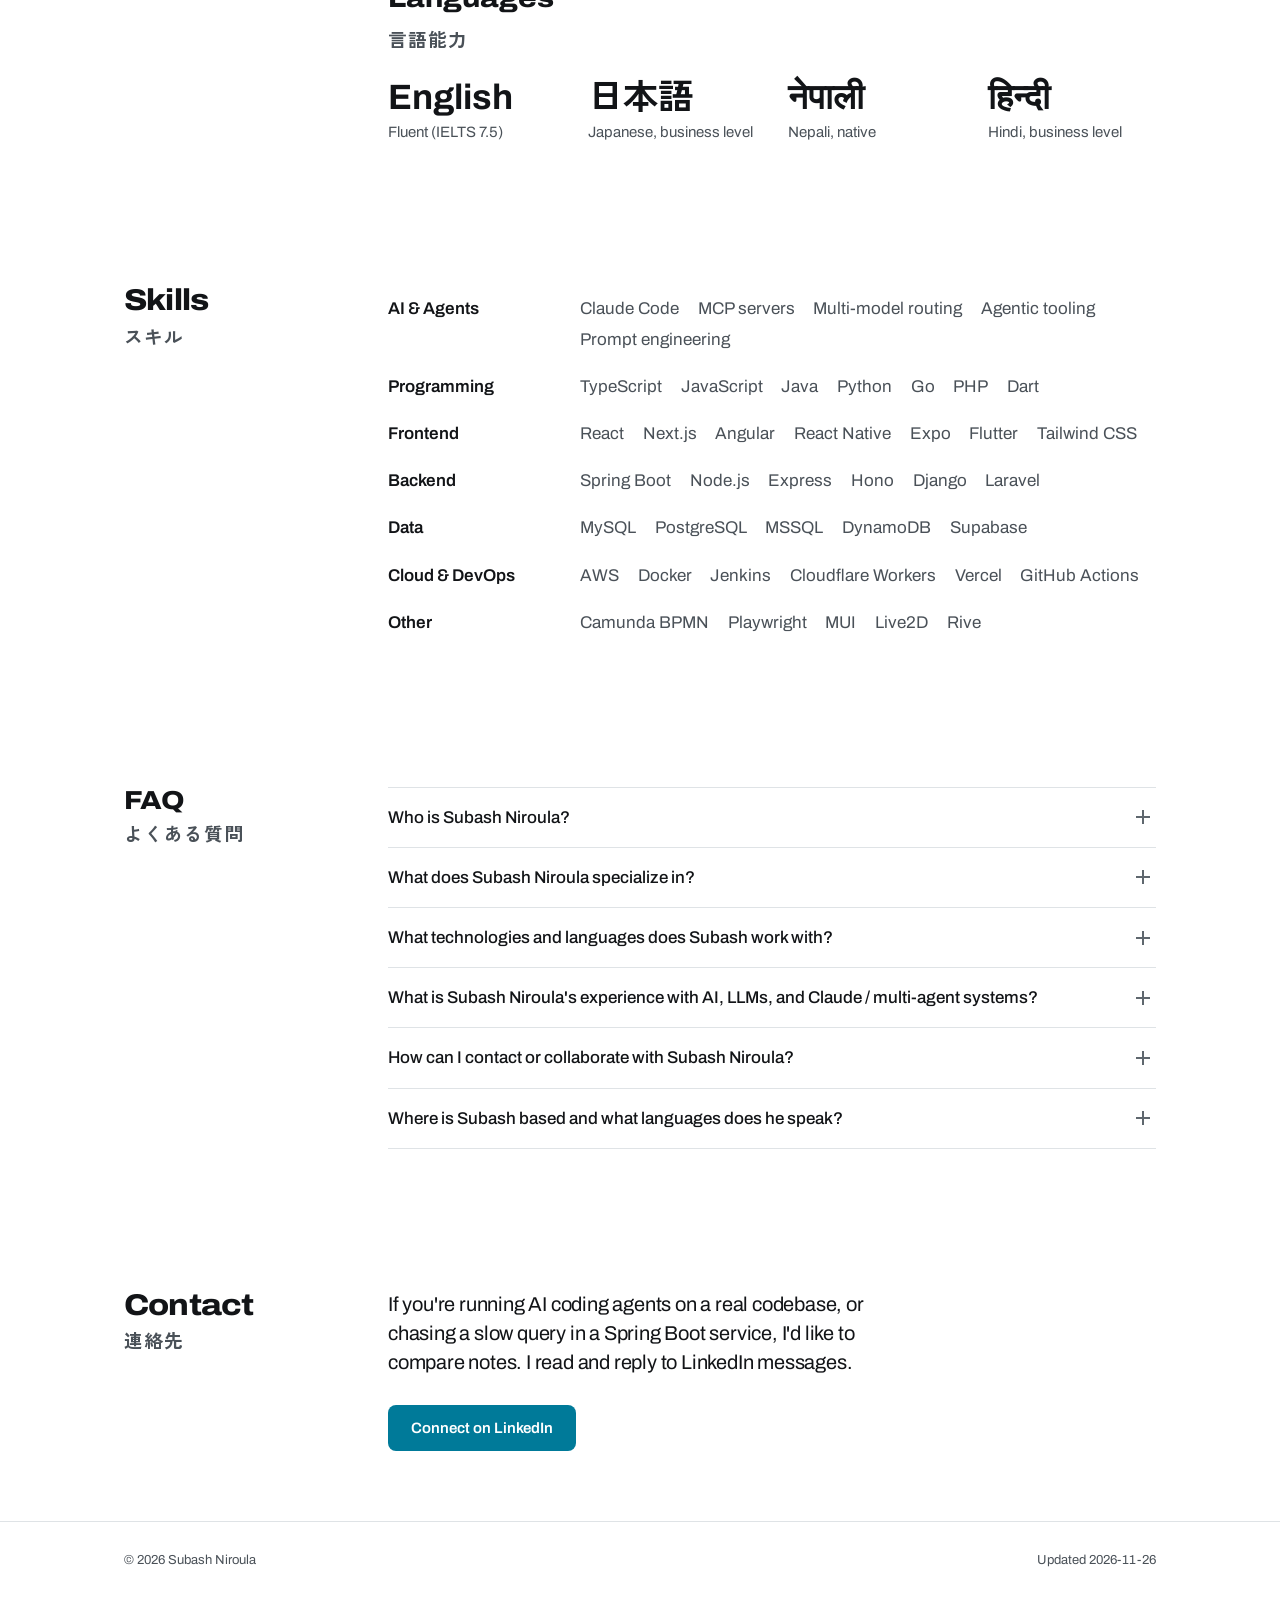
==== commit b98a7b81: "chore(portfolio): bake dynamic fields (2026-11-26)" ====
--- a/index.html
+++ b/index.html
@@ -117,7 +117,7 @@
     "@type": "ProfilePage",
     "url": "https://subashn.com.np",
     "name": "Subash Niroula — Senior Full-Stack Engineer in Tokyo",
-    "dateModified": "2026-11-25",
+    "dateModified": "2026-11-26",
     "mainEntity": { "@id": "https://subashn.com.np/#subash" },
     "inLanguage": ["en", "ja"]
   }
@@ -508,7 +508,7 @@
   <footer class="footer">
     <div class="container footer-row">
       <p>&copy; 2026 Subash Niroula</p>
-      <p><span data-en="Updated" data-jp="最終更新">Updated</span> <time datetime="2026-11-25">2026-11-25</time></p>
+      <p><span data-en="Updated" data-jp="最終更新">Updated</span> <time datetime="2026-11-26">2026-11-26</time></p>
     </div>
   </footer>
 
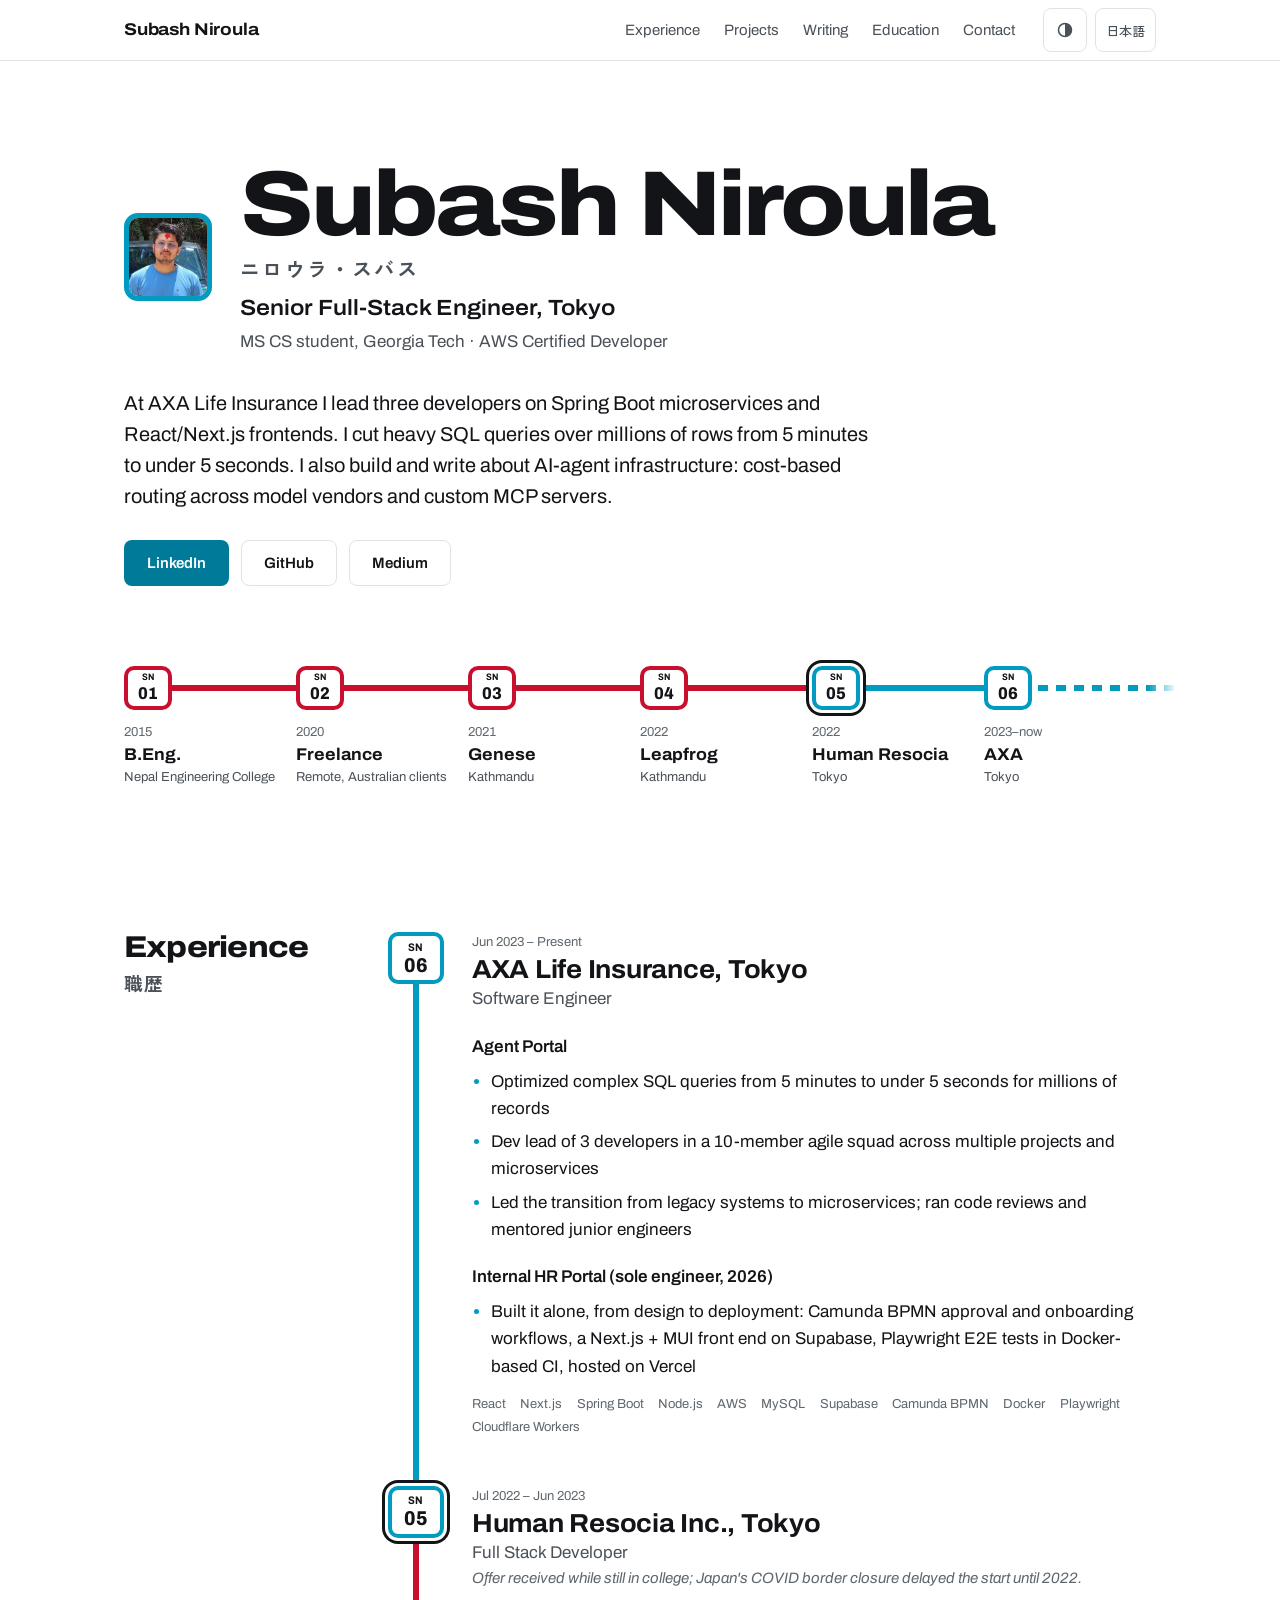
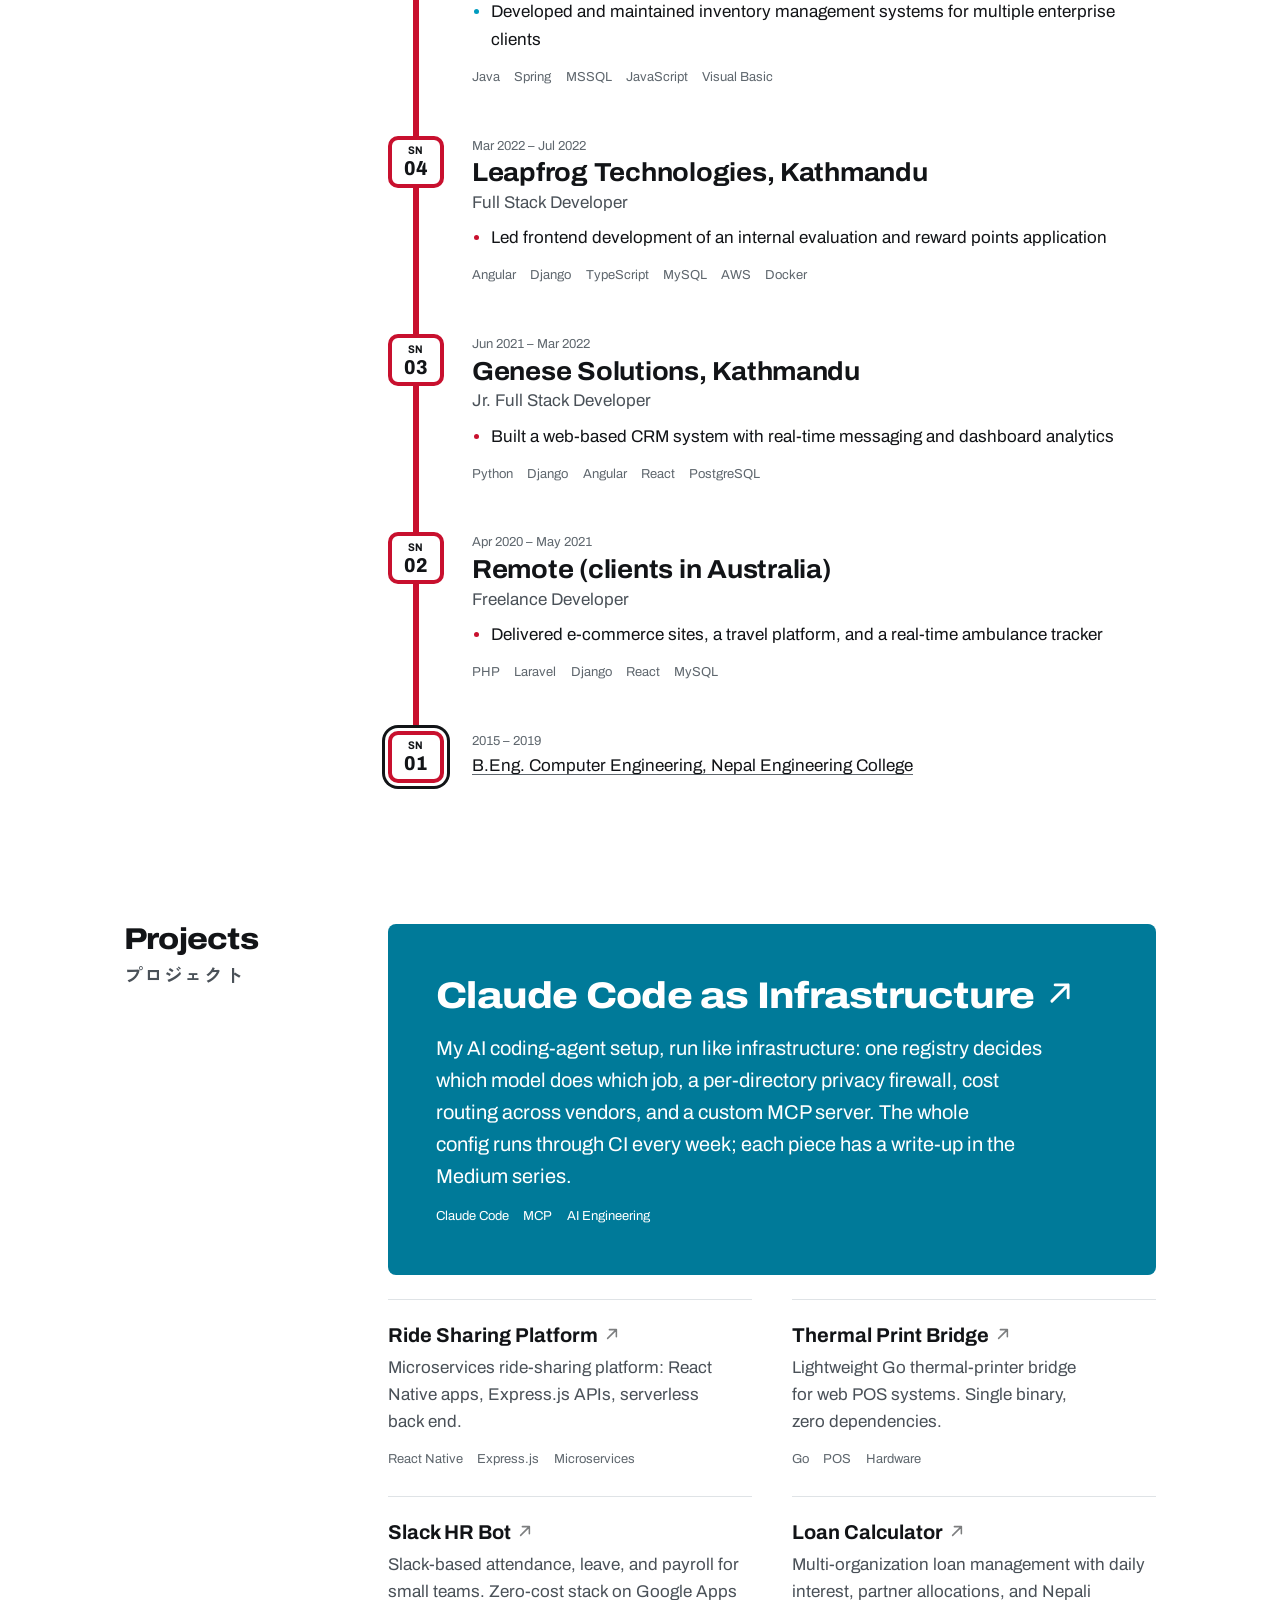
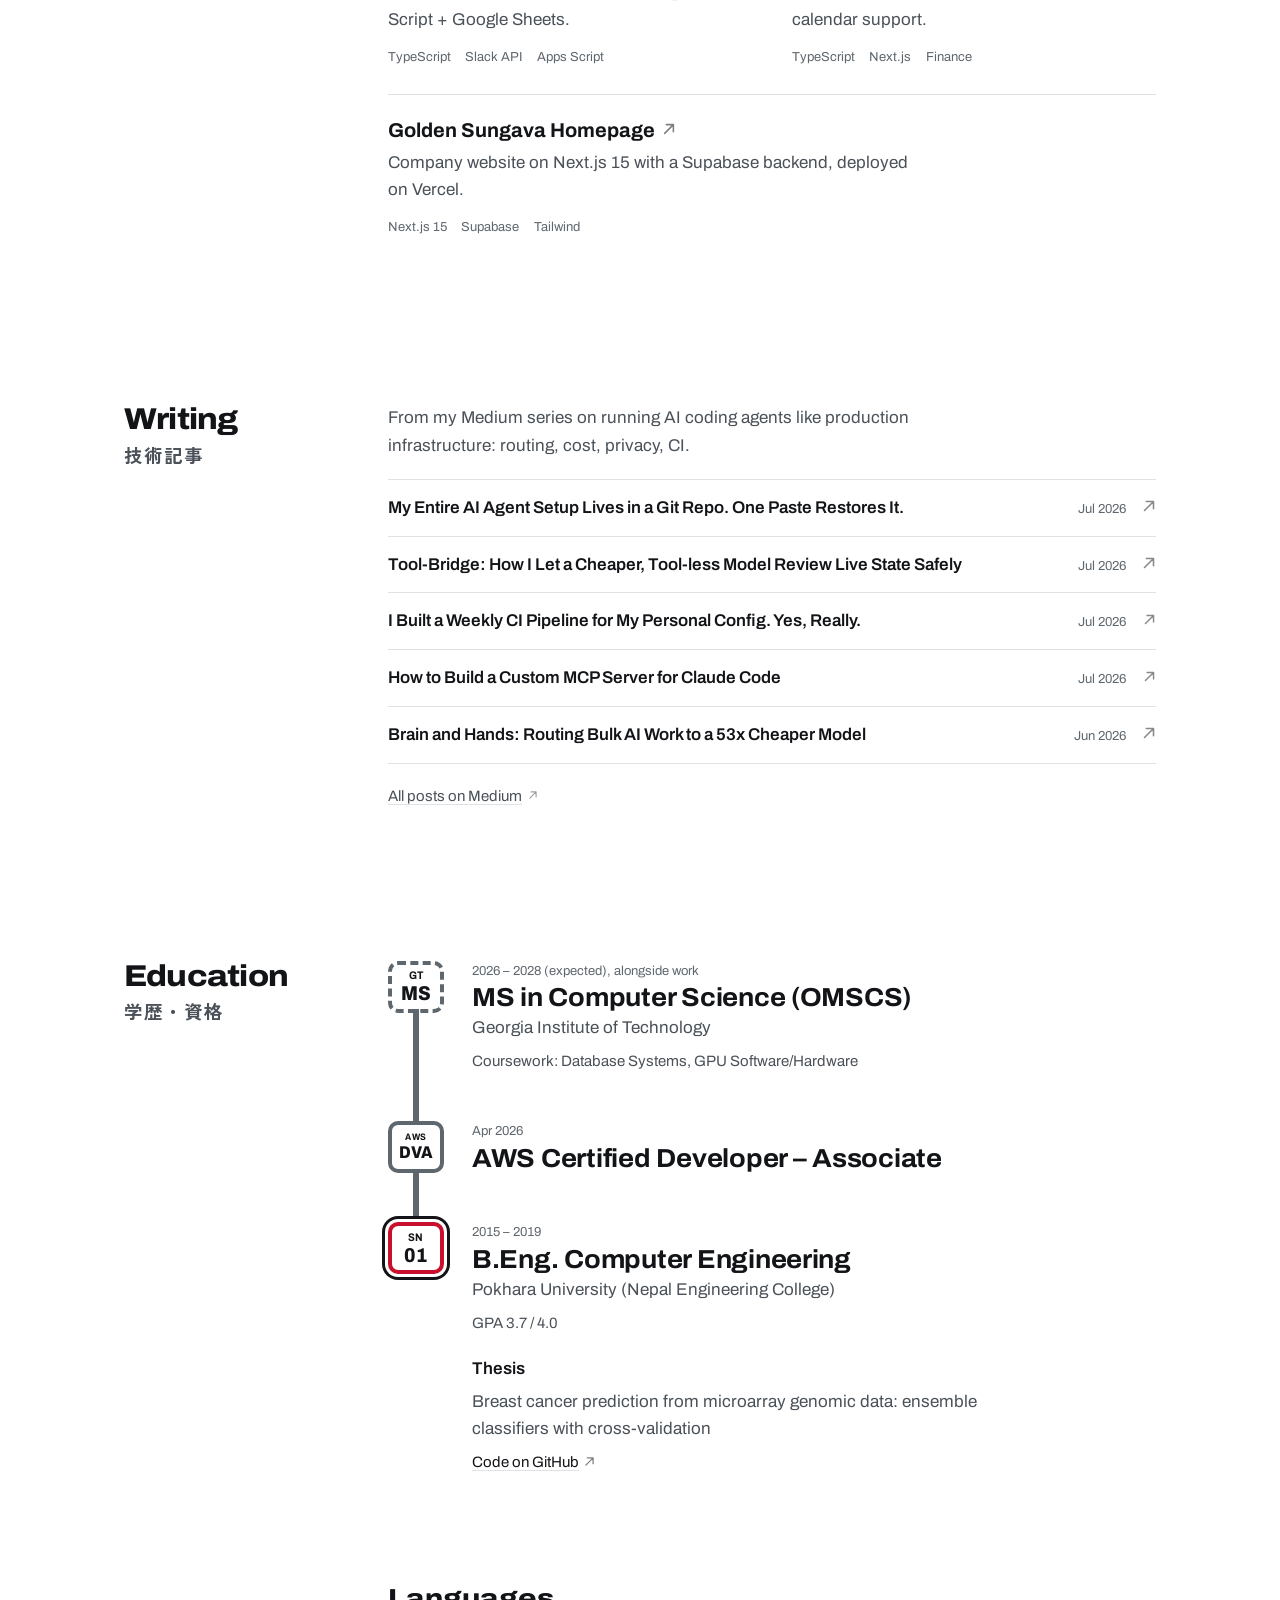
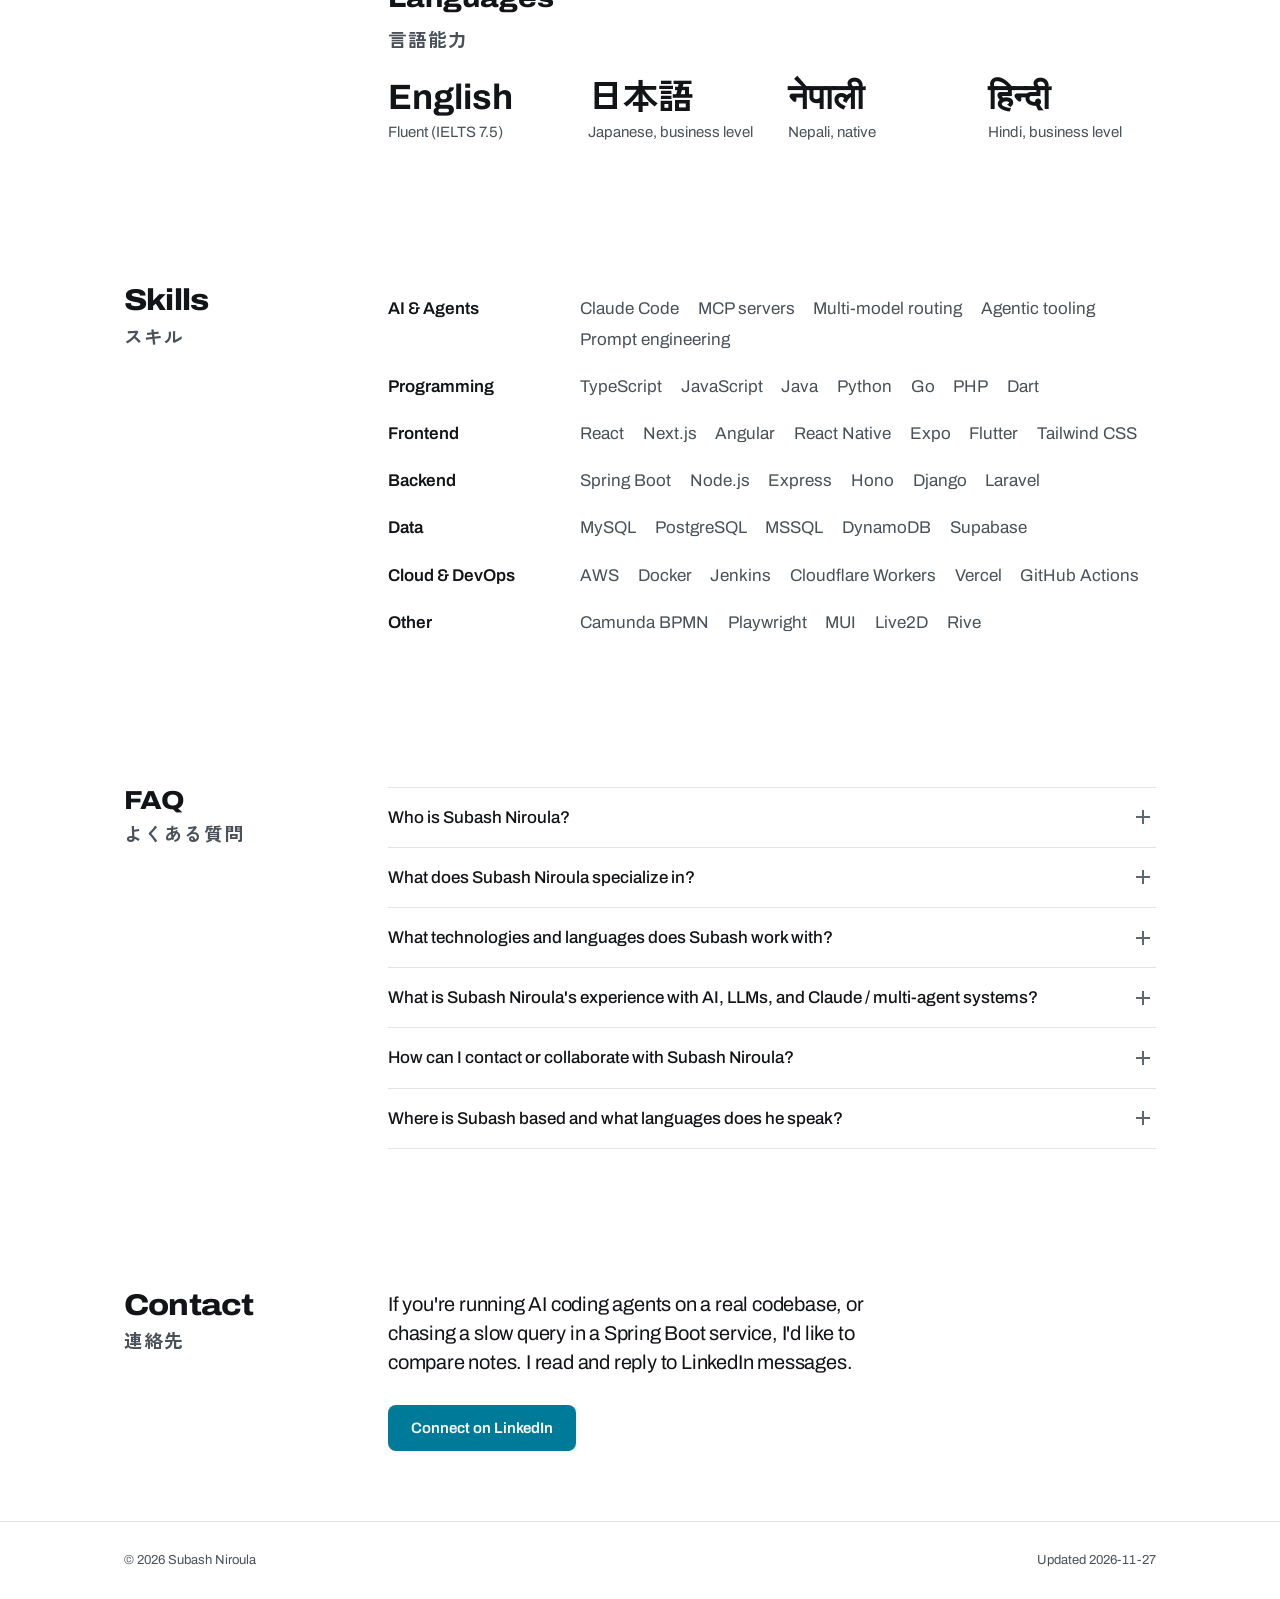
==== commit d6e97cd8: "chore(portfolio): bake dynamic fields (2026-11-27)" ====
--- a/index.html
+++ b/index.html
@@ -117,7 +117,7 @@
     "@type": "ProfilePage",
     "url": "https://subashn.com.np",
     "name": "Subash Niroula — Senior Full-Stack Engineer in Tokyo",
-    "dateModified": "2026-11-26",
+    "dateModified": "2026-11-27",
     "mainEntity": { "@id": "https://subashn.com.np/#subash" },
     "inLanguage": ["en", "ja"]
   }
@@ -508,7 +508,7 @@
   <footer class="footer">
     <div class="container footer-row">
       <p>&copy; 2026 Subash Niroula</p>
-      <p><span data-en="Updated" data-jp="最終更新">Updated</span> <time datetime="2026-11-26">2026-11-26</time></p>
+      <p><span data-en="Updated" data-jp="最終更新">Updated</span> <time datetime="2026-11-27">2026-11-27</time></p>
     </div>
   </footer>
 
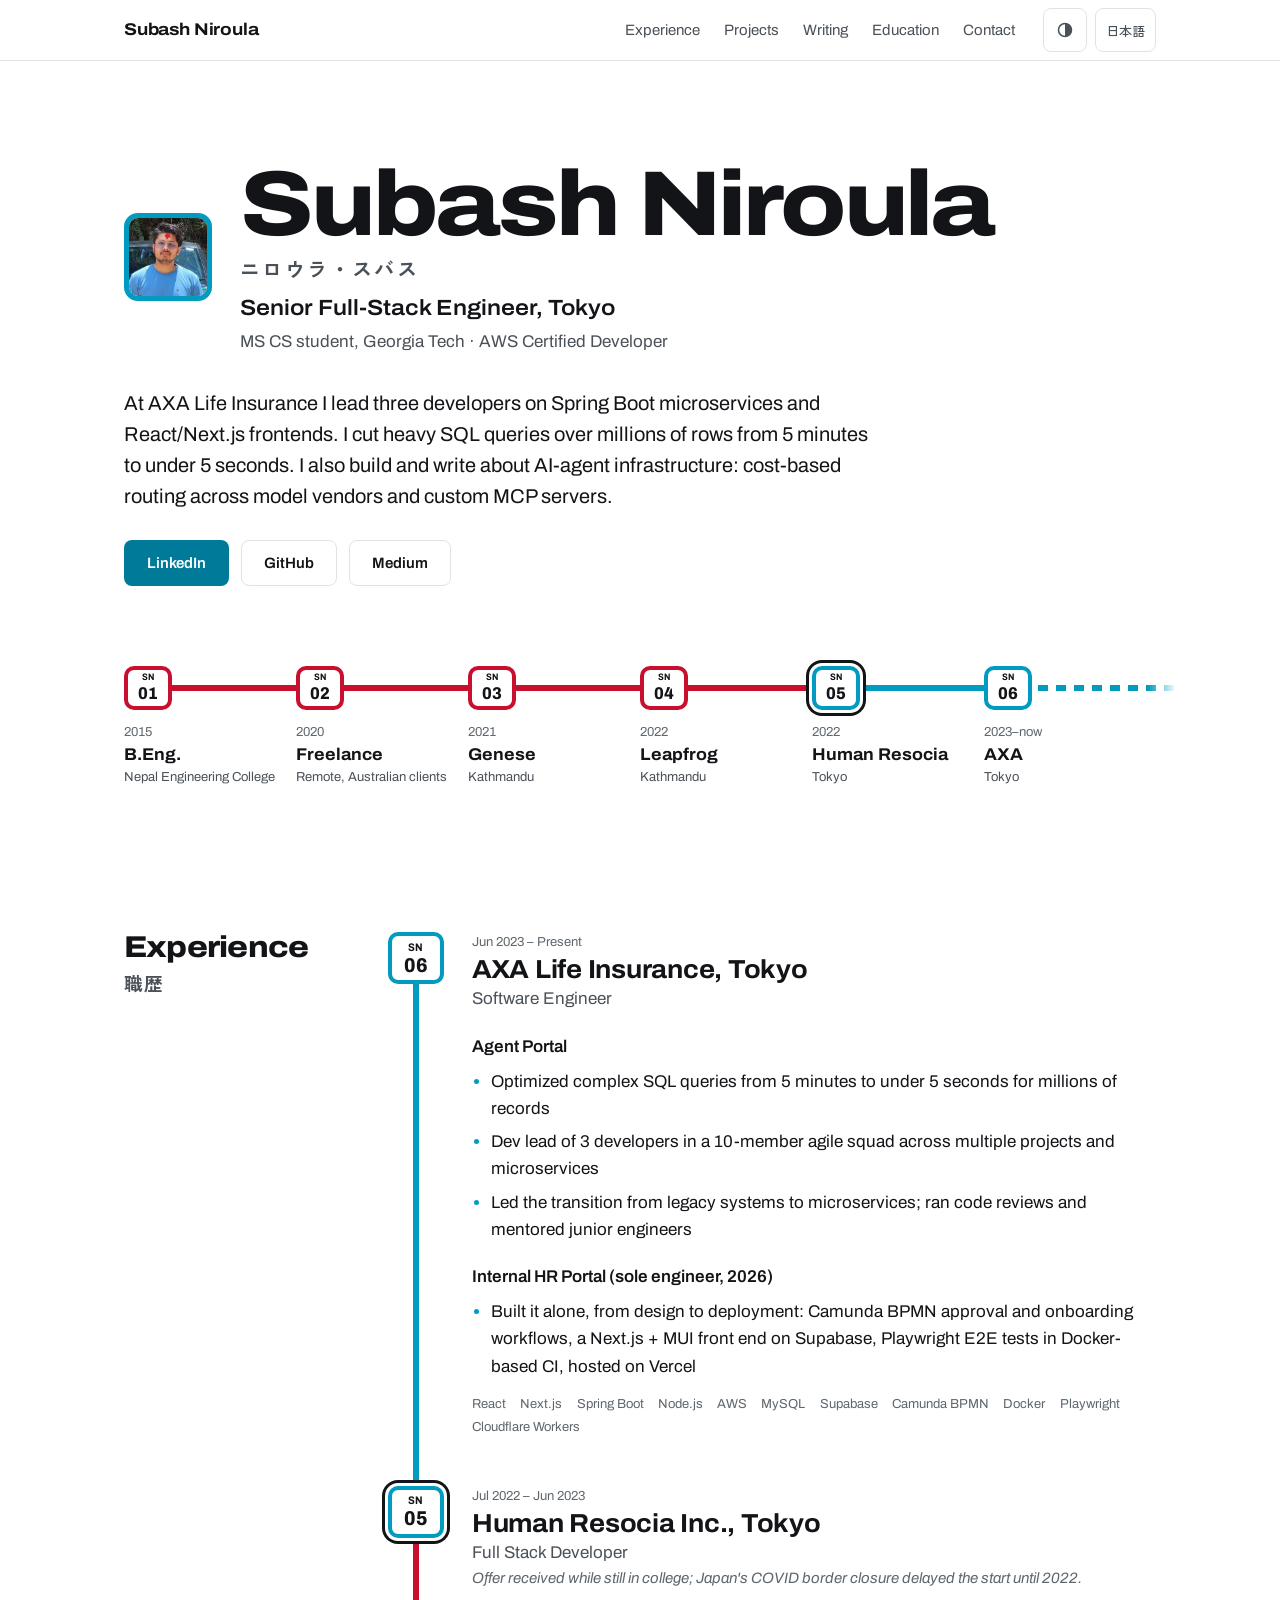
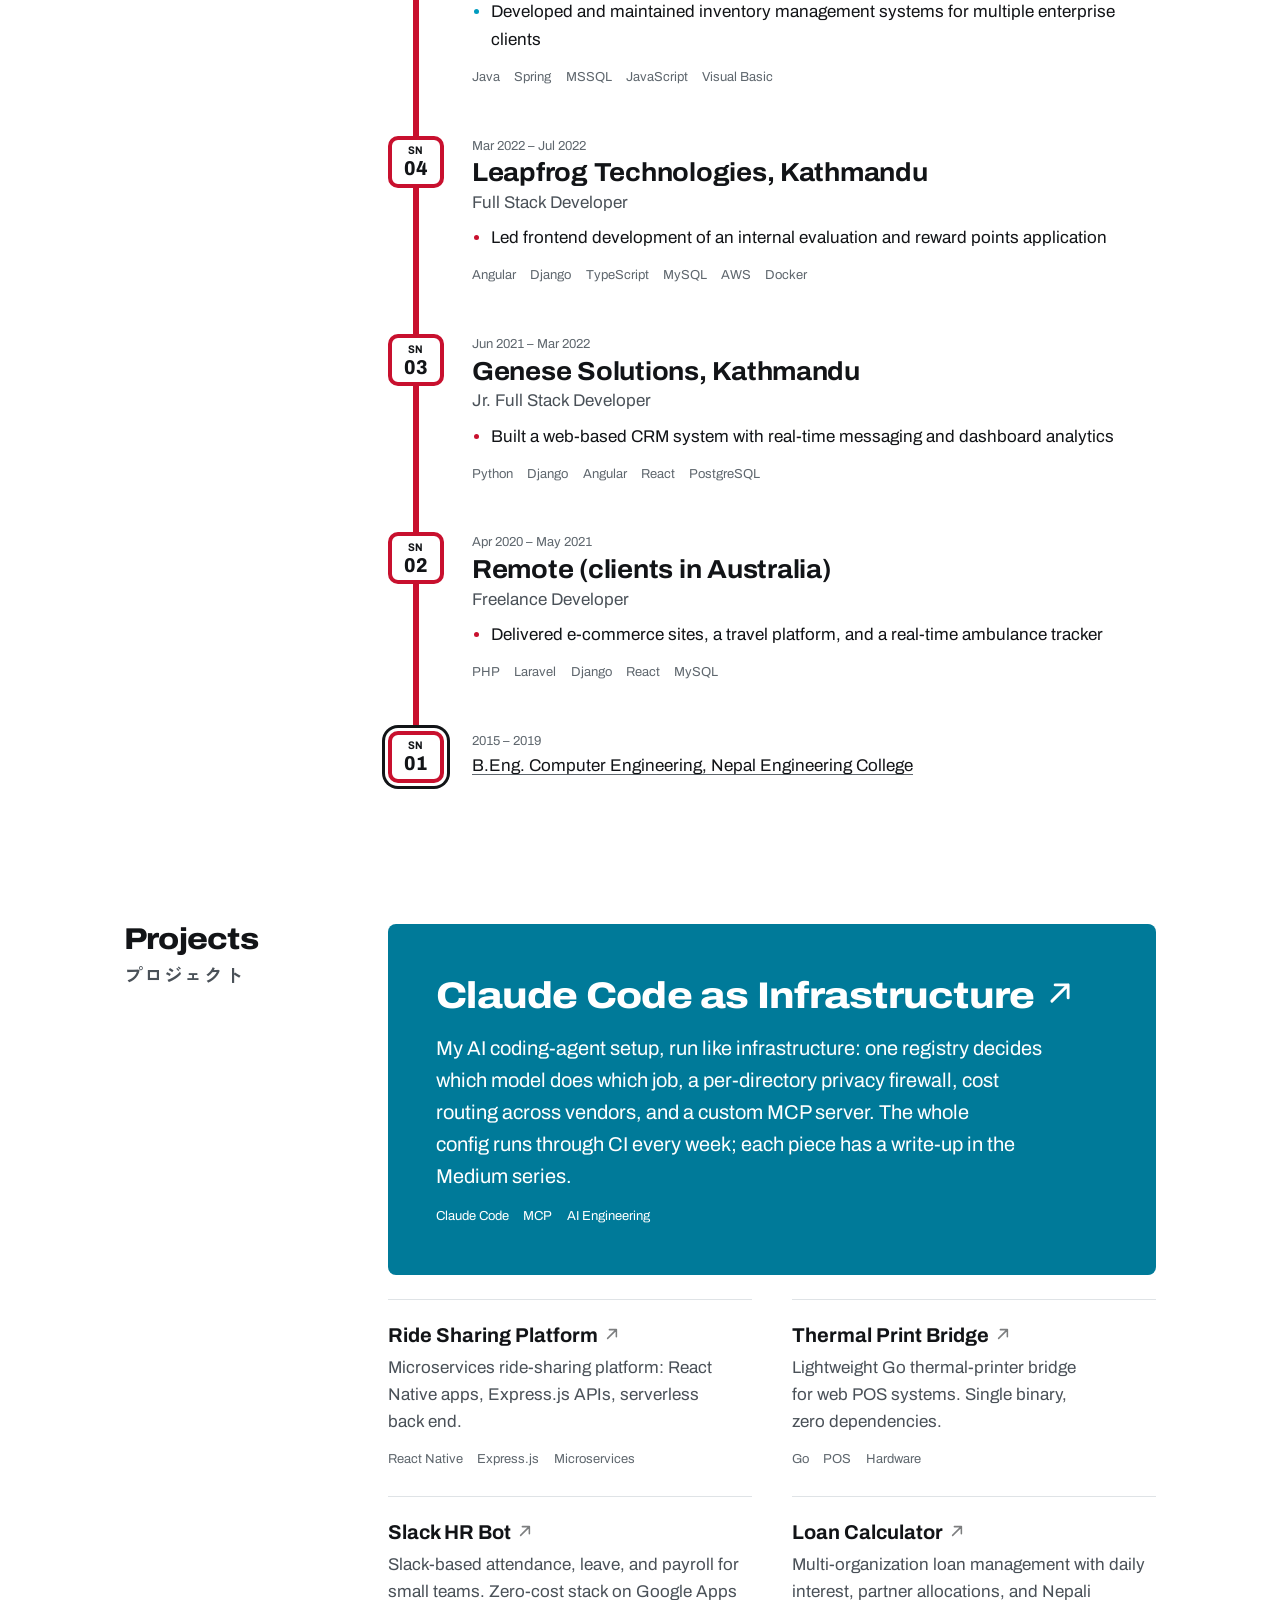
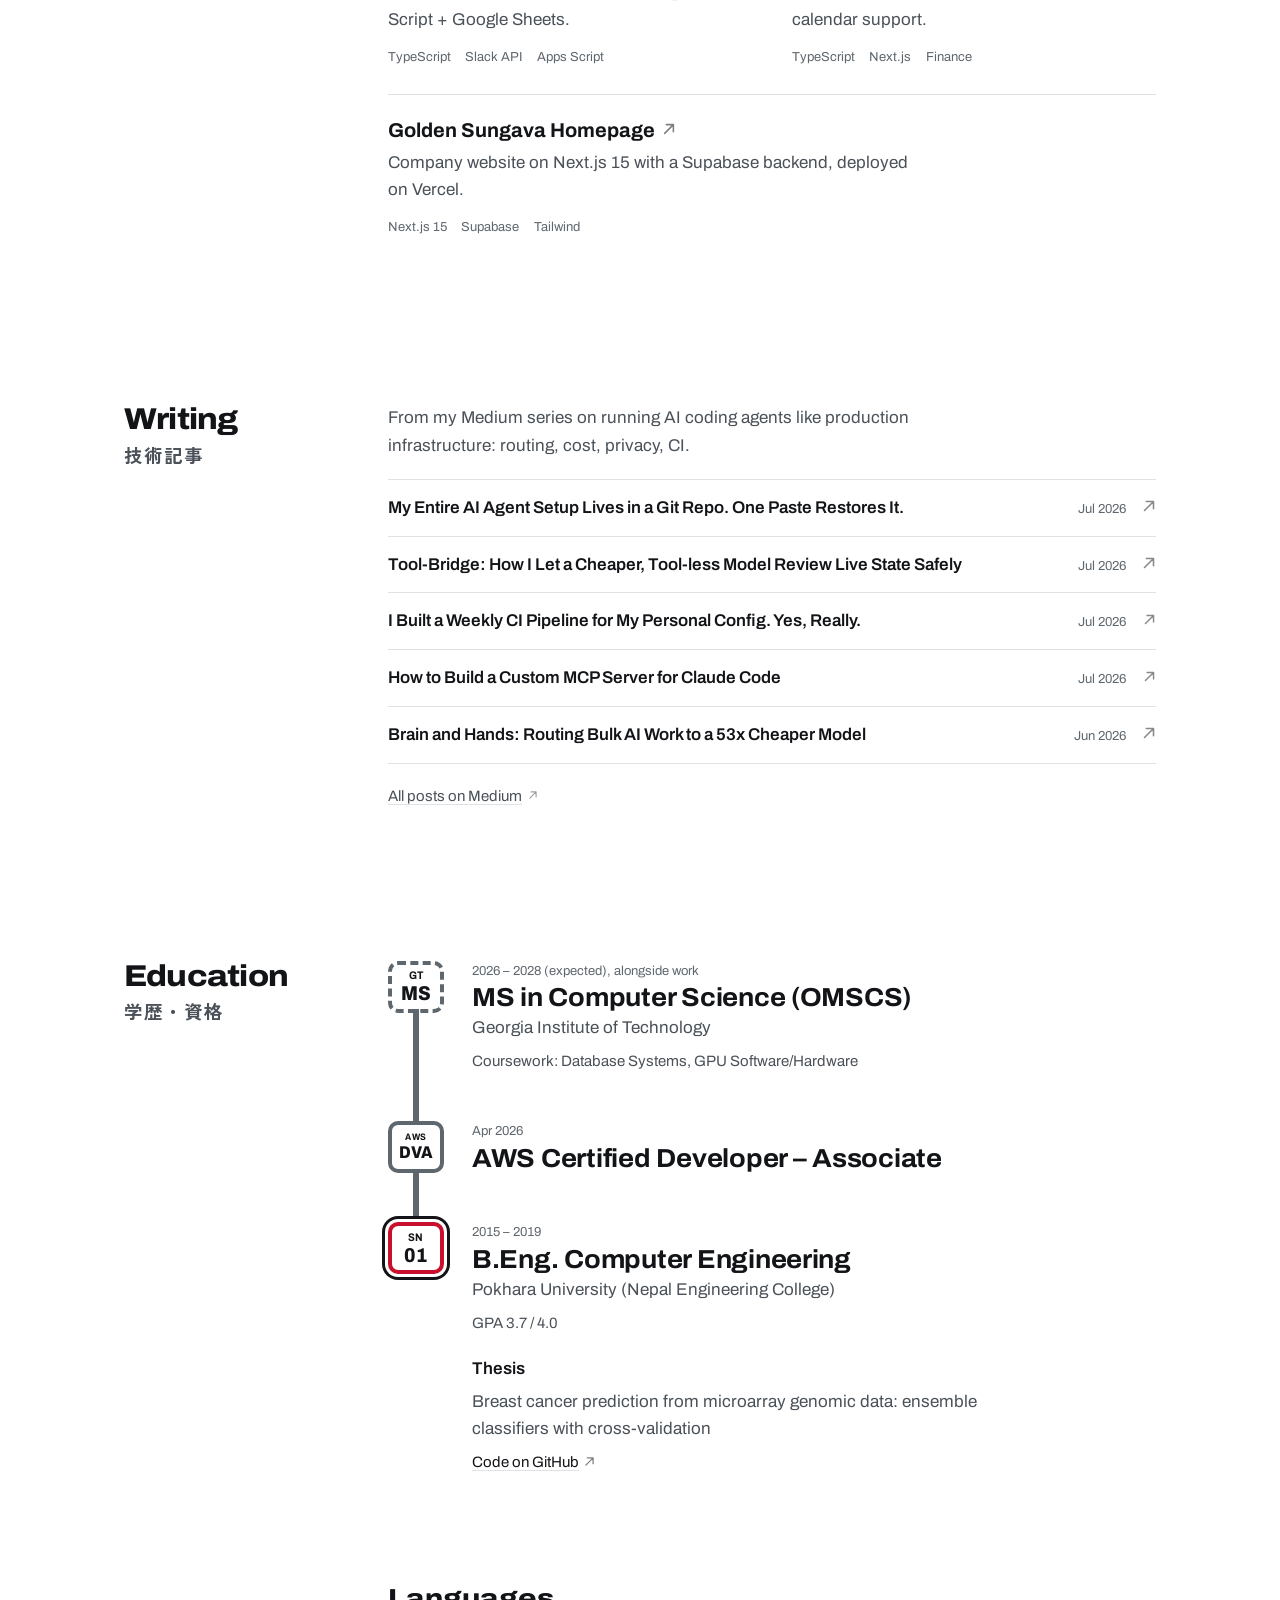
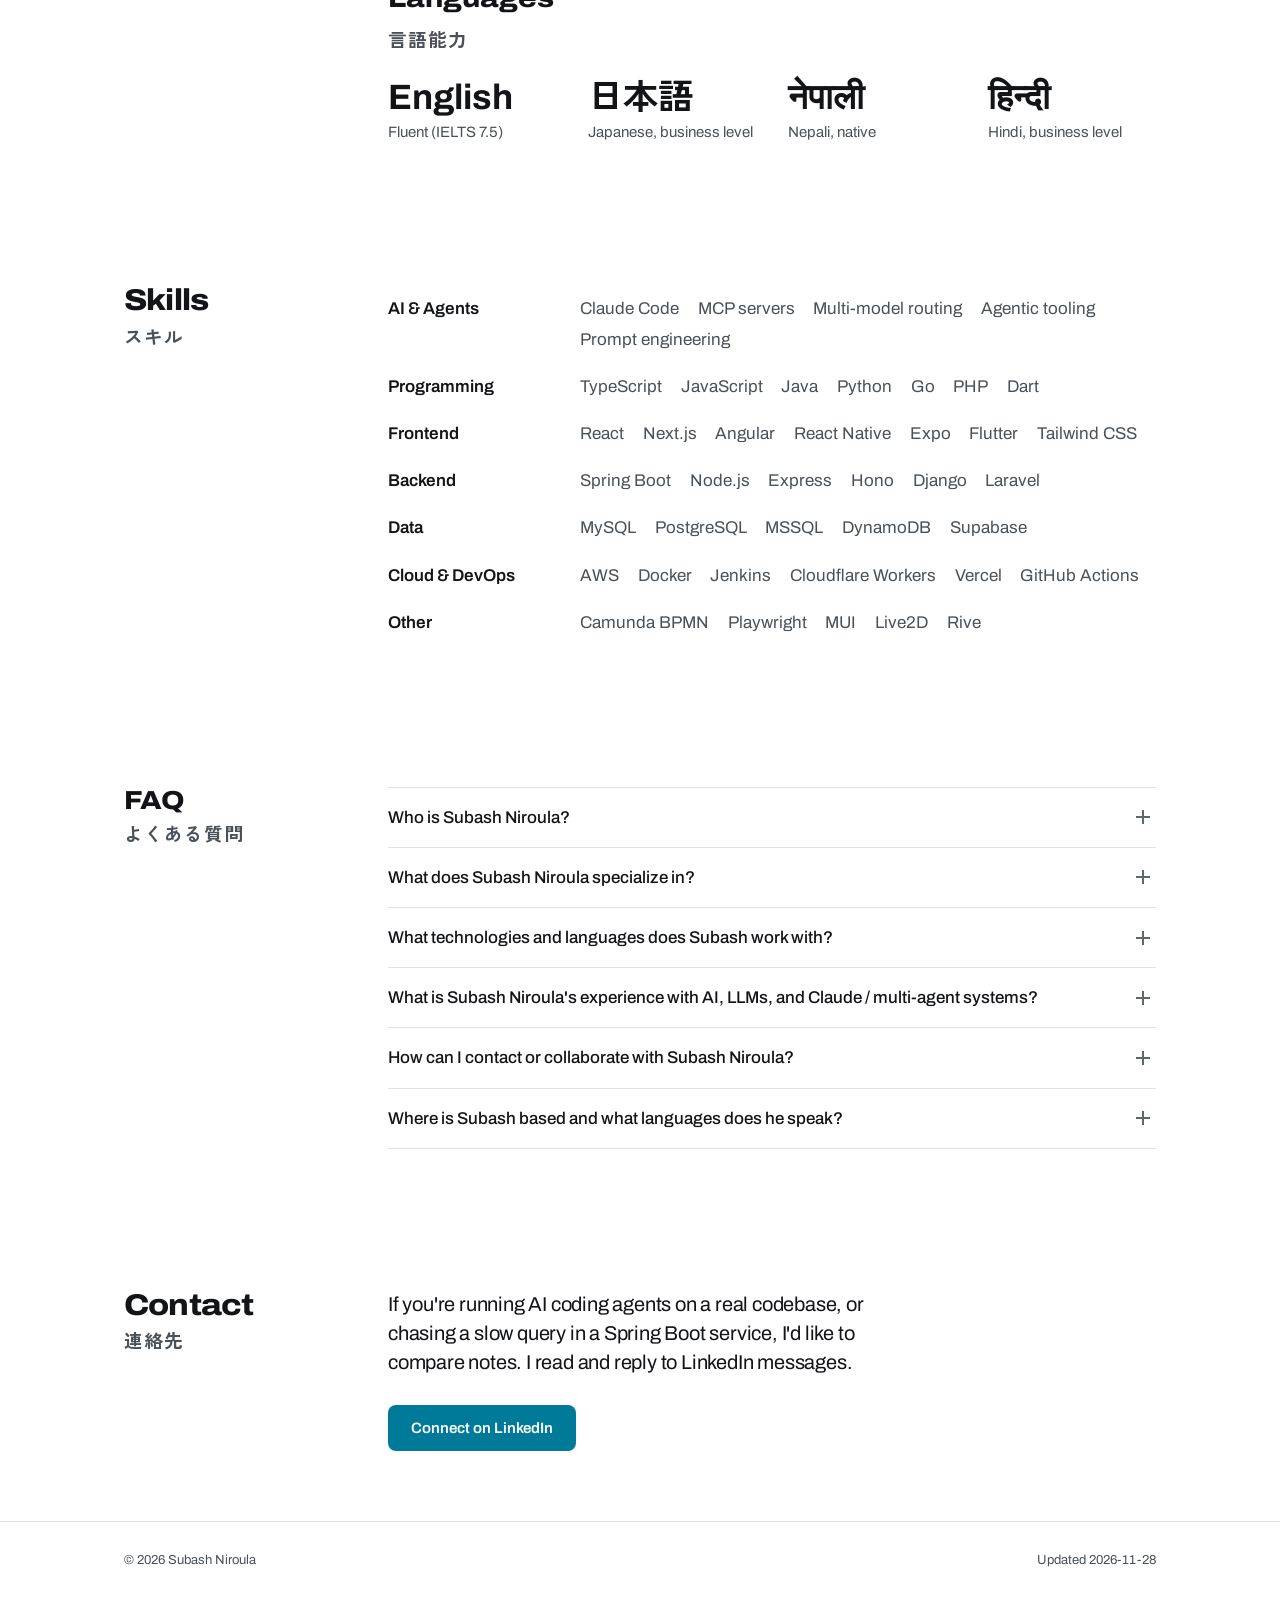
==== commit 6f003b80: "chore(portfolio): bake dynamic fields (2026-11-28)" ====
--- a/index.html
+++ b/index.html
@@ -117,7 +117,7 @@
     "@type": "ProfilePage",
     "url": "https://subashn.com.np",
     "name": "Subash Niroula — Senior Full-Stack Engineer in Tokyo",
-    "dateModified": "2026-11-27",
+    "dateModified": "2026-11-28",
     "mainEntity": { "@id": "https://subashn.com.np/#subash" },
     "inLanguage": ["en", "ja"]
   }
@@ -508,7 +508,7 @@
   <footer class="footer">
     <div class="container footer-row">
       <p>&copy; 2026 Subash Niroula</p>
-      <p><span data-en="Updated" data-jp="最終更新">Updated</span> <time datetime="2026-11-27">2026-11-27</time></p>
+      <p><span data-en="Updated" data-jp="最終更新">Updated</span> <time datetime="2026-11-28">2026-11-28</time></p>
     </div>
   </footer>
 
